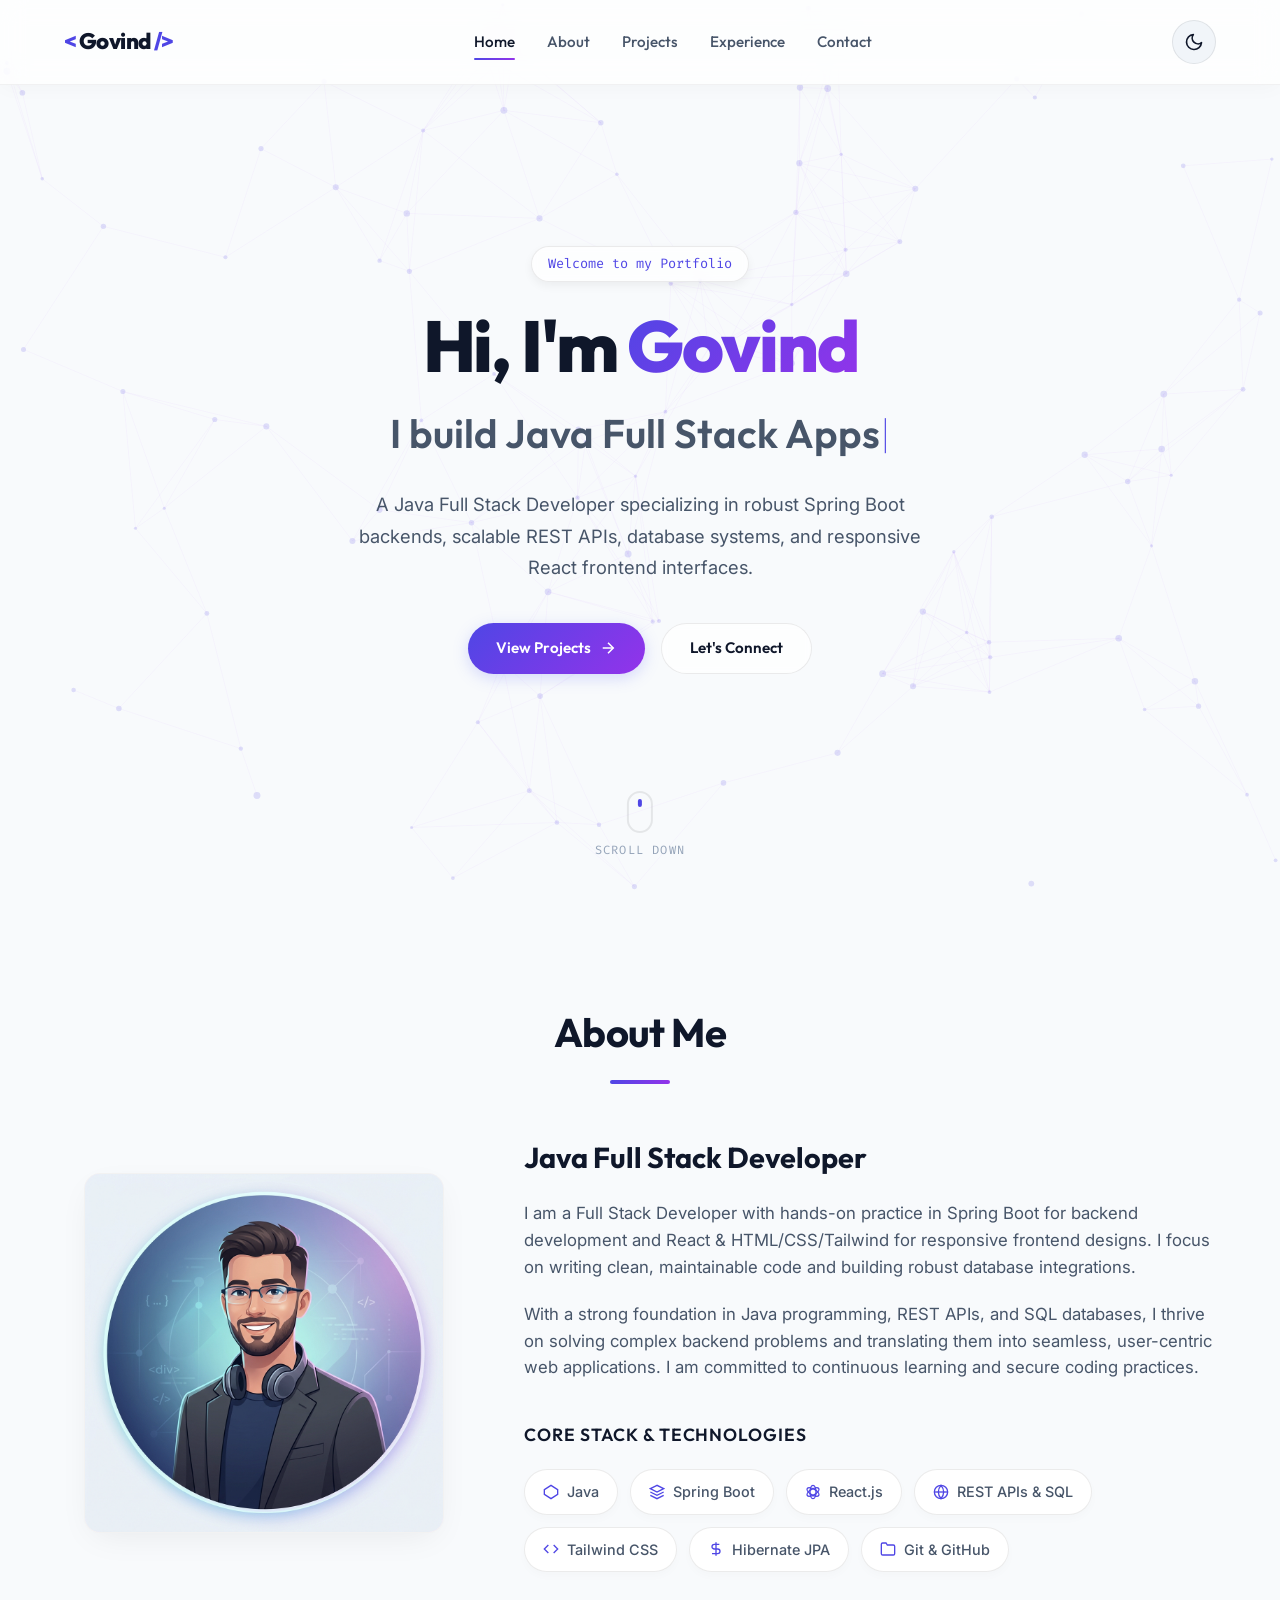
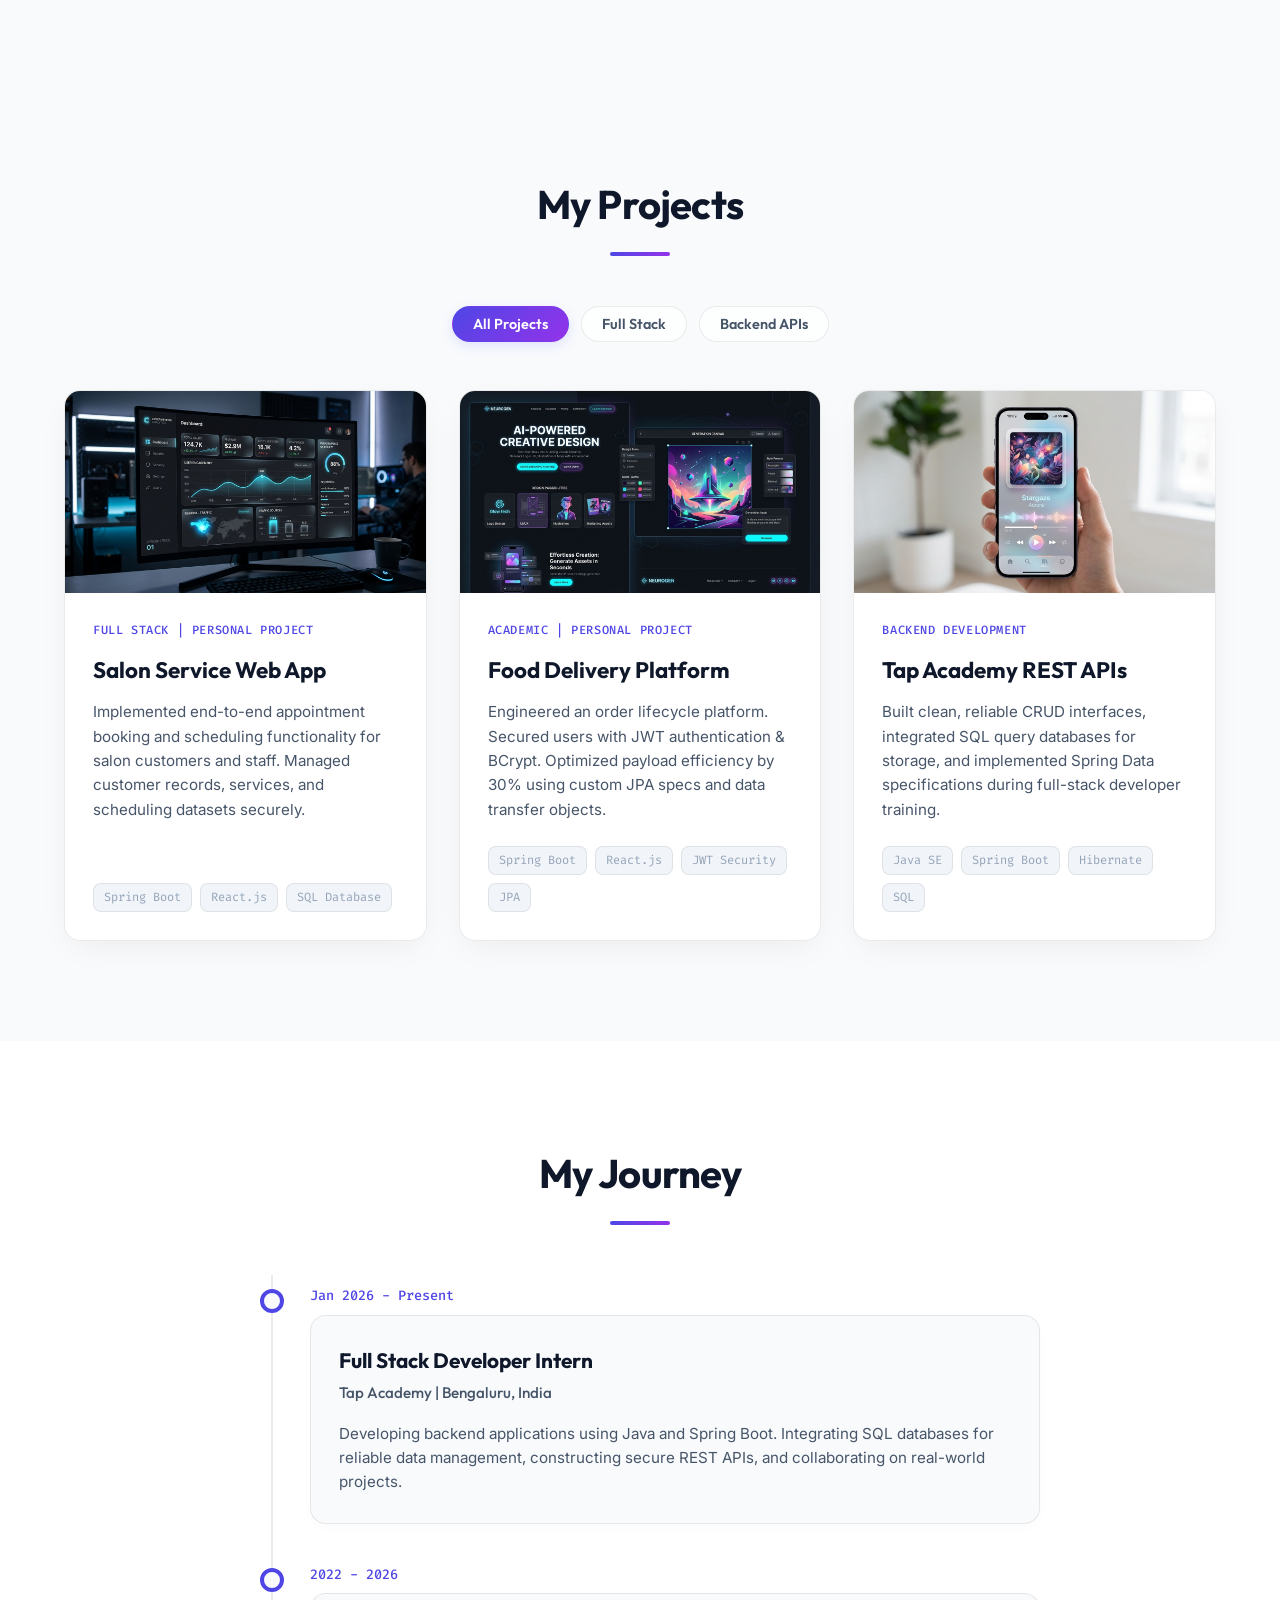
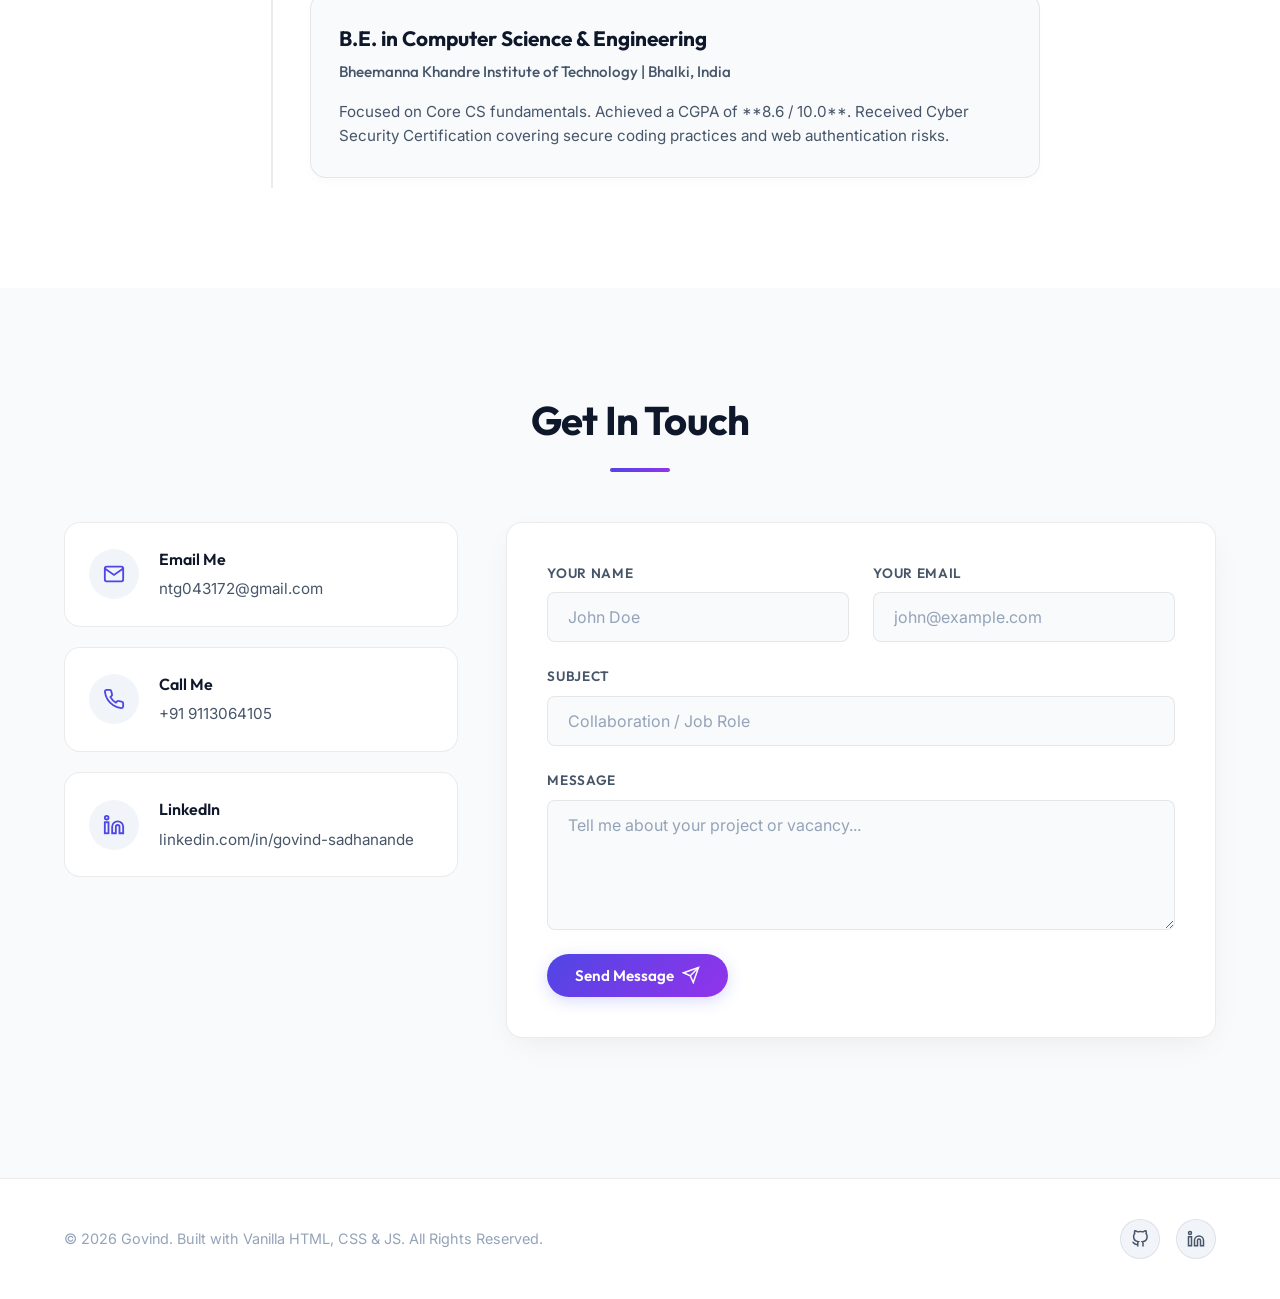
==== index.html @ 6bb3204c "Initial commit Created from https://vercel.com/new" ====
<!DOCTYPE html>
<html lang="en" data-theme="dark">
<head>
    <meta charset="UTF-8">
    <meta name="viewport" content="width=device-width, initial-scale=1.0">
    <meta name="description" content="Govind - Java Full Stack Developer Portfolio. Building robust backends and clean frontends with Spring Boot, React, and SQL.">
    <meta name="keywords" content="Portfolio, Govind, Full Stack Developer, Spring Boot, React, Java, SQL, REST APIs">
    <meta name="author" content="Govind">
    <title>Govind | Java Full Stack Developer</title>
    
    <!-- Google Fonts -->
    <link rel="preconnect" href="https://fonts.googleapis.com">
    <link rel="preconnect" href="https://fonts.gstatic.com" crossorigin>
    <link href="https://fonts.googleapis.com/css2?family=Fira+Code:wght@400;500&family=Inter:wght@300;400;500;600;700&family=Outfit:wght@400;500;600;700;800&display=swap" rel="stylesheet">
    
    <link rel="stylesheet" href="style.css">
</head>
<body>
    <!-- Interactive Background Canvas -->
    <canvas id="particle-canvas"></canvas>

    <!-- Header / Navbar -->
    <header class="navbar" id="navbar">
        <div class="nav-container">
            <a href="#" class="nav-logo" id="nav-logo">
                <span class="logo-bracket">&lt;</span>
                <span class="logo-text">Govind</span>
                <span class="logo-bracket">/&gt;</span>
            </a>
            
            <nav class="nav-menu" id="nav-menu">
                <a href="#hero" class="nav-link active" id="link-hero">Home</a>
                <a href="#about" class="nav-link" id="link-about">About</a>
                <a href="#projects" class="nav-link" id="link-projects">Projects</a>
                <a href="#timeline" class="nav-link" id="link-timeline">Experience</a>
                <a href="#contact" class="nav-link" id="link-contact">Contact</a>
            </nav>

            <div class="nav-actions">
                <button class="theme-toggle" id="theme-toggle" aria-label="Toggle light/dark theme">
                    <!-- Sun Icon (Dark Mode Active -> Show Sun) -->
                    <svg class="icon sun-icon" viewBox="0 0 24 24" fill="none" stroke="currentColor" stroke-width="2">
                        <circle cx="12" cy="12" r="5"></circle>
                        <line x1="12" y1="1" x2="12" y2="3"></line>
                        <line x1="12" y1="21" x2="12" y2="23"></line>
                        <line x1="4.22" y1="4.22" x2="5.64" y2="5.64"></line>
                        <line x1="18.36" y1="18.36" x2="19.78" y2="19.78"></line>
                        <line x1="1" y1="12" x2="3" y2="12"></line>
                        <line x1="21" y1="12" x2="23" y2="12"></line>
                        <line x1="4.22" y1="19.78" x2="5.64" y2="18.36"></line>
                        <line x1="18.36" y1="5.64" x2="19.78" y2="4.22"></line>
                    </svg>
                    <!-- Moon Icon (Light Mode Active -> Show Moon) -->
                    <svg class="icon moon-icon" viewBox="0 0 24 24" fill="none" stroke="currentColor" stroke-width="2">
                        <path d="M21 12.79A9 9 0 1 1 11.21 3 7 7 0 0 0 21 12.79z"></path>
                    </svg>
                </button>

                <button class="mobile-menu-btn" id="mobile-menu-btn" aria-label="Open mobile menu">
                    <span class="bar"></span>
                    <span class="bar"></span>
                    <span class="bar"></span>
                </button>
            </div>
        </div>
    </header>

    <main>
        <!-- Hero Section -->
        <section class="hero" id="hero">
            <div class="hero-content">
                <div class="hero-badge">Welcome to my Portfolio</div>
                <h1 class="hero-title">
                    Hi, I'm <span class="gradient-text">Govind</span>
                </h1>
                <h2 class="hero-subtitle">
                    I build <span class="typing-text" id="typing-text"></span><span class="typed-cursor">|</span>
                </h2>
                <p class="hero-description">
                    A Java Full Stack Developer specializing in robust Spring Boot backends, scalable REST APIs, database systems, and responsive React frontend interfaces.
                </p>
                <div class="hero-cta">
                    <a href="#projects" class="btn btn-primary" id="cta-work">
                        <span>View Projects</span>
                        <svg class="btn-icon" viewBox="0 0 24 24" fill="none" stroke="currentColor" stroke-width="2">
                            <line x1="5" y1="12" x2="19" y2="12"></line>
                            <polyline points="12 5 19 12 12 19"></polyline>
                        </svg>
                    </a>
                    <a href="#contact" class="btn btn-secondary" id="cta-contact">Let's Connect</a>
                </div>
            </div>
            <div class="scroll-indicator">
                <span class="mouse-icon">
                    <span class="wheel"></span>
                </span>
                <span class="scroll-text">Scroll Down</span>
            </div>
        </section>

        <!-- About Section -->
        <section class="about" id="about">
            <div class="container">
                <h2 class="section-title text-center">About Me</h2>
                <div class="section-divider"></div>
                
                <div class="about-grid">
                    <div class="about-image-wrapper">
                        <div class="about-image-card">
                            <img src="images/avatar.jpg" alt="Govind profile picture" class="about-img" id="about-img">
                            <div class="about-image-glow"></div>
                        </div>
                    </div>

                    <div class="about-info">
                        <h3>Java Full Stack Developer</h3>
                        <p class="about-text">
                            I am a Full Stack Developer with hands-on practice in Spring Boot for backend development and React & HTML/CSS/Tailwind for responsive frontend designs. I focus on writing clean, maintainable code and building robust database integrations.
                        </p>
                        <p class="about-text">
                            With a strong foundation in Java programming, REST APIs, and SQL databases, I thrive on solving complex backend problems and translating them into seamless, user-centric web applications. I am committed to continuous learning and secure coding practices.
                        </p>

                        <div class="skills-showcase">
                            <h4>Core Stack & Technologies</h4>
                            <div class="skills-container">
                                <span class="skill-chip">
                                    <svg class="chip-icon" viewBox="0 0 24 24" fill="none" stroke="currentColor" stroke-width="2">
                                        <polygon points="12 2 22 8.5 22 15.5 12 22 2 15.5 2 8.5 12 2"></polygon>
                                    </svg>
                                    Java
                                </span>
                                <span class="skill-chip">
                                    <svg class="chip-icon" viewBox="0 0 24 24" fill="none" stroke="currentColor" stroke-width="2">
                                        <path d="M12 2L2 7l10 5 10-5-10-5zM2 17l10 5 10-5M2 12l10 5 10-5"></path>
                                    </svg>
                                    Spring Boot
                                </span>
                                <span class="skill-chip">
                                    <svg class="chip-icon" viewBox="0 0 24 24" fill="none" stroke="currentColor" stroke-width="2">
                                        <ellipse cx="12" cy="12" rx="10" ry="4.5" transform="rotate(30,12,12)"></ellipse>
                                        <ellipse cx="12" cy="12" rx="10" ry="4.5" transform="rotate(90,12,12)"></ellipse>
                                        <ellipse cx="12" cy="12" rx="10" ry="4.5" transform="rotate(150,12,12)"></ellipse>
                                    </svg>
                                    React.js
                                </span>
                                <span class="skill-chip">
                                    <svg class="chip-icon" viewBox="0 0 24 24" fill="none" stroke="currentColor" stroke-width="2">
                                        <circle cx="12" cy="12" r="10"></circle>
                                        <line x1="2" y1="12" x2="22" y2="12"></line>
                                        <path d="M12 2a15.3 15.3 0 0 1 4 10 15.3 15.3 0 0 1-4 10 15.3 15.3 0 0 1-4-10 15.3 15.3 0 0 1 4-10z"></path>
                                    </svg>
                                    REST APIs & SQL
                                </span>
                                <span class="skill-chip">
                                    <svg class="chip-icon" viewBox="0 0 24 24" fill="none" stroke="currentColor" stroke-width="2">
                                        <polyline points="16 18 22 12 16 6"></polyline>
                                        <polyline points="8 6 2 12 8 18"></polyline>
                                    </svg>
                                    Tailwind CSS
                                </span>
                                <span class="skill-chip">
                                    <svg class="chip-icon" viewBox="0 0 24 24" fill="none" stroke="currentColor" stroke-width="2">
                                        <path d="M12 2v20M17 5H9.5a3.5 3.5 0 0 0 0 7h5a3.5 3.5 0 0 1 0 7H6"></path>
                                    </svg>
                                    Hibernate JPA
                                </span>
                                <span class="skill-chip">
                                    <svg class="chip-icon" viewBox="0 0 24 24" fill="none" stroke="currentColor" stroke-width="2">
                                        <path d="M22 19a2 2 0 0 1-2 2H4a2 2 0 0 1-2-2V5a2 2 0 0 1 2-2h5l2 3h9a2 2 0 0 1 2 2z"></path>
                                    </svg>
                                    Git & GitHub
                                </span>
                            </div>
                        </div>
                    </div>
                </div>
            </div>
        </section>

        <!-- Projects Section -->
        <section class="projects" id="projects">
            <div class="container">
                <h2 class="section-title text-center">My Projects</h2>
                <div class="section-divider"></div>
                
                <!-- Category Filter -->
                <div class="filter-tabs">
                    <button class="filter-btn active" data-filter="all" id="filter-all">All Projects</button>
                    <button class="filter-btn" data-filter="fullstack" id="filter-fullstack">Full Stack</button>
                    <button class="filter-btn" data-filter="backend" id="filter-backend">Backend APIs</button>
                </div>

                <!-- Projects Grid -->
                <div class="projects-grid" id="projects-grid">
                    <!-- Project 1 (Fullstack) -->
                    <div class="project-card" data-category="fullstack">
                        <div class="project-image-box">
                            <img src="images/project1.jpg" alt="Salon Service Web Application UI" class="project-img">
                            <div class="project-overlay">
                                <a href="https://github.com/Govindkalal84" target="_blank" rel="noopener noreferrer" class="project-overlay-link" aria-label="View Project Code">
                                    <svg class="overlay-icon" viewBox="0 0 24 24" fill="none" stroke="currentColor" stroke-width="2">
                                        <path d="M9 19c-5 1.5-5-2.5-7-3m14 6v-3.87a3.37 3.37 0 0 0-.94-2.61c3.14-.35 6.44-1.54 6.44-7A5.44 5.44 0 0 0 20 4.77 5.07 5.07 0 0 0 19.91 1S18.73.65 16 2.48a13.38 13.38 0 0 0-7 0C6.27.65 5.09 1 5.09 1A5.07 5.07 0 0 0 5 4.77a5.44 5.44 0 0 0-1.5 3.78c0 5.42 3.3 6.61 6.44 7A3.37 3.37 0 0 0 9 18.13V22"></path>
                                    </svg>
                                </a>
                                <a href="https://salon-service-project.vercel.app/" target="_blank" rel="noopener noreferrer" class="project-overlay-link" aria-label="Launch Salon Service Live Preview">
                                    <svg class="overlay-icon" viewBox="0 0 24 24" fill="none" stroke="currentColor" stroke-width="2">
                                        <path d="M18 13v6a2 2 0 0 1-2 2H5a2 2 0 0 1-2-2V8a2 2 0 0 1 2-2h6"></path>
                                        <polyline points="15 3 21 3 21 9"></polyline>
                                        <line x1="10" y1="14" x2="21" y2="3"></line>
                                    </svg>
                                </a>
                            </div>
                        </div>
                        <div class="project-info">
                            <span class="project-tag">Full Stack | Personal Project</span>
                            <h3 class="project-title">Salon Service Web App</h3>
                            <p class="project-desc">
                                Implemented end-to-end appointment booking and scheduling functionality for salon customers and staff. Managed customer records, services, and scheduling datasets securely.
                            </p>
                            <div class="project-tech">
                                <span>Spring Boot</span>
                                <span>React.js</span>
                                <span>SQL Database</span>
                            </div>
                        </div>
                    </div>

                    <!-- Project 2 (Fullstack) -->
                    <div class="project-card" data-category="fullstack">
                        <div class="project-image-box">
                            <img src="images/project2.jpg" alt="Food Delivery Platform Dashboard" class="project-img">
                            <div class="project-overlay">
                                <a href="https://github.com/Govindkalal84" target="_blank" rel="noopener noreferrer" class="project-overlay-link" aria-label="View Project Code">
                                    <svg class="overlay-icon" viewBox="0 0 24 24" fill="none" stroke="currentColor" stroke-width="2">
                                        <path d="M9 19c-5 1.5-5-2.5-7-3m14 6v-3.87a3.37 3.37 0 0 0-.94-2.61c3.14-.35 6.44-1.54 6.44-7A5.44 5.44 0 0 0 20 4.77 5.07 5.07 0 0 0 19.91 1S18.73.65 16 2.48a13.38 13.38 0 0 0-7 0C6.27.65 5.09 1 5.09 1A5.07 5.07 0 0 0 5 4.77a5.44 5.44 0 0 0-1.5 3.78c0 5.42 3.3 6.61 6.44 7A3.37 3.37 0 0 0 9 18.13V22"></path>
                                    </svg>
                                </a>
                            </div>
                        </div>
                        <div class="project-info">
                            <span class="project-tag">Academic | Personal Project</span>
                            <h3 class="project-title">Food Delivery Platform</h3>
                            <p class="project-desc">
                                Engineered an order lifecycle platform. Secured users with JWT authentication & BCrypt. Optimized payload efficiency by 30% using custom JPA specs and data transfer objects.
                            </p>
                            <div class="project-tech">
                                <span>Spring Boot</span>
                                <span>React.js</span>
                                <span>JWT Security</span>
                                <span>JPA</span>
                            </div>
                        </div>
                    </div>

                    <!-- Project 3 (Backend) -->
                    <div class="project-card" data-category="backend">
                        <div class="project-image-box">
                            <img src="images/project3.jpg" alt="Backend API Microservice Mockup" class="project-img">
                            <div class="project-overlay">
                                <a href="https://github.com/Govindkalal84" target="_blank" rel="noopener noreferrer" class="project-overlay-link" aria-label="View Project Code">
                                    <svg class="overlay-icon" viewBox="0 0 24 24" fill="none" stroke="currentColor" stroke-width="2">
                                        <path d="M9 19c-5 1.5-5-2.5-7-3m14 6v-3.87a3.37 3.37 0 0 0-.94-2.61c3.14-.35 6.44-1.54 6.44-7A5.44 5.44 0 0 0 20 4.77 5.07 5.07 0 0 0 19.91 1S18.73.65 16 2.48a13.38 13.38 0 0 0-7 0C6.27.65 5.09 1 5.09 1A5.07 5.07 0 0 0 5 4.77a5.44 5.44 0 0 0-1.5 3.78c0 5.42 3.3 6.61 6.44 7A3.37 3.37 0 0 0 9 18.13V22"></path>
                                    </svg>
                                </a>
                            </div>
                        </div>
                        <div class="project-info">
                            <span class="project-tag">Backend Development</span>
                            <h3 class="project-title">Tap Academy REST APIs</h3>
                            <p class="project-desc">
                                Built clean, reliable CRUD interfaces, integrated SQL query databases for storage, and implemented Spring Data specifications during full-stack developer training.
                            </p>
                            <div class="project-tech">
                                <span>Java SE</span>
                                <span>Spring Boot</span>
                                <span>Hibernate</span>
                                <span>SQL</span>
                            </div>
                        </div>
                    </div>
                </div>
            </div>
        </section>

        <!-- Experience Timeline Section -->
        <section class="timeline-section" id="timeline">
            <div class="container">
                <h2 class="section-title text-center">My Journey</h2>
                <div class="section-divider"></div>
                
                <div class="timeline">
                    <!-- Experience 1 -->
                    <div class="timeline-item">
                        <div class="timeline-dot"></div>
                        <div class="timeline-date">Jan 2026 - Present</div>
                        <div class="timeline-content">
                            <h3>Full Stack Developer Intern</h3>
                            <h4>Tap Academy | Bengaluru, India</h4>
                            <p>
                                Developing backend applications using Java and Spring Boot. Integrating SQL databases for reliable data management, constructing secure REST APIs, and collaborating on real-world projects.
                            </p>
                        </div>
                    </div>

                    <!-- Education 1 -->
                    <div class="timeline-item">
                        <div class="timeline-dot"></div>
                        <div class="timeline-date">2022 - 2026</div>
                        <div class="timeline-content">
                            <h3>B.E. in Computer Science & Engineering</h3>
                            <h4>Bheemanna Khandre Institute of Technology | Bhalki, India</h4>
                            <p>
                                Focused on Core CS fundamentals. Achieved a CGPA of **8.6 / 10.0**. Received Cyber Security Certification covering secure coding practices and web authentication risks.
                            </p>
                        </div>
                    </div>
                </div>
            </div>
        </section>

        <!-- Contact Section -->
        <section class="contact" id="contact">
            <div class="container">
                <h2 class="section-title text-center">Get In Touch</h2>
                <div class="section-divider"></div>
                
                <div class="contact-wrapper">
                    <!-- Contact Cards -->
                    <div class="contact-info-cards">
                        <div class="contact-card">
                            <div class="card-icon-box">
                                <svg class="card-icon" viewBox="0 0 24 24" fill="none" stroke="currentColor" stroke-width="2">
                                    <path d="M4 4h16c1.1 0 2 .9 2 2v12c0 1.1-.9 2-2 2H4c-1.1 0-2-.9-2-2V6c0-1.1.9-2 2-2z"></path>
                                    <polyline points="22,6 12,13 2,6"></polyline>
                                </svg>
                            </div>
                            <div class="card-details">
                                <h4>Email Me</h4>
                                <a href="mailto:ntg043172@gmail.com">ntg043172@gmail.com</a>
                            </div>
                        </div>

                        <div class="contact-card">
                            <div class="card-icon-box">
                                <svg class="card-icon" viewBox="0 0 24 24" fill="none" stroke="currentColor" stroke-width="2">
                                    <path d="M22 16.92v3a2 2 0 0 1-2.18 2 19.79 19.79 0 0 1-8.63-3.07 19.5 19.5 0 0 1-6-6 19.79 19.79 0 0 1-3.07-8.67A2 2 0 0 1 4.11 2h3a2 2 0 0 1 2 1.72 12.84 12.84 0 0 0 .7 2.81 2 2 0 0 1-.45 2.11L8.09 9.91a16 16 0 0 0 6 6l1.27-1.27a2 2 0 0 1 2.11-.45 12.84 12.84 0 0 0 2.81.7A2 2 0 0 1 22 16.92z"></path>
                                </svg>
                            </div>
                            <div class="card-details">
                                <h4>Call Me</h4>
                                <a href="tel:+919113064105">+91 9113064105</a>
                            </div>
                        </div>

                        <div class="contact-card">
                            <div class="card-icon-box">
                                <svg class="card-icon" viewBox="0 0 24 24" fill="none" stroke="currentColor" stroke-width="2">
                                    <path d="M16 8a6 6 0 0 1 6 6v7h-4v-7a2 2 0 0 0-2-2 2 2 0 0 0-2 2v7h-4v-7a6 6 0 0 1 6-6z"></path>
                                    <rect x="2" y="9" width="4" height="12"></rect>
                                    <circle cx="4" cy="4" r="2"></circle>
                                </svg>
                            </div>
                            <div class="card-details">
                                <h4>LinkedIn</h4>
                                <a href="https://linkedin.com/in/govind-sadhanande-0352082b0" target="_blank" rel="noopener noreferrer">linkedin.com/in/govind-sadhanande</a>
                            </div>
                        </div>
                    </div>

                    <!-- Contact Form -->
                    <div class="contact-form-box">
                        <form id="contact-form" class="contact-form">
                            <div class="form-row">
                                <div class="form-group">
                                    <label for="form-name">Your Name</label>
                                    <input type="text" id="form-name" placeholder="John Doe" required>
                                </div>
                                <div class="form-group">
                                    <label for="form-email">Your Email</label>
                                    <input type="email" id="form-email" placeholder="john@example.com" required>
                                </div>
                            </div>
                            <div class="form-group">
                                <label for="form-subject">Subject</label>
                                <input type="text" id="form-subject" placeholder="Collaboration / Job Role" required>
                            </div>
                            <div class="form-group">
                                <label for="form-message">Message</label>
                                <textarea id="form-message" rows="5" placeholder="Tell me about your project or vacancy..." required></textarea>
                            </div>
                            <button type="submit" class="btn btn-primary btn-submit" id="form-submit-btn">
                                <span>Send Message</span>
                                <svg class="btn-icon" viewBox="0 0 24 24" fill="none" stroke="currentColor" stroke-width="2">
                                    <line x1="22" y1="2" x2="11" y2="13"></line>
                                    <polygon points="22 2 15 22 11 13 2 9 22 2"></polygon>
                                </svg>
                            </button>
                        </form>
                    </div>
                </div>
            </div>
        </section>
    </main>

    <!-- Toast Notification -->
    <div class="toast" id="toast">
        <svg class="toast-icon" viewBox="0 0 24 24" fill="none" stroke="currentColor" stroke-width="2">
            <polyline points="20 6 9 17 4 12"></polyline>
        </svg>
        <span class="toast-text" id="toast-text">Message sent successfully!</span>
    </div>

    <!-- Footer -->
    <footer class="footer">
        <div class="container footer-container">
            <p class="copyright">&copy; 2026 Govind. Built with Vanilla HTML, CSS & JS. All Rights Reserved.</p>
            <div class="footer-links">
                <a href="https://github.com/Govindkalal84" target="_blank" rel="noopener noreferrer" aria-label="GitHub">
                    <svg class="social-icon" viewBox="0 0 24 24" fill="none" stroke="currentColor" stroke-width="2">
                        <path d="M9 19c-5 1.5-5-2.5-7-3m14 6v-3.87a3.37 3.37 0 0 0-.94-2.61c3.14-.35 6.44-1.54 6.44-7A5.44 5.44 0 0 0 20 4.77 5.07 5.07 0 0 0 19.91 1S18.73.65 16 2.48a13.38 13.38 0 0 0-7 0C6.27.65 5.09 1 5.09 1A5.07 5.07 0 0 0 5 4.77a5.44 5.44 0 0 0-1.5 3.78c0 5.42 3.3 6.61 6.44 7A3.37 3.37 0 0 0 9 18.13V22"></path>
                    </svg>
                </a>
                <a href="https://linkedin.com/in/govind-sadhanande-0352082b0" target="_blank" rel="noopener noreferrer" aria-label="LinkedIn">
                    <svg class="social-icon" viewBox="0 0 24 24" fill="none" stroke="currentColor" stroke-width="2">
                        <path d="M16 8a6 6 0 0 1 6 6v7h-4v-7a2 2 0 0 0-2-2 2 2 0 0 0-2 2v7h-4v-7a6 6 0 0 1 6-6z"></path>
                        <rect x="2" y="9" width="4" height="12"></rect>
                        <circle cx="4" cy="4" r="2"></circle>
                    </svg>
                </a>
            </div>
        </div>
    </footer>

    <!-- Scripts -->
    <script src="script.js"></script>
</body>
</html>
---- style.css ----
/* ==========================================
   DESIGN SYSTEM & VARIABLES
   ========================================== */
:root {
    /* Fonts */
    --font-heading: 'Outfit', sans-serif;
    --font-body: 'Inter', sans-serif;
    --font-mono: 'Fira Code', monospace;

    /* Common Transitions */
    --transition-fast: 0.2s cubic-bezier(0.4, 0, 0.2, 1);
    --transition-normal: 0.4s cubic-bezier(0.4, 0, 0.2, 1);
    --transition-slow: 0.6s cubic-bezier(0.4, 0, 0.2, 1);

    /* Layout Spacing */
    --container-max-width: 1200px;
    --section-padding: 100px 20px;
    
    /* Common Radius & Shadows */
    --radius-sm: 8px;
    --radius-md: 16px;
    --radius-lg: 24px;
    --radius-full: 9999px;
}

/* Dark Theme Variables (Default) */
html[data-theme="dark"] {
    --bg-primary: #0a0b10;
    --bg-secondary: #12131c;
    --bg-tertiary: #191b26;
    
    --text-primary: #f3f4f6;
    --text-secondary: #9ca3af;
    --text-muted: #6b7280;
    
    --accent-primary: #818cf8; /* Indigo */
    --accent-secondary: #c084fc; /* Purple */
    --accent-glow: rgba(129, 140, 248, 0.15);
    
    --border-color: rgba(255, 255, 255, 0.08);
    --border-focus: rgba(129, 140, 248, 0.4);
    
    --glass-bg: rgba(18, 19, 28, 0.7);
    --glass-border: rgba(255, 255, 255, 0.06);
    --glass-shadow: rgba(0, 0, 0, 0.3);
    
    --card-shadow: 0 10px 30px -10px rgba(0, 0, 0, 0.5);
    --navbar-shadow: 0 10px 30px -10px rgba(0, 0, 0, 0.3);
}

/* Light Theme Variables */
html[data-theme="light"] {
    --bg-primary: #f8fafc;
    --bg-secondary: #ffffff;
    --bg-tertiary: #f1f5f9;
    
    --text-primary: #0f172a;
    --text-secondary: #475569;
    --text-muted: #94a3b8;
    
    --accent-primary: #4f46e5; /* Deeper Indigo */
    --accent-secondary: #9333ea; /* Deeper Purple */
    --accent-glow: rgba(79, 70, 229, 0.1);
    
    --border-color: rgba(0, 0, 0, 0.08);
    --border-focus: rgba(79, 70, 229, 0.4);
    
    --glass-bg: rgba(255, 255, 255, 0.75);
    --glass-border: rgba(0, 0, 0, 0.05);
    --glass-shadow: rgba(0, 0, 0, 0.05);
    
    --card-shadow: 0 10px 35px -10px rgba(0, 0, 0, 0.08);
    --navbar-shadow: 0 4px 20px -2px rgba(0, 0, 0, 0.03);
}

/* ==========================================
   RESET & BASE STYLES
   ========================================== */
*, *::before, *::after {
    box-sizing: border-box;
    margin: 0;
    padding: 0;
}

html {
    scroll-behavior: smooth;
    font-size: 16px;
    height: 100%;
}

body {
    font-family: var(--font-body);
    background-color: var(--bg-primary);
    color: var(--text-primary);
    line-height: 1.6;
    overflow-x: hidden;
    transition: background-color var(--transition-normal), color var(--transition-normal);
    position: relative;
    min-height: 100vh;
}

/* Scrollbar customization */
::-webkit-scrollbar {
    width: 10px;
}
::-webkit-scrollbar-track {
    background: var(--bg-primary);
}
::-webkit-scrollbar-thumb {
    background: var(--bg-tertiary);
    border-radius: var(--radius-full);
    border: 2px solid var(--bg-primary);
}
::-webkit-scrollbar-thumb:hover {
    background: var(--text-muted);
}

a {
    color: inherit;
    text-decoration: none;
    transition: color var(--transition-fast);
}

button, input, textarea {
    font-family: inherit;
    font-size: inherit;
    color: inherit;
    background: none;
    border: none;
    outline: none;
}

ul {
    list-style: none;
}

/* Particle Canvas Container */
#particle-canvas {
    position: fixed;
    top: 0;
    left: 0;
    width: 100%;
    height: 100%;
    z-index: 0;
    pointer-events: none;
    opacity: 0.8;
}

/* Common Layout Components */
.container {
    max-width: var(--container-max-width);
    margin: 0 auto;
    padding: 0 24px;
    position: relative;
    z-index: 2;
}

main {
    position: relative;
    z-index: 1;
}

/* Section Common Styling */
section {
    padding: var(--section-padding);
    position: relative;
}

.section-title {
    font-family: var(--font-heading);
    font-size: 2.5rem;
    font-weight: 700;
    letter-spacing: -0.02em;
    color: var(--text-primary);
}

.section-divider {
    width: 60px;
    height: 4px;
    background: linear-gradient(90deg, var(--accent-primary), var(--accent-secondary));
    border-radius: var(--radius-full);
    margin: 16px auto 50px auto;
}

.text-center {
    text-align: center;
}

/* Gradient Text Effect */
.gradient-text {
    background: linear-gradient(135deg, var(--accent-primary), var(--accent-secondary));
    -webkit-background-clip: text;
    -webkit-text-fill-color: transparent;
    background-clip: text;
}

/* Glassmorphism Panel Helper */
.glass-panel {
    background: var(--glass-bg);
    backdrop-filter: blur(12px);
    -webkit-backdrop-filter: blur(12px);
    border: 1px solid var(--glass-border);
    box-shadow: var(--card-shadow), inset 0 1px 0 rgba(255, 255, 255, 0.05);
}

/* SVG Icons Common */
.icon {
    width: 20px;
    height: 20px;
    stroke-linecap: round;
    stroke-linejoin: round;
}

/* ==========================================
   BUTTON STYLES
   ========================================== */
.btn {
    display: inline-flex;
    align-items: center;
    justify-content: center;
    padding: 12px 28px;
    font-family: var(--font-heading);
    font-weight: 600;
    font-size: 0.95rem;
    border-radius: var(--radius-full);
    cursor: pointer;
    transition: all var(--transition-normal);
    position: relative;
    overflow: hidden;
    gap: 8px;
}

.btn-primary {
    background: linear-gradient(135deg, var(--accent-primary), var(--accent-secondary));
    color: #ffffff;
    box-shadow: 0 4px 15px rgba(129, 140, 248, 0.3);
}

.btn-primary::before {
    content: '';
    position: absolute;
    top: 0;
    left: 0;
    width: 100%;
    height: 100%;
    background: rgba(255, 255, 255, 0.15);
    transform: translateX(-100%);
    transition: transform 0.5s ease;
}

.btn-primary:hover::before {
    transform: translateX(0);
}

.btn-primary:hover {
    transform: translateY(-2px);
    box-shadow: 0 6px 20px rgba(129, 140, 248, 0.4);
}

.btn-secondary {
    border: 1.5px solid var(--border-color);
    background: var(--glass-bg);
    color: var(--text-primary);
    backdrop-filter: blur(5px);
}

.btn-secondary:hover {
    background: var(--bg-tertiary);
    border-color: var(--accent-primary);
    transform: translateY(-2px);
}

.btn-icon {
    width: 18px;
    height: 18px;
    transition: transform var(--transition-fast);
}

.btn:hover .btn-icon {
    transform: translateX(4px);
}

/* ==========================================
   NAVIGATION BAR
   ========================================== */
.navbar {
    position: fixed;
    top: 0;
    left: 0;
    width: 100%;
    z-index: 100;
    padding: 20px 0;
    background: var(--glass-bg);
    backdrop-filter: blur(12px);
    -webkit-backdrop-filter: blur(12px);
    border-bottom: 1px solid var(--glass-border);
    box-shadow: var(--navbar-shadow);
    transition: padding var(--transition-normal), background-color var(--transition-normal);
}

/* Shrink navbar on scroll classes added by JS */
.navbar.scrolled {
    padding: 12px 0;
}

.nav-container {
    max-width: var(--container-max-width);
    margin: 0 auto;
    padding: 0 24px;
    display: flex;
    align-items: center;
    justify-content: space-between;
}

.nav-logo {
    display: flex;
    align-items: center;
    font-family: var(--font-heading);
    font-weight: 800;
    font-size: 1.4rem;
    letter-spacing: -0.02em;
    color: var(--text-primary);
}

.logo-bracket {
    color: var(--accent-primary);
    transition: color var(--transition-fast);
}

.nav-logo:hover .logo-bracket {
    color: var(--accent-secondary);
}

.logo-text {
    margin: 0 2px;
}

.nav-menu {
    display: flex;
    align-items: center;
    gap: 32px;
}

.nav-link {
    font-family: var(--font-heading);
    font-weight: 500;
    font-size: 0.95rem;
    color: var(--text-secondary);
    position: relative;
    padding: 6px 0;
}

.nav-link::after {
    content: '';
    position: absolute;
    bottom: 0;
    left: 0;
    width: 0;
    height: 2px;
    background: linear-gradient(90deg, var(--accent-primary), var(--accent-secondary));
    border-radius: var(--radius-full);
    transition: width var(--transition-normal);
}

.nav-link:hover, .nav-link.active {
    color: var(--text-primary);
}

.nav-link.active::after, .nav-link:hover::after {
    width: 100%;
}

.nav-actions {
    display: flex;
    align-items: center;
    gap: 16px;
}

/* Theme Toggle Button */
.theme-toggle {
    display: flex;
    align-items: center;
    justify-content: center;
    width: 44px;
    height: 44px;
    border-radius: 50%;
    background: var(--bg-tertiary);
    border: 1px solid var(--border-color);
    cursor: pointer;
    transition: all var(--transition-normal);
}

.theme-toggle:hover {
    transform: scale(1.05);
    background: var(--border-color);
    border-color: var(--accent-primary);
    color: var(--accent-primary);
}

/* Control visibility of sun/moon depending on theme */
html[data-theme="dark"] .sun-icon {
    display: block;
}
html[data-theme="dark"] .moon-icon {
    display: none;
}
html[data-theme="light"] .sun-icon {
    display: none;
}
html[data-theme="light"] .moon-icon {
    display: block;
}

/* Mobile menu toggle */
.mobile-menu-btn {
    display: none;
    flex-direction: column;
    justify-content: space-between;
    width: 30px;
    height: 20px;
    cursor: pointer;
}

.mobile-menu-btn .bar {
    width: 100%;
    height: 2px;
    background-color: var(--text-primary);
    border-radius: 2px;
    transition: transform var(--transition-normal), opacity var(--transition-normal);
}

/* Active hamburger icon state */
.mobile-menu-btn.active .bar:nth-child(1) {
    transform: translateY(9px) rotate(45deg);
}
.mobile-menu-btn.active .bar:nth-child(2) {
    opacity: 0;
}
.mobile-menu-btn.active .bar:nth-child(3) {
    transform: translateY(-9px) rotate(-45deg);
}

/* ==========================================
   HERO SECTION
   ========================================== */
.hero {
    min-height: 100vh;
    display: flex;
    flex-direction: column;
    justify-content: center;
    align-items: center;
    text-align: center;
    padding-top: 120px;
    position: relative;
    overflow: hidden;
}

.hero-content {
    max-width: 800px;
    margin: 0 auto;
    padding: 0 20px;
    display: flex;
    flex-direction: column;
    align-items: center;
    z-index: 10;
}

.hero-badge {
    font-family: var(--font-mono);
    font-size: 0.85rem;
    color: var(--accent-primary);
    border: 1px solid var(--border-color);
    background: var(--glass-bg);
    padding: 6px 16px;
    border-radius: var(--radius-full);
    margin-bottom: 24px;
    backdrop-filter: blur(5px);
    box-shadow: 0 4px 10px rgba(0,0,0,0.05);
}

.hero-title {
    font-family: var(--font-heading);
    font-size: clamp(2.5rem, 6vw, 4.5rem);
    font-weight: 800;
    line-height: 1.1;
    letter-spacing: -0.03em;
    margin-bottom: 16px;
}

.hero-subtitle {
    font-family: var(--font-heading);
    font-size: clamp(1.5rem, 3.5vw, 2.5rem);
    font-weight: 600;
    color: var(--text-secondary);
    margin-bottom: 24px;
    min-height: 50px;
}

.typed-cursor {
    color: var(--accent-primary);
    font-weight: 100;
    animation: blink 0.7s infinite;
}

.hero-description {
    font-size: clamp(1rem, 2vw, 1.15rem);
    color: var(--text-secondary);
    margin-bottom: 40px;
    max-width: 600px;
    line-height: 1.7;
}

.hero-cta {
    display: flex;
    gap: 16px;
    flex-wrap: wrap;
    justify-content: center;
}

/* Mouse Scroll Indicator */
.scroll-indicator {
    position: absolute;
    bottom: 40px;
    left: 50%;
    transform: translateX(-50%);
    display: flex;
    flex-direction: column;
    align-items: center;
    gap: 8px;
    z-index: 10;
    color: var(--text-muted);
}

.mouse-icon {
    width: 26px;
    height: 42px;
    border: 2px solid var(--border-color);
    border-radius: 13px;
    position: relative;
}

.wheel {
    width: 4px;
    height: 8px;
    background-color: var(--accent-primary);
    border-radius: 2px;
    position: absolute;
    top: 6px;
    left: 50%;
    transform: translateX(-50%);
    animation: scroll-wheel 1.6s infinite;
}

.scroll-text {
    font-size: 0.75rem;
    font-family: var(--font-mono);
    text-transform: uppercase;
    letter-spacing: 0.1em;
}

/* Scroll wheel animation */
@keyframes scroll-wheel {
    0% {
        opacity: 1;
        transform: translate(-50%, 0);
    }
    100% {
        opacity: 0;
        transform: translate(-50%, 15px);
    }
}

@keyframes blink {
    0%, 100% { opacity: 1; }
    50% { opacity: 0; }
}

/* ==========================================
   ABOUT ME SECTION
   ========================================== */
.about-grid {
    display: grid;
    grid-template-columns: 1.1fr 1.9fr;
    gap: 60px;
    align-items: center;
    margin-top: 20px;
}

/* Profile Photo */
.about-image-wrapper {
    position: relative;
    width: 100%;
    max-width: 360px;
    justify-self: center;
}

.about-image-card {
    position: relative;
    border-radius: var(--radius-md);
    overflow: hidden;
    aspect-ratio: 1;
    z-index: 2;
    border: 1px solid var(--glass-border);
    box-shadow: var(--card-shadow);
    background-color: var(--bg-secondary);
}

.about-img {
    width: 100%;
    height: 100%;
    object-fit: cover;
    filter: grayscale(20%);
    transition: filter var(--transition-normal), transform var(--transition-normal);
}

.about-image-card:hover .about-img {
    filter: grayscale(0%);
    transform: scale(1.03);
}

.about-image-glow {
    position: absolute;
    top: -10px;
    left: -10px;
    right: -10px;
    bottom: -10px;
    background: linear-gradient(135deg, var(--accent-primary), var(--accent-secondary));
    z-index: -1;
    border-radius: calc(var(--radius-md) + 8px);
    opacity: 0.2;
    filter: blur(20px);
    transition: opacity var(--transition-normal);
}

.about-image-wrapper:hover .about-image-glow {
    opacity: 0.35;
}

/* About Information Content */
.about-info h3 {
    font-family: var(--font-heading);
    font-size: 1.8rem;
    font-weight: 700;
    margin-bottom: 20px;
}

.about-text {
    font-size: 1.05rem;
    color: var(--text-secondary);
    margin-bottom: 20px;
}

/* Skills Cards/Chips */
.skills-showcase {
    margin-top: 40px;
}

.skills-showcase h4 {
    font-family: var(--font-heading);
    font-size: 1.1rem;
    font-weight: 600;
    text-transform: uppercase;
    letter-spacing: 0.05em;
    margin-bottom: 20px;
    color: var(--text-primary);
}

.skills-container {
    display: flex;
    flex-wrap: wrap;
    gap: 12px;
}

.skill-chip {
    display: inline-flex;
    align-items: center;
    gap: 8px;
    padding: 10px 18px;
    border-radius: var(--radius-full);
    background: var(--bg-secondary);
    border: 1px solid var(--border-color);
    font-size: 0.9rem;
    font-weight: 500;
    color: var(--text-secondary);
    box-shadow: 0 4px 10px rgba(0,0,0,0.02);
    transition: all var(--transition-fast);
}

.chip-icon {
    width: 16px;
    height: 16px;
    color: var(--accent-primary);
    transition: color var(--transition-fast);
}

.skill-chip:hover {
    color: var(--text-primary);
    border-color: var(--accent-primary);
    background: var(--bg-tertiary);
    transform: translateY(-2px);
    box-shadow: 0 4px 15px var(--accent-glow);
}

.skill-chip:hover .chip-icon {
    color: var(--accent-secondary);
}

/* ==========================================
   PROJECTS SECTION
   ========================================== */
.filter-tabs {
    display: flex;
    justify-content: center;
    gap: 12px;
    margin-bottom: 48px;
    flex-wrap: wrap;
}

.filter-btn {
    font-family: var(--font-heading);
    font-weight: 600;
    font-size: 0.9rem;
    padding: 8px 20px;
    border-radius: var(--radius-full);
    border: 1.5px solid var(--border-color);
    cursor: pointer;
    background: var(--glass-bg);
    color: var(--text-secondary);
    transition: all var(--transition-fast);
}

.filter-btn:hover, .filter-btn.active {
    background: linear-gradient(135deg, var(--accent-primary), var(--accent-secondary));
    color: #ffffff;
    border-color: transparent;
    box-shadow: 0 4px 12px rgba(129, 140, 248, 0.2);
}

.projects-grid {
    display: grid;
    grid-template-columns: repeat(auto-fill, minmax(340px, 1fr));
    gap: 32px;
}

.project-card {
    background: var(--bg-secondary);
    border-radius: var(--radius-md);
    border: 1px solid var(--border-color);
    overflow: hidden;
    box-shadow: var(--card-shadow);
    transition: transform var(--transition-normal), border-color var(--transition-normal), box-shadow var(--transition-normal);
    display: flex;
    flex-direction: column;
}

.project-card:hover {
    transform: translateY(-8px);
    border-color: var(--accent-primary);
    box-shadow: 0 20px 40px -10px rgba(0, 0, 0, 0.15);
}

/* Card Images and Overlay */
.project-image-box {
    position: relative;
    overflow: hidden;
    aspect-ratio: 16/9;
}

.project-img {
    width: 100%;
    height: 100%;
    object-fit: cover;
    transition: transform var(--transition-slow);
}

.project-card:hover .project-img {
    transform: scale(1.05);
}

.project-overlay {
    position: absolute;
    top: 0;
    left: 0;
    width: 100%;
    height: 100%;
    background: rgba(10, 11, 16, 0.8);
    backdrop-filter: blur(4px);
    display: flex;
    align-items: center;
    justify-content: center;
    gap: 16px;
    opacity: 0;
    transition: opacity var(--transition-normal);
}

.project-image-box:hover .project-overlay {
    opacity: 1;
}

.project-overlay-link {
    display: inline-flex;
    align-items: center;
    justify-content: center;
    width: 50px;
    height: 50px;
    border-radius: 50%;
    background: var(--glass-bg);
    border: 1.5px solid var(--border-color);
    color: var(--text-primary);
    transition: all var(--transition-normal);
    transform: translateY(15px);
}

.project-image-box:hover .project-overlay-link {
    transform: translateY(0);
}

.project-image-box:hover .project-overlay-link:nth-child(2) {
    transition-delay: 0.05s;
}

.project-overlay-link:hover {
    background: linear-gradient(135deg, var(--accent-primary), var(--accent-secondary));
    color: #ffffff;
    border-color: transparent;
    box-shadow: 0 4px 15px rgba(129, 140, 248, 0.3);
}

.overlay-icon {
    width: 20px;
    height: 20px;
}

/* Card Metadata */
.project-info {
    padding: 28px;
    display: flex;
    flex-direction: column;
    flex-grow: 1;
}

.project-tag {
    font-family: var(--font-mono);
    font-size: 0.75rem;
    font-weight: 500;
    color: var(--accent-primary);
    text-transform: uppercase;
    letter-spacing: 0.05em;
    margin-bottom: 12px;
}

.project-title {
    font-family: var(--font-heading);
    font-size: 1.4rem;
    font-weight: 700;
    margin-bottom: 12px;
}

.project-desc {
    font-size: 0.95rem;
    color: var(--text-secondary);
    line-height: 1.6;
    margin-bottom: 24px;
    flex-grow: 1;
}

.project-tech {
    display: flex;
    flex-wrap: wrap;
    gap: 8px;
}

.project-tech span {
    font-family: var(--font-mono);
    font-size: 0.75rem;
    color: var(--text-muted);
    background: var(--bg-tertiary);
    padding: 4px 10px;
    border-radius: var(--radius-sm);
    border: 1px solid var(--border-color);
}

/* Project cards filtering transitions */
.project-card.hide {
    display: none;
}

/* ==========================================
   EXPERIENCE TIMELINE
   ========================================== */
.timeline-section {
    background-color: var(--bg-secondary);
}

.timeline {
    position: relative;
    max-width: 800px;
    margin: 50px auto 0 auto;
    padding: 10px 0;
}

/* Timeline Vertical Line */
.timeline::before {
    content: '';
    position: absolute;
    top: 0;
    bottom: 0;
    left: 31px;
    width: 2px;
    background: var(--border-color);
}

.timeline-item {
    position: relative;
    margin-bottom: 40px;
    padding-left: 70px;
}

.timeline-item:last-child {
    margin-bottom: 0;
}

/* Inner elements */
.timeline-dot {
    position: absolute;
    left: 20px;
    top: 4px;
    width: 24px;
    height: 24px;
    border-radius: 50%;
    background: var(--bg-primary);
    border: 4px solid var(--accent-primary);
    z-index: 2;
    transition: background-color var(--transition-fast), border-color var(--transition-fast);
}

.timeline-item:hover .timeline-dot {
    border-color: var(--accent-secondary);
    background-color: var(--accent-primary);
}

.timeline-date {
    font-family: var(--font-mono);
    font-size: 0.85rem;
    font-weight: 500;
    color: var(--accent-primary);
    margin-bottom: 8px;
}

.timeline-content {
    background: var(--bg-primary);
    border-radius: var(--radius-md);
    border: 1px solid var(--border-color);
    padding: 28px;
    box-shadow: 0 4px 10px rgba(0,0,0,0.02);
    transition: transform var(--transition-normal), border-color var(--transition-normal);
}

.timeline-item:hover .timeline-content {
    border-color: var(--accent-primary);
    transform: translateX(4px);
}

.timeline-content h3 {
    font-family: var(--font-heading);
    font-size: 1.3rem;
    font-weight: 700;
    margin-bottom: 4px;
}

.timeline-content h4 {
    font-family: var(--font-heading);
    font-size: 0.95rem;
    color: var(--text-secondary);
    font-weight: 500;
    margin-bottom: 16px;
}

.timeline-content p {
    color: var(--text-secondary);
    font-size: 0.95rem;
}

/* ==========================================
   CONTACT SECTION
   ========================================== */
.contact-wrapper {
    display: grid;
    grid-template-columns: 1fr 1.8fr;
    gap: 48px;
    margin-top: 20px;
}

/* Info Cards side */
.contact-info-cards {
    display: flex;
    flex-direction: column;
    gap: 20px;
}

.contact-card {
    display: flex;
    align-items: center;
    gap: 20px;
    padding: 24px;
    border-radius: var(--radius-md);
    background: var(--bg-secondary);
    border: 1px solid var(--border-color);
    transition: border-color var(--transition-fast), transform var(--transition-fast);
}

.contact-card:hover {
    border-color: var(--accent-primary);
    transform: translateY(-2px);
}

.card-icon-box {
    display: inline-flex;
    align-items: center;
    justify-content: center;
    width: 50px;
    height: 50px;
    border-radius: 50%;
    background: var(--bg-tertiary);
    color: var(--accent-primary);
    transition: all var(--transition-fast);
}

.contact-card:hover .card-icon-box {
    background: linear-gradient(135deg, var(--accent-primary), var(--accent-secondary));
    color: #ffffff;
}

.card-icon {
    width: 22px;
    height: 22px;
}

.card-details h4 {
    font-family: var(--font-heading);
    font-size: 1rem;
    font-weight: 600;
    margin-bottom: 4px;
}

.card-details p, .card-details a {
    font-size: 0.95rem;
    color: var(--text-secondary);
}

.card-details a:hover {
    color: var(--accent-primary);
}

/* Form side */
.contact-form-box {
    padding: 40px;
    border-radius: var(--radius-md);
    background: var(--bg-secondary);
    border: 1px solid var(--border-color);
    box-shadow: var(--card-shadow);
}

.contact-form {
    display: flex;
    flex-direction: column;
    gap: 24px;
}

.form-row {
    display: grid;
    grid-template-columns: 1fr 1fr;
    gap: 24px;
}

.form-group {
    display: flex;
    flex-direction: column;
    gap: 8px;
}

.form-group label {
    font-family: var(--font-heading);
    font-weight: 600;
    font-size: 0.85rem;
    text-transform: uppercase;
    letter-spacing: 0.05em;
    color: var(--text-secondary);
}

.form-group input, .form-group textarea {
    width: 100%;
    padding: 14px 20px;
    border-radius: var(--radius-sm);
    border: 1.5px solid var(--border-color);
    background: var(--bg-primary);
    color: var(--text-primary);
    transition: all var(--transition-fast);
}

.form-group input::placeholder, .form-group textarea::placeholder {
    color: var(--text-muted);
}

.form-group input:focus, .form-group textarea:focus {
    border-color: var(--accent-primary);
    background: var(--bg-secondary);
    box-shadow: 0 0 0 3px var(--border-focus);
}

.btn-submit {
    align-self: flex-start;
}

.btn-submit .btn-icon {
    transform: rotate(0deg);
    transition: transform var(--transition-fast);
}

.btn-submit:hover .btn-icon {
    transform: translate(2px, -2px) scale(1.05);
}

/* ==========================================
   TOAST SYSTEM
   ========================================== */
.toast {
    position: fixed;
    bottom: 30px;
    right: 30px;
    display: inline-flex;
    align-items: center;
    gap: 12px;
    padding: 16px 24px;
    border-radius: var(--radius-md);
    background: var(--bg-secondary);
    border: 1.5px solid var(--accent-primary);
    color: var(--text-primary);
    box-shadow: 0 10px 30px rgba(0, 0, 0, 0.2);
    z-index: 1000;
    transform: translateY(120%);
    opacity: 0;
    visibility: hidden;
    transition: transform var(--transition-normal), opacity var(--transition-normal), visibility var(--transition-normal);
}

.toast.show {
    transform: translateY(0);
    opacity: 1;
    visibility: visible;
}

.toast-icon {
    width: 20px;
    height: 20px;
    color: var(--accent-primary);
}

.toast-text {
    font-weight: 500;
    font-size: 0.95rem;
}

/* ==========================================
   FOOTER
   ========================================== */
.footer {
    border-top: 1px solid var(--border-color);
    padding: 40px 0;
    background: var(--bg-secondary);
    margin-top: 40px;
}

.footer-container {
    display: flex;
    align-items: center;
    justify-content: space-between;
    flex-wrap: wrap;
    gap: 20px;
}

.copyright {
    font-size: 0.9rem;
    color: var(--text-muted);
}

.footer-links {
    display: flex;
    gap: 16px;
}

.footer-links a {
    display: inline-flex;
    align-items: center;
    justify-content: center;
    width: 40px;
    height: 40px;
    border-radius: 50%;
    background: var(--bg-tertiary);
    border: 1px solid var(--border-color);
    color: var(--text-secondary);
    transition: all var(--transition-fast);
}

.footer-links a:hover {
    color: var(--accent-primary);
    border-color: var(--accent-primary);
    transform: translateY(-2px);
    box-shadow: 0 4px 10px var(--accent-glow);
}

.social-icon {
    width: 18px;
    height: 18px;
}

/* ==========================================
   MEDIA QUERIES (RESPONSIVENESS)
   ========================================== */

/* Up to Tablet (Medium screen) */
@media (max-width: 992px) {
    :root {
        --section-padding: 80px 20px;
    }
    
    .about-grid {
        grid-template-columns: 1fr;
        gap: 40px;
    }
    
    .contact-wrapper {
        grid-template-columns: 1fr;
        gap: 32px;
    }
}

/* Up to Mobile (Small screens) */
@media (max-width: 768px) {
    /* Navbar menu transforms to absolute overlay */
    .mobile-menu-btn {
        display: flex;
    }
    
    .nav-menu {
        position: fixed;
        top: 85px; /* Navbar height */
        left: -100%;
        width: 100%;
        height: calc(100vh - 85px);
        background: var(--bg-secondary);
        flex-direction: column;
        align-items: center;
        justify-content: center;
        gap: 40px;
        padding-bottom: 100px;
        transition: left var(--transition-normal);
        z-index: 99;
    }
    
    .nav-menu.active {
        left: 0;
    }
    
    .nav-link {
        font-size: 1.3rem;
    }
    
    /* Timeline shifts dot and line to edge */
    .timeline::before {
        left: 11px;
    }
    
    .timeline-item {
        padding-left: 35px;
    }
    
    .timeline-dot {
        left: 0px;
    }
    
    .form-row {
        grid-template-columns: 1fr;
        gap: 24px;
    }
    
    .contact-form-box {
        padding: 24px;
    }
    
    .footer-container {
        flex-direction: column-reverse;
        text-align: center;
    }
}

/* Extra Small screens */
@media (max-width: 480px) {
    .hero-cta {
        flex-direction: column;
        width: 100%;
    }
    
    .btn {
        width: 100%;
    }
}

/* Scroll Animation classes added by JS */
.fade-in-up {
    opacity: 0;
    transform: translateY(30px);
    transition: opacity 0.8s cubic-bezier(0.25, 0.46, 0.45, 0.94),
                transform 0.8s cubic-bezier(0.25, 0.46, 0.45, 0.94);
}

.fade-in-up.appear {
    opacity: 1;
    transform: translateY(0);
}
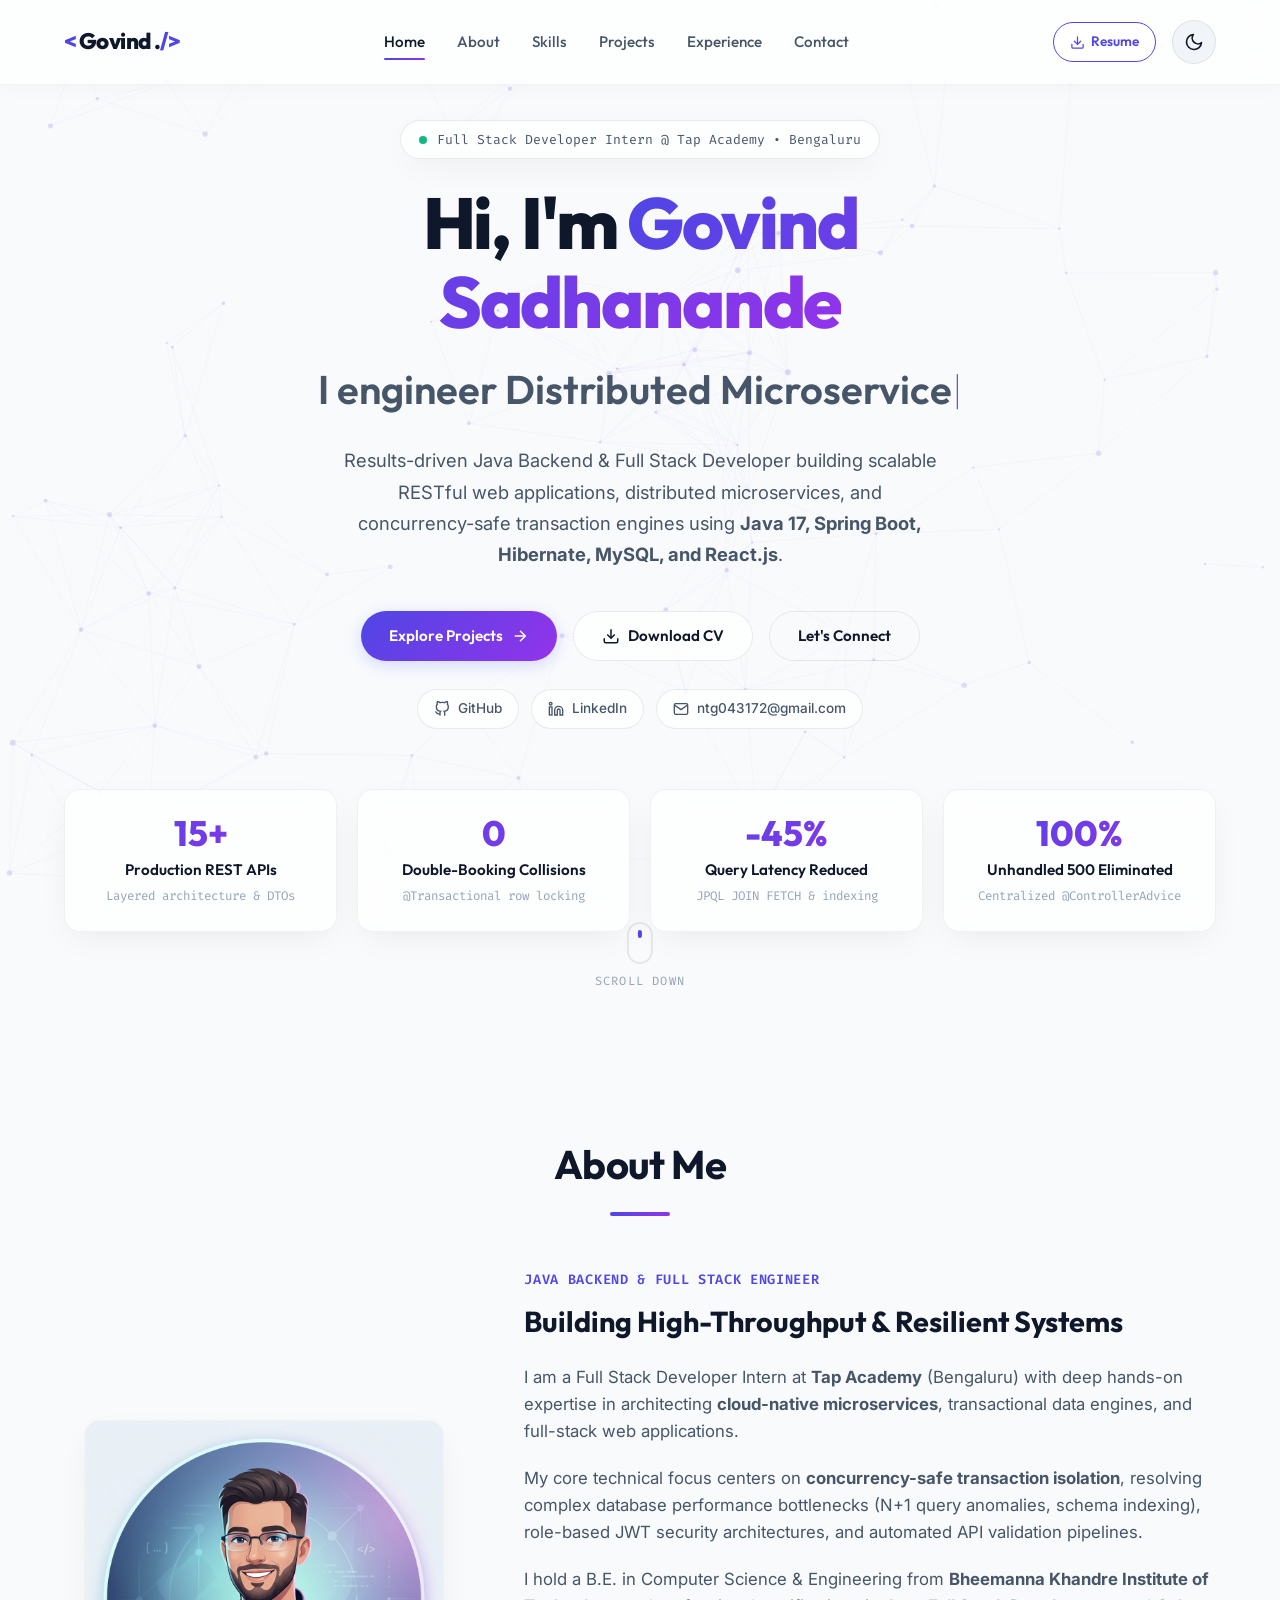
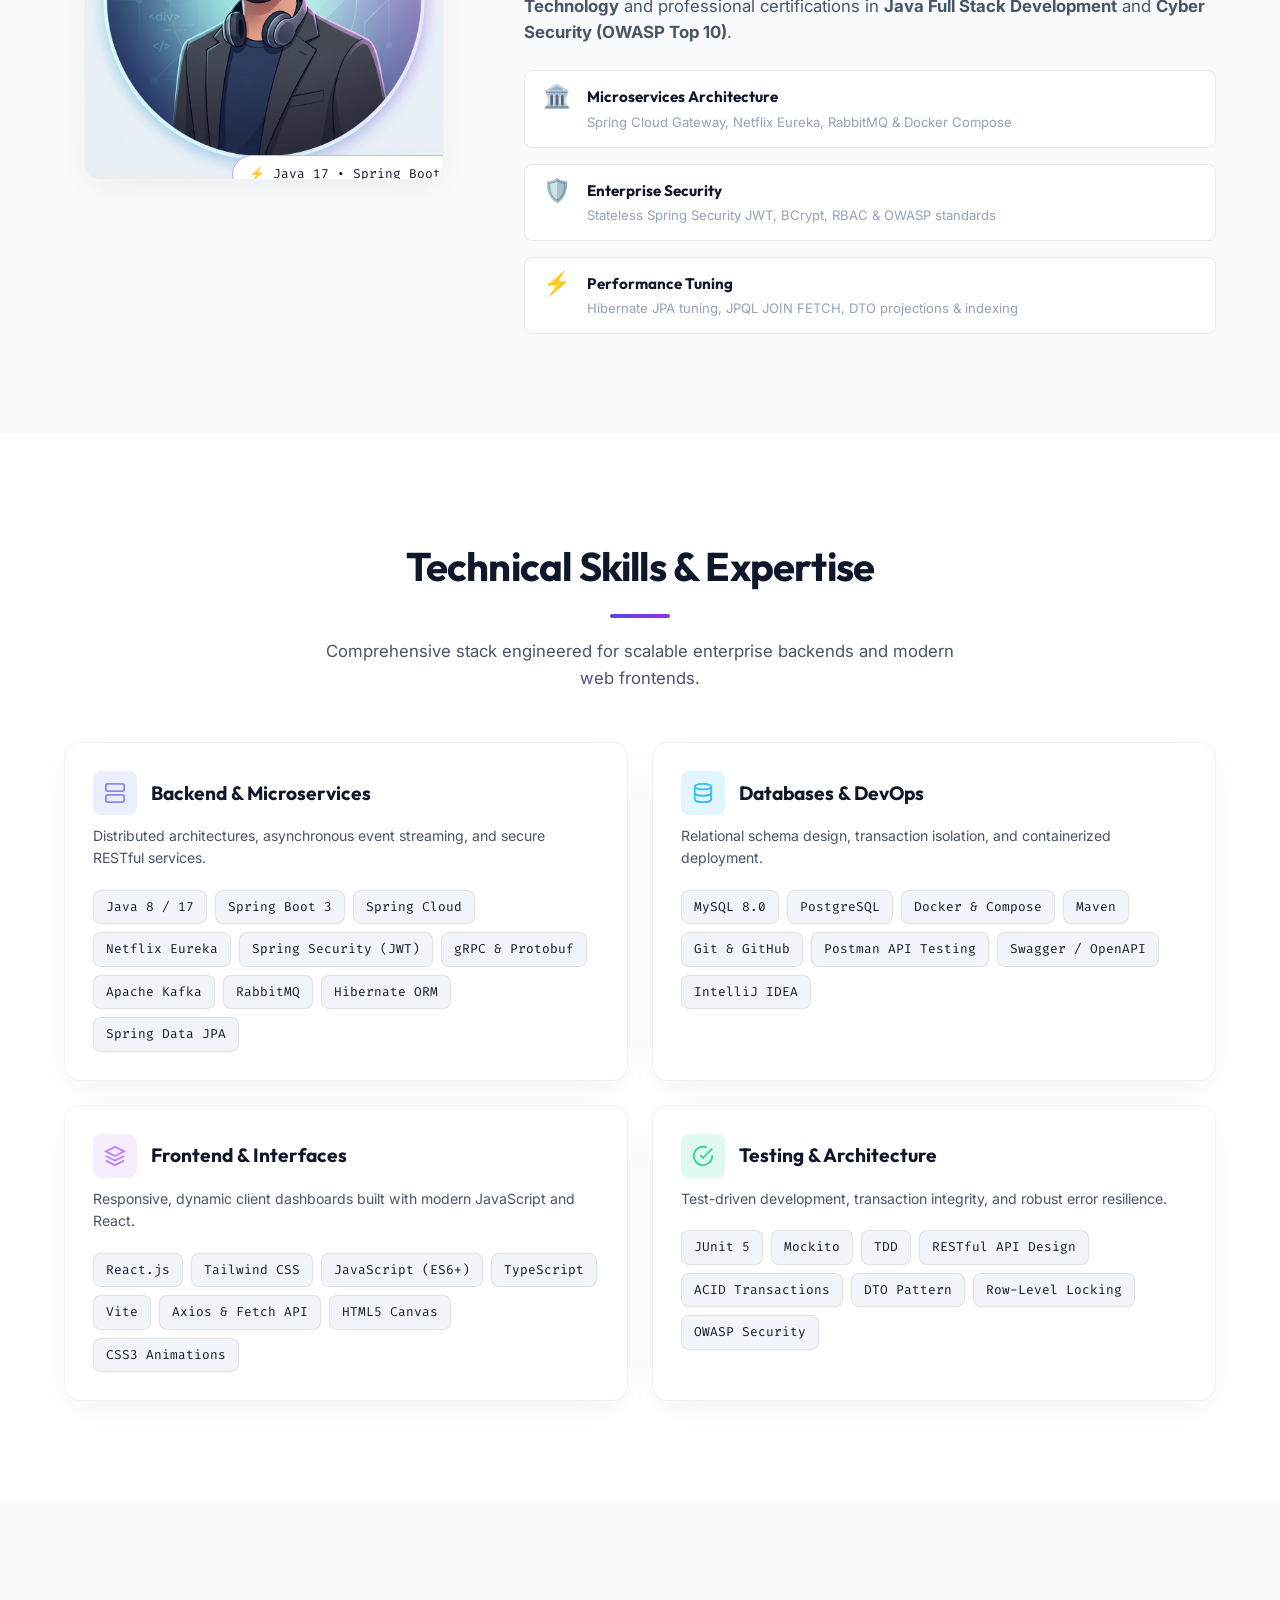
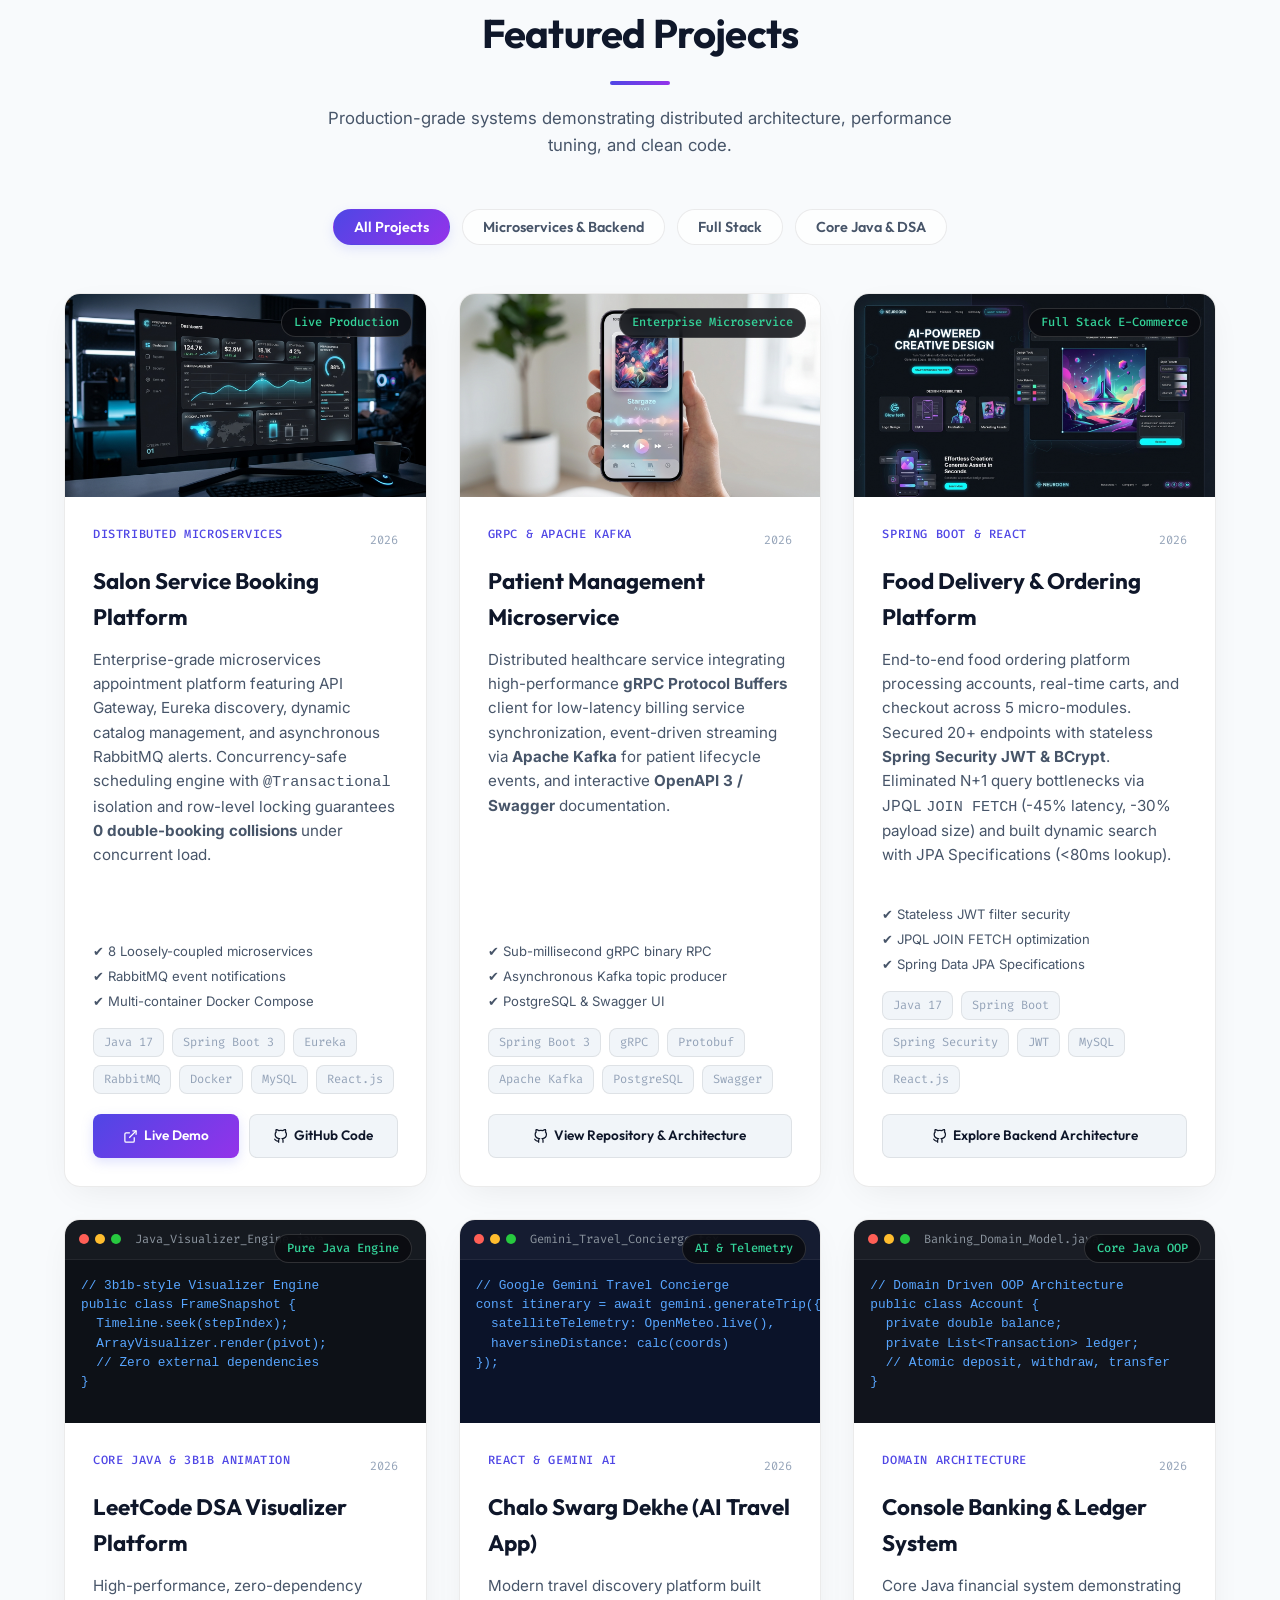
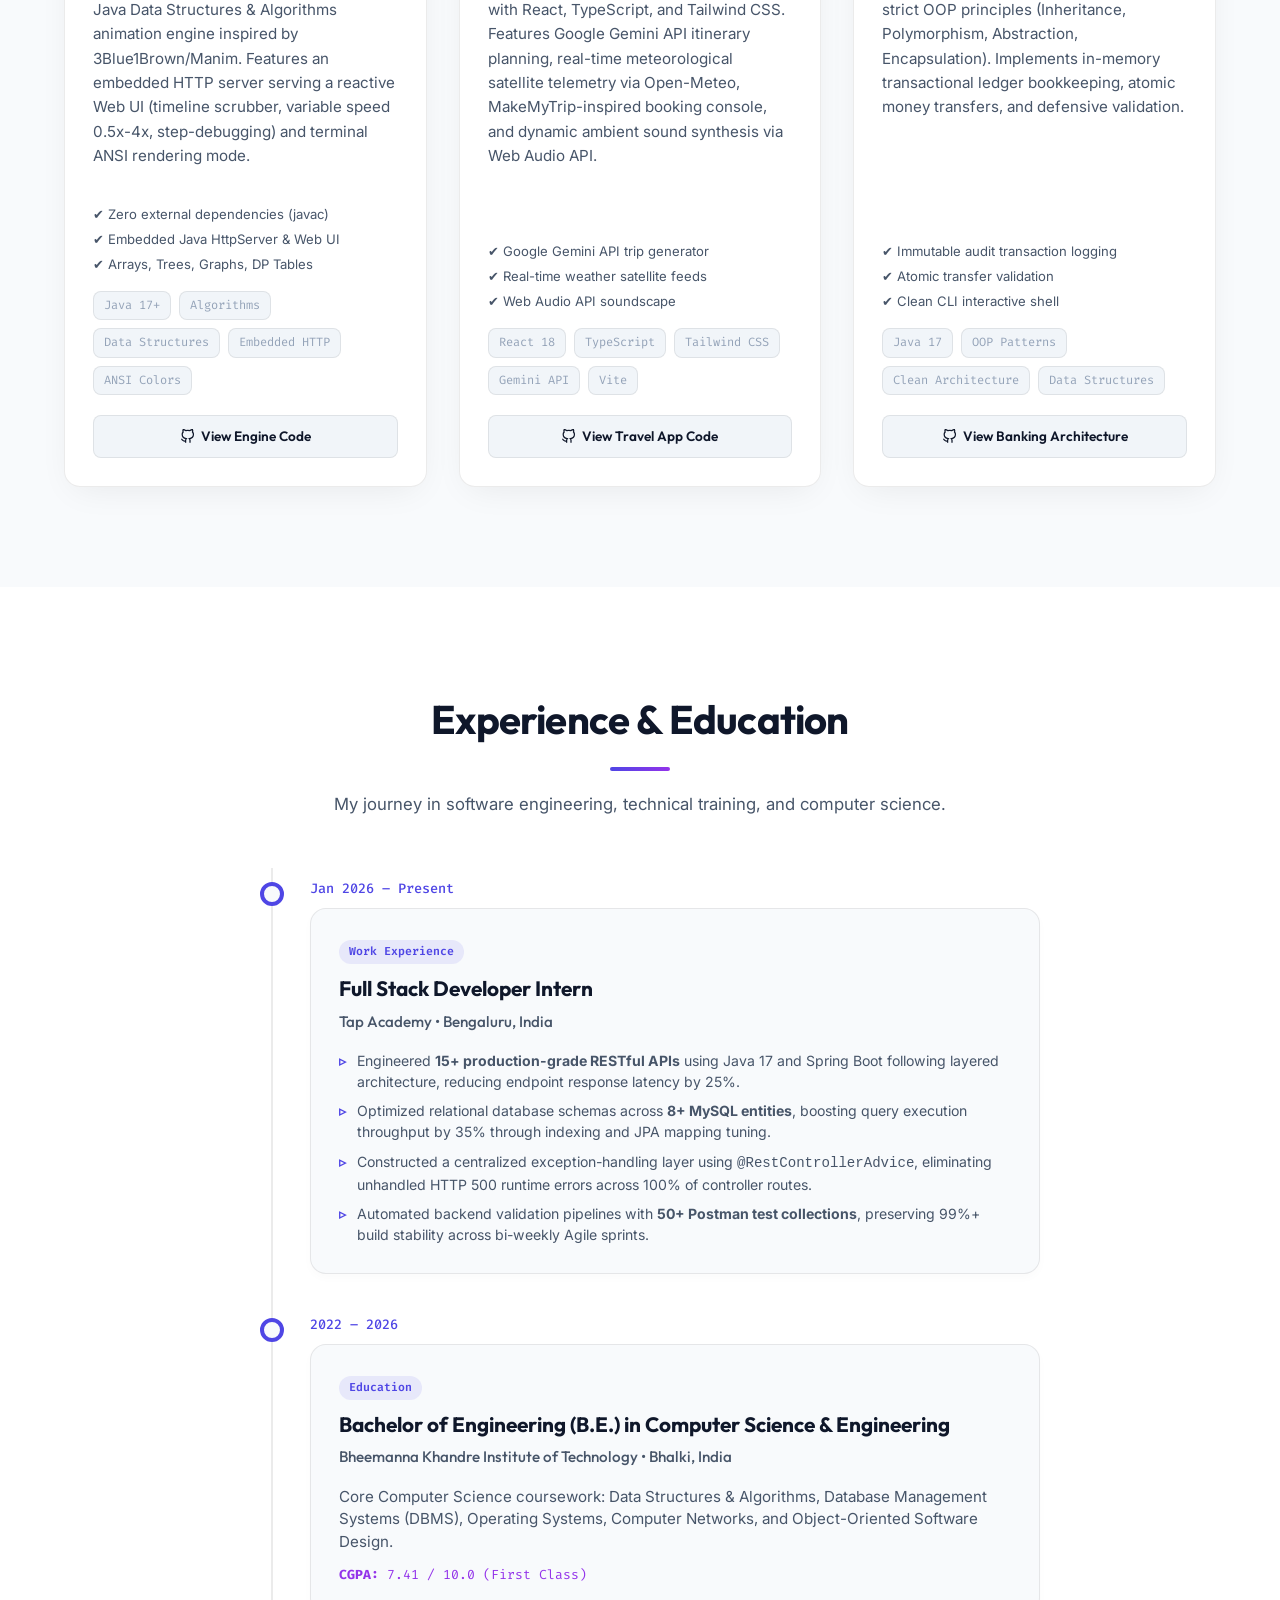
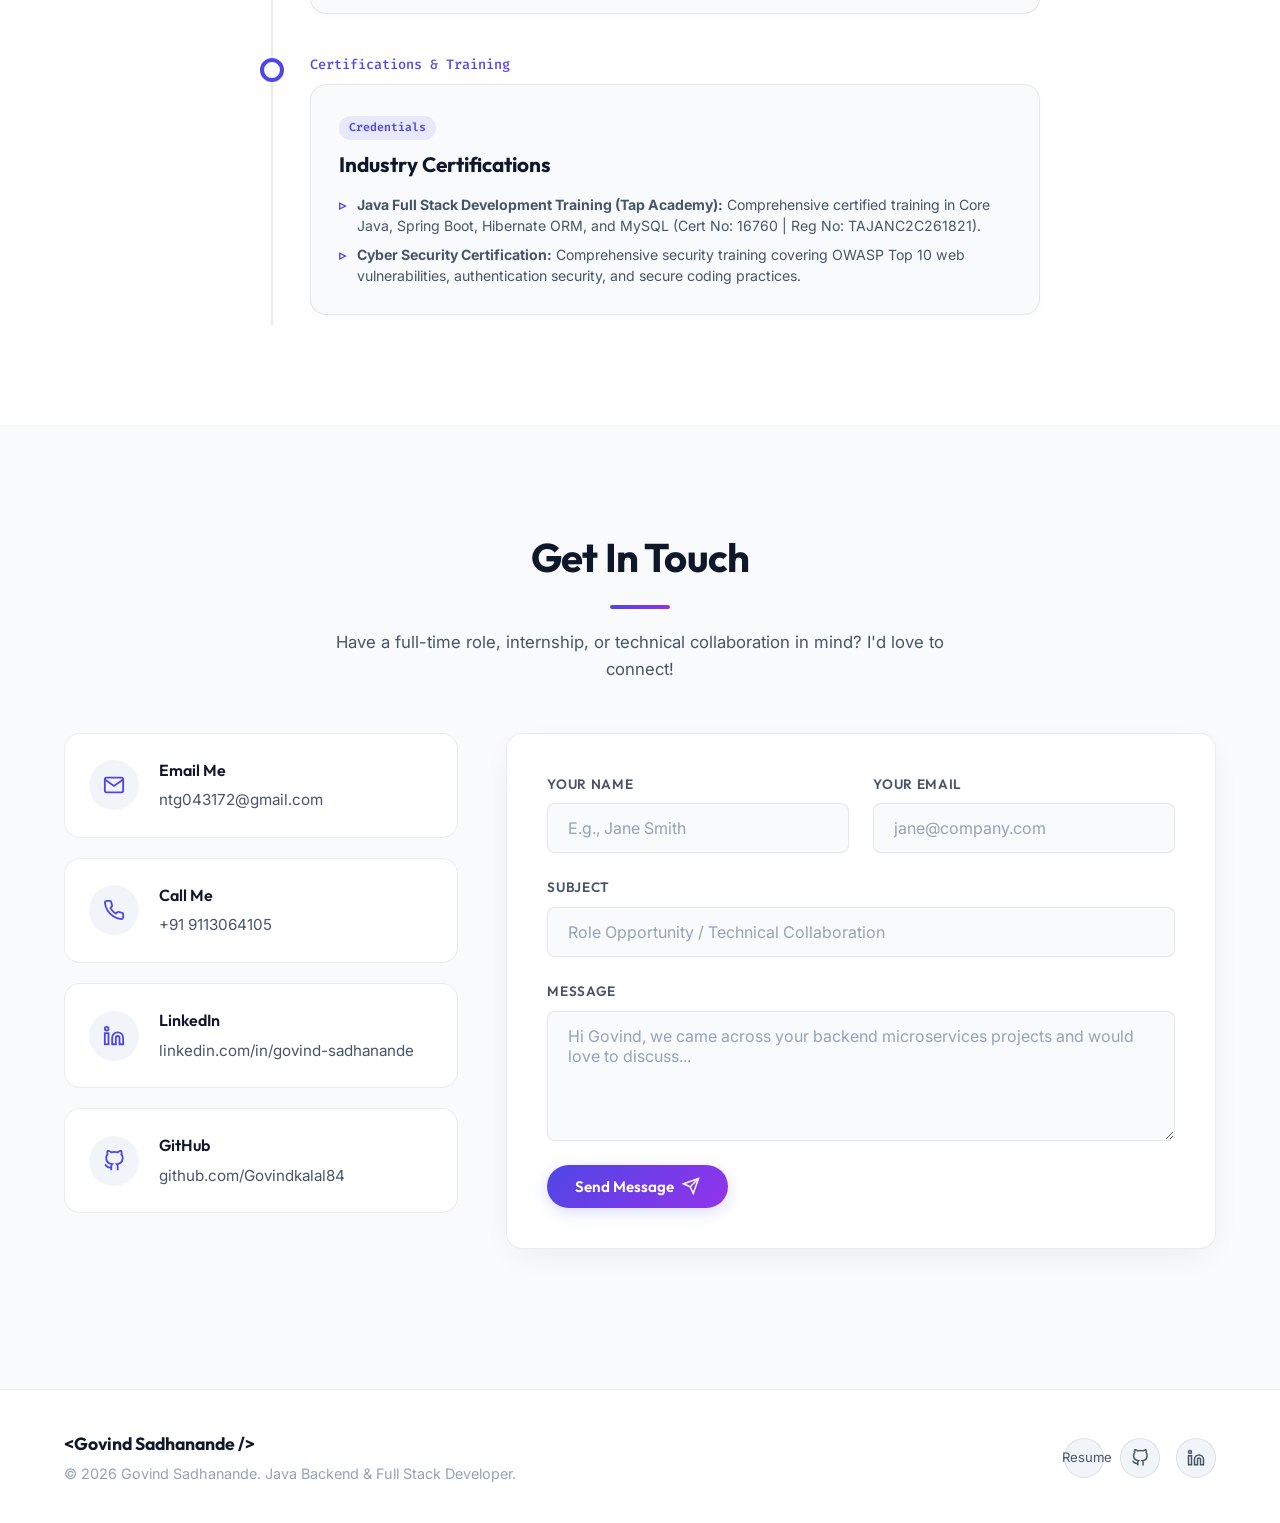
==== commit 3e74cf25: "feat: complete professional portfolio overhaul with microservices showcase, metrics grid, and downlo" ====
--- a/index.html
+++ b/index.html
@@ -3,15 +3,18 @@
 <head>
     <meta charset="UTF-8">
     <meta name="viewport" content="width=device-width, initial-scale=1.0">
-    <meta name="description" content="Govind - Java Full Stack Developer Portfolio. Building robust backends and clean frontends with Spring Boot, React, and SQL.">
-    <meta name="keywords" content="Portfolio, Govind, Full Stack Developer, Spring Boot, React, Java, SQL, REST APIs">
-    <meta name="author" content="Govind">
-    <title>Govind | Java Full Stack Developer</title>
+    <meta name="description" content="Govind Sadhanande - Java Backend & Full Stack Developer Portfolio. Specializing in scalable Spring Boot microservices, gRPC, Kafka, Docker, and React.js.">
+    <meta name="keywords" content="Govind Sadhanande, Java Backend Developer, Full Stack Developer, Spring Boot, Microservices, React, Docker, Kafka, gRPC, MySQL, Bengaluru">
+    <meta name="author" content="Govind Sadhanande">
+    <title>Govind Sadhanande | Java Backend & Full Stack Developer</title>
     
+    <!-- Favicon -->
+    <link rel="icon" type="image/svg+xml" href="data:image/svg+xml,<svg xmlns='http://www.w3.org/2000/svg' viewBox='0 0 100 100'><text y='.9em' font-size='90'>☕</text></svg>">
+
     <!-- Google Fonts -->
     <link rel="preconnect" href="https://fonts.googleapis.com">
     <link rel="preconnect" href="https://fonts.gstatic.com" crossorigin>
-    <link href="https://fonts.googleapis.com/css2?family=Fira+Code:wght@400;500&family=Inter:wght@300;400;500;600;700&family=Outfit:wght@400;500;600;700;800&display=swap" rel="stylesheet">
+    <link href="https://fonts.googleapis.com/css2?family=Fira+Code:wght@400;500;600&family=Inter:wght@300;400;500;600;700&family=Outfit:wght@400;500;600;700;800&display=swap" rel="stylesheet">
     
     <link rel="stylesheet" href="style.css">
 </head>
@@ -22,26 +25,37 @@
     <!-- Header / Navbar -->
     <header class="navbar" id="navbar">
         <div class="nav-container">
-            <a href="#" class="nav-logo" id="nav-logo">
+            <a href="#hero" class="nav-logo" id="nav-logo">
                 <span class="logo-bracket">&lt;</span>
                 <span class="logo-text">Govind</span>
+                <span class="logo-dot">.</span>
                 <span class="logo-bracket">/&gt;</span>
             </a>
             
             <nav class="nav-menu" id="nav-menu">
                 <a href="#hero" class="nav-link active" id="link-hero">Home</a>
                 <a href="#about" class="nav-link" id="link-about">About</a>
+                <a href="#skills" class="nav-link" id="link-skills">Skills</a>
                 <a href="#projects" class="nav-link" id="link-projects">Projects</a>
                 <a href="#timeline" class="nav-link" id="link-timeline">Experience</a>
                 <a href="#contact" class="nav-link" id="link-contact">Contact</a>
             </nav>
 
             <div class="nav-actions">
+                <a href="Govind_Sadhanande_Resume.pdf" download="Govind_Sadhanande_Resume.pdf" class="btn-nav-resume" id="nav-resume-btn" title="Download Official Resume PDF">
+                    <svg class="icon" viewBox="0 0 24 24" fill="none" stroke="currentColor" stroke-width="2">
+                        <path d="M21 15v4a2 2 0 0 1-2 2H5a2 2 0 0 1-2-2v-4"></path>
+                        <polyline points="7 10 12 15 17 10"></polyline>
+                        <line x1="12" y1="15" x2="12" y2="3"></line>
+                    </svg>
+                    <span>Resume</span>
+                </a>
+
                 <button class="theme-toggle" id="theme-toggle" aria-label="Toggle light/dark theme">
                     <!-- Sun Icon (Dark Mode Active -> Show Sun) -->
                     <svg class="icon sun-icon" viewBox="0 0 24 24" fill="none" stroke="currentColor" stroke-width="2">
                         <circle cx="12" cy="12" r="5"></circle>
-                        <line x1="12" y1="1" x2="12" y2="3"></line>
+                        <line x1="12" y1="12" x2="12" y2="3"></line>
                         <line x1="12" y1="21" x2="12" y2="23"></line>
                         <line x1="4.22" y1="4.22" x2="5.64" y2="5.64"></line>
                         <line x1="18.36" y1="18.36" x2="19.78" y2="19.78"></line>
@@ -69,27 +83,90 @@
         <!-- Hero Section -->
         <section class="hero" id="hero">
             <div class="hero-content">
-                <div class="hero-badge">Welcome to my Portfolio</div>
+                <div class="hero-status">
+                    <span class="status-pulse"></span>
+                    <span>Full Stack Developer Intern @ Tap Academy • Bengaluru</span>
+                </div>
                 <h1 class="hero-title">
-                    Hi, I'm <span class="gradient-text">Govind</span>
+                    Hi, I'm <span class="gradient-text">Govind Sadhanande</span>
                 </h1>
                 <h2 class="hero-subtitle">
-                    I build <span class="typing-text" id="typing-text"></span><span class="typed-cursor">|</span>
+                    I engineer <span class="typing-text" id="typing-text"></span><span class="typed-cursor">|</span>
                 </h2>
                 <p class="hero-description">
-                    A Java Full Stack Developer specializing in robust Spring Boot backends, scalable REST APIs, database systems, and responsive React frontend interfaces.
+                    Results-driven Java Backend & Full Stack Developer building scalable RESTful web applications, distributed microservices, and concurrency-safe transaction engines using <strong>Java 17, Spring Boot, Hibernate, MySQL, and React.js</strong>.
                 </p>
                 <div class="hero-cta">
                     <a href="#projects" class="btn btn-primary" id="cta-work">
-                        <span>View Projects</span>
+                        <span>Explore Projects</span>
                         <svg class="btn-icon" viewBox="0 0 24 24" fill="none" stroke="currentColor" stroke-width="2">
                             <line x1="5" y1="12" x2="19" y2="12"></line>
                             <polyline points="12 5 19 12 12 19"></polyline>
                         </svg>
                     </a>
-                    <a href="#contact" class="btn btn-secondary" id="cta-contact">Let's Connect</a>
-                </div>
-            </div>
+                    <a href="Govind_Sadhanande_Resume.pdf" download="Govind_Sadhanande_Resume.pdf" class="btn btn-secondary" id="cta-resume">
+                        <svg class="btn-icon" viewBox="0 0 24 24" fill="none" stroke="currentColor" stroke-width="2">
+                            <path d="M21 15v4a2 2 0 0 1-2 2H5a2 2 0 0 1-2-2v-4"></path>
+                            <polyline points="7 10 12 15 17 10"></polyline>
+                            <line x1="12" y1="15" x2="12" y2="3"></line>
+                        </svg>
+                        <span>Download CV</span>
+                    </a>
+                    <a href="#contact" class="btn btn-outline" id="cta-contact">Let's Connect</a>
+                </div>
+
+                <!-- Hero Social Pills -->
+                <div class="hero-socials">
+                    <a href="https://github.com/Govindkalal84" target="_blank" rel="noopener noreferrer" class="social-pill" aria-label="GitHub Profile">
+                        <svg viewBox="0 0 24 24" fill="none" stroke="currentColor" stroke-width="2">
+                            <path d="M9 19c-5 1.5-5-2.5-7-3m14 6v-3.87a3.37 3.37 0 0 0-.94-2.61c3.14-.35 6.44-1.54 6.44-7A5.44 5.44 0 0 0 20 4.77 5.07 5.07 0 0 0 19.91 1S18.73.65 16 2.48a13.38 13.38 0 0 0-7 0C6.27.65 5.09 1 5.09 1A5.07 5.07 0 0 0 5 4.77a5.44 5.44 0 0 0-1.5 3.78c0 5.42 3.3 6.61 6.44 7A3.37 3.37 0 0 0 9 18.13V22"></path>
+                        </svg>
+                        <span>GitHub</span>
+                    </a>
+                    <a href="https://linkedin.com/in/govind-sadhanande" target="_blank" rel="noopener noreferrer" class="social-pill" aria-label="LinkedIn Profile">
+                        <svg viewBox="0 0 24 24" fill="none" stroke="currentColor" stroke-width="2">
+                            <path d="M16 8a6 6 0 0 1 6 6v7h-4v-7a2 2 0 0 0-2-2 2 2 0 0 0-2 2v7h-4v-7a6 6 0 0 1 6-6z"></path>
+                            <rect x="2" y="9" width="4" height="12"></rect>
+                            <circle cx="4" cy="4" r="2"></circle>
+                        </svg>
+                        <span>LinkedIn</span>
+                    </a>
+                    <a href="mailto:ntg043172@gmail.com" class="social-pill" aria-label="Email Me">
+                        <svg viewBox="0 0 24 24" fill="none" stroke="currentColor" stroke-width="2">
+                            <path d="M4 4h16c1.1 0 2 .9 2 2v12c0 1.1-.9 2-2 2H4c-1.1 0-2-.9-2-2V6c0-1.1.9-2 2-2z"></path>
+                            <polyline points="22,6 12,13 2,6"></polyline>
+                        </svg>
+                        <span>ntg043172@gmail.com</span>
+                    </a>
+                </div>
+            </div>
+
+            <!-- Key Engineering Metrics Counter -->
+            <div class="metrics-container container">
+                <div class="metrics-grid">
+                    <div class="metric-card">
+                        <div class="metric-number">15+</div>
+                        <div class="metric-label">Production REST APIs</div>
+                        <div class="metric-sub">Layered architecture & DTOs</div>
+                    </div>
+                    <div class="metric-card">
+                        <div class="metric-number">0</div>
+                        <div class="metric-label">Double-Booking Collisions</div>
+                        <div class="metric-sub">@Transactional row locking</div>
+                    </div>
+                    <div class="metric-card">
+                        <div class="metric-number">-45%</div>
+                        <div class="metric-label">Query Latency Reduced</div>
+                        <div class="metric-sub">JPQL JOIN FETCH & indexing</div>
+                    </div>
+                    <div class="metric-card">
+                        <div class="metric-number">100%</div>
+                        <div class="metric-label">Unhandled 500 Eliminated</div>
+                        <div class="metric-sub">Centralized @ControllerAdvice</div>
+                    </div>
+                </div>
+            </div>
+
             <div class="scroll-indicator">
                 <span class="mouse-icon">
                     <span class="wheel"></span>
@@ -107,71 +184,163 @@
                 <div class="about-grid">
                     <div class="about-image-wrapper">
                         <div class="about-image-card">
-                            <img src="images/avatar.jpg" alt="Govind profile picture" class="about-img" id="about-img">
+                            <img src="images/avatar.jpg" alt="Govind Sadhanande profile photo" class="about-img" id="about-img">
                             <div class="about-image-glow"></div>
+                            <div class="about-badge-floating">
+                                <span class="badge-icon">⚡</span>
+                                <span>Java 17 • Spring Boot</span>
+                            </div>
                         </div>
                     </div>
 
                     <div class="about-info">
-                        <h3>Java Full Stack Developer</h3>
+                        <span class="about-tagline">Java Backend & Full Stack Engineer</span>
+                        <h3>Building High-Throughput & Resilient Systems</h3>
                         <p class="about-text">
-                            I am a Full Stack Developer with hands-on practice in Spring Boot for backend development and React & HTML/CSS/Tailwind for responsive frontend designs. I focus on writing clean, maintainable code and building robust database integrations.
+                            I am a Full Stack Developer Intern at <strong>Tap Academy</strong> (Bengaluru) with deep hands-on expertise in architecting <strong>cloud-native microservices</strong>, transactional data engines, and full-stack web applications.
                         </p>
                         <p class="about-text">
-                            With a strong foundation in Java programming, REST APIs, and SQL databases, I thrive on solving complex backend problems and translating them into seamless, user-centric web applications. I am committed to continuous learning and secure coding practices.
+                            My core technical focus centers on <strong>concurrency-safe transaction isolation</strong>, resolving complex database performance bottlenecks (N+1 query anomalies, schema indexing), role-based JWT security architectures, and automated API validation pipelines.
                         </p>
-
-                        <div class="skills-showcase">
-                            <h4>Core Stack & Technologies</h4>
-                            <div class="skills-container">
-                                <span class="skill-chip">
-                                    <svg class="chip-icon" viewBox="0 0 24 24" fill="none" stroke="currentColor" stroke-width="2">
-                                        <polygon points="12 2 22 8.5 22 15.5 12 22 2 15.5 2 8.5 12 2"></polygon>
-                                    </svg>
-                                    Java
-                                </span>
-                                <span class="skill-chip">
-                                    <svg class="chip-icon" viewBox="0 0 24 24" fill="none" stroke="currentColor" stroke-width="2">
-                                        <path d="M12 2L2 7l10 5 10-5-10-5zM2 17l10 5 10-5M2 12l10 5 10-5"></path>
-                                    </svg>
-                                    Spring Boot
-                                </span>
-                                <span class="skill-chip">
-                                    <svg class="chip-icon" viewBox="0 0 24 24" fill="none" stroke="currentColor" stroke-width="2">
-                                        <ellipse cx="12" cy="12" rx="10" ry="4.5" transform="rotate(30,12,12)"></ellipse>
-                                        <ellipse cx="12" cy="12" rx="10" ry="4.5" transform="rotate(90,12,12)"></ellipse>
-                                        <ellipse cx="12" cy="12" rx="10" ry="4.5" transform="rotate(150,12,12)"></ellipse>
-                                    </svg>
-                                    React.js
-                                </span>
-                                <span class="skill-chip">
-                                    <svg class="chip-icon" viewBox="0 0 24 24" fill="none" stroke="currentColor" stroke-width="2">
-                                        <circle cx="12" cy="12" r="10"></circle>
-                                        <line x1="2" y1="12" x2="22" y2="12"></line>
-                                        <path d="M12 2a15.3 15.3 0 0 1 4 10 15.3 15.3 0 0 1-4 10 15.3 15.3 0 0 1-4-10 15.3 15.3 0 0 1 4-10z"></path>
-                                    </svg>
-                                    REST APIs & SQL
-                                </span>
-                                <span class="skill-chip">
-                                    <svg class="chip-icon" viewBox="0 0 24 24" fill="none" stroke="currentColor" stroke-width="2">
-                                        <polyline points="16 18 22 12 16 6"></polyline>
-                                        <polyline points="8 6 2 12 8 18"></polyline>
-                                    </svg>
-                                    Tailwind CSS
-                                </span>
-                                <span class="skill-chip">
-                                    <svg class="chip-icon" viewBox="0 0 24 24" fill="none" stroke="currentColor" stroke-width="2">
-                                        <path d="M12 2v20M17 5H9.5a3.5 3.5 0 0 0 0 7h5a3.5 3.5 0 0 1 0 7H6"></path>
-                                    </svg>
-                                    Hibernate JPA
-                                </span>
-                                <span class="skill-chip">
-                                    <svg class="chip-icon" viewBox="0 0 24 24" fill="none" stroke="currentColor" stroke-width="2">
-                                        <path d="M22 19a2 2 0 0 1-2 2H4a2 2 0 0 1-2-2V5a2 2 0 0 1 2-2h5l2 3h9a2 2 0 0 1 2 2z"></path>
-                                    </svg>
-                                    Git & GitHub
-                                </span>
-                            </div>
+                        <p class="about-text">
+                            I hold a B.E. in Computer Science & Engineering from <strong>Bheemanna Khandre Institute of Technology</strong> and professional certifications in <strong>Java Full Stack Development</strong> and <strong>Cyber Security (OWASP Top 10)</strong>.
+                        </p>
+
+                        <div class="about-highlights-grid">
+                            <div class="highlight-item">
+                                <div class="highlight-icon">🏛️</div>
+                                <div>
+                                    <h4>Microservices Architecture</h4>
+                                    <p>Spring Cloud Gateway, Netflix Eureka, RabbitMQ & Docker Compose</p>
+                                </div>
+                            </div>
+                            <div class="highlight-item">
+                                <div class="highlight-icon">🛡️</div>
+                                <div>
+                                    <h4>Enterprise Security</h4>
+                                    <p>Stateless Spring Security JWT, BCrypt, RBAC & OWASP standards</p>
+                                </div>
+                            </div>
+                            <div class="highlight-item">
+                                <div class="highlight-icon">⚡</div>
+                                <div>
+                                    <h4>Performance Tuning</h4>
+                                    <p>Hibernate JPA tuning, JPQL JOIN FETCH, DTO projections & indexing</p>
+                                </div>
+                            </div>
+                        </div>
+                    </div>
+                </div>
+            </div>
+        </section>
+
+        <!-- Skills Section -->
+        <section class="skills-section" id="skills">
+            <div class="container">
+                <h2 class="section-title text-center">Technical Skills & Expertise</h2>
+                <div class="section-divider"></div>
+                <p class="section-subtitle text-center">Comprehensive stack engineered for scalable enterprise backends and modern web frontends.</p>
+
+                <div class="skills-matrix-grid">
+                    <!-- Card 1: Backend & Microservices -->
+                    <div class="skills-card">
+                        <div class="skills-card-header">
+                            <div class="skills-icon-wrap icon-backend">
+                                <svg viewBox="0 0 24 24" fill="none" stroke="currentColor" stroke-width="2">
+                                    <rect x="2" y="2" width="20" height="8" rx="2" ry="2"></rect>
+                                    <rect x="2" y="14" width="20" height="8" rx="2" ry="2"></rect>
+                                    <line x1="6" y1="6" x2="6.01" y2="6"></line>
+                                    <line x1="6" y1="18" x2="6.01" y2="18"></line>
+                                </svg>
+                            </div>
+                            <h3>Backend & Microservices</h3>
+                        </div>
+                        <p class="skills-card-desc">Distributed architectures, asynchronous event streaming, and secure RESTful services.</p>
+                        <div class="skills-tags-wrap">
+                            <span class="skill-pill">Java 8 / 17</span>
+                            <span class="skill-pill">Spring Boot 3</span>
+                            <span class="skill-pill">Spring Cloud</span>
+                            <span class="skill-pill">Netflix Eureka</span>
+                            <span class="skill-pill">Spring Security (JWT)</span>
+                            <span class="skill-pill">gRPC & Protobuf</span>
+                            <span class="skill-pill">Apache Kafka</span>
+                            <span class="skill-pill">RabbitMQ</span>
+                            <span class="skill-pill">Hibernate ORM</span>
+                            <span class="skill-pill">Spring Data JPA</span>
+                        </div>
+                    </div>
+
+                    <!-- Card 2: Databases & DevOps -->
+                    <div class="skills-card">
+                        <div class="skills-card-header">
+                            <div class="skills-icon-wrap icon-db">
+                                <svg viewBox="0 0 24 24" fill="none" stroke="currentColor" stroke-width="2">
+                                    <ellipse cx="12" cy="5" rx="9" ry="3"></ellipse>
+                                    <path d="M21 12c0 1.66-4 3-9 3s-9-1.34-9-3"></path>
+                                    <path d="M3 5v14c0 1.66 4 3 9 3s9-1.34 9-3V5"></path>
+                                </svg>
+                            </div>
+                            <h3>Databases & DevOps</h3>
+                        </div>
+                        <p class="skills-card-desc">Relational schema design, transaction isolation, and containerized deployment.</p>
+                        <div class="skills-tags-wrap">
+                            <span class="skill-pill">MySQL 8.0</span>
+                            <span class="skill-pill">PostgreSQL</span>
+                            <span class="skill-pill">Docker & Compose</span>
+                            <span class="skill-pill">Maven</span>
+                            <span class="skill-pill">Git & GitHub</span>
+                            <span class="skill-pill">Postman API Testing</span>
+                            <span class="skill-pill">Swagger / OpenAPI</span>
+                            <span class="skill-pill">IntelliJ IDEA</span>
+                        </div>
+                    </div>
+
+                    <!-- Card 3: Frontend & Web UI -->
+                    <div class="skills-card">
+                        <div class="skills-card-header">
+                            <div class="skills-icon-wrap icon-frontend">
+                                <svg viewBox="0 0 24 24" fill="none" stroke="currentColor" stroke-width="2">
+                                    <polygon points="12 2 2 7 12 12 22 7 12 2"></polygon>
+                                    <polyline points="2 17 12 22 22 17"></polyline>
+                                    <polyline points="2 12 12 17 22 12"></polyline>
+                                </svg>
+                            </div>
+                            <h3>Frontend & Interfaces</h3>
+                        </div>
+                        <p class="skills-card-desc">Responsive, dynamic client dashboards built with modern JavaScript and React.</p>
+                        <div class="skills-tags-wrap">
+                            <span class="skill-pill">React.js</span>
+                            <span class="skill-pill">Tailwind CSS</span>
+                            <span class="skill-pill">JavaScript (ES6+)</span>
+                            <span class="skill-pill">TypeScript</span>
+                            <span class="skill-pill">Vite</span>
+                            <span class="skill-pill">Axios & Fetch API</span>
+                            <span class="skill-pill">HTML5 Canvas</span>
+                            <span class="skill-pill">CSS3 Animations</span>
+                        </div>
+                    </div>
+
+                    <!-- Card 4: Architecture & Quality -->
+                    <div class="skills-card">
+                        <div class="skills-card-header">
+                            <div class="skills-icon-wrap icon-testing">
+                                <svg viewBox="0 0 24 24" fill="none" stroke="currentColor" stroke-width="2">
+                                    <path d="M22 11.08V12a10 10 0 1 1-5.93-9.14"></path>
+                                    <polyline points="22 4 12 14.01 9 11.01"></polyline>
+                                </svg>
+                            </div>
+                            <h3>Testing & Architecture</h3>
+                        </div>
+                        <p class="skills-card-desc">Test-driven development, transaction integrity, and robust error resilience.</p>
+                        <div class="skills-tags-wrap">
+                            <span class="skill-pill">JUnit 5</span>
+                            <span class="skill-pill">Mockito</span>
+                            <span class="skill-pill">TDD</span>
+                            <span class="skill-pill">RESTful API Design</span>
+                            <span class="skill-pill">ACID Transactions</span>
+                            <span class="skill-pill">DTO Pattern</span>
+                            <span class="skill-pill">Row-Level Locking</span>
+                            <span class="skill-pill">OWASP Security</span>
                         </div>
                     </div>
                 </div>
@@ -181,101 +350,299 @@
         <!-- Projects Section -->
         <section class="projects" id="projects">
             <div class="container">
-                <h2 class="section-title text-center">My Projects</h2>
+                <h2 class="section-title text-center">Featured Projects</h2>
                 <div class="section-divider"></div>
+                <p class="section-subtitle text-center">Production-grade systems demonstrating distributed architecture, performance tuning, and clean code.</p>
                 
                 <!-- Category Filter -->
                 <div class="filter-tabs">
                     <button class="filter-btn active" data-filter="all" id="filter-all">All Projects</button>
+                    <button class="filter-btn" data-filter="microservices" id="filter-microservices">Microservices & Backend</button>
                     <button class="filter-btn" data-filter="fullstack" id="filter-fullstack">Full Stack</button>
-                    <button class="filter-btn" data-filter="backend" id="filter-backend">Backend APIs</button>
+                    <button class="filter-btn" data-filter="corejava" id="filter-corejava">Core Java & DSA</button>
                 </div>
 
                 <!-- Projects Grid -->
                 <div class="projects-grid" id="projects-grid">
-                    <!-- Project 1 (Fullstack) -->
-                    <div class="project-card" data-category="fullstack">
+                    <!-- Project 1: Salon Service Platform (Microservices / Full Stack) -->
+                    <div class="project-card" data-category="microservices fullstack">
                         <div class="project-image-box">
-                            <img src="images/project1.jpg" alt="Salon Service Web Application UI" class="project-img">
-                            <div class="project-overlay">
-                                <a href="https://github.com/Govindkalal84" target="_blank" rel="noopener noreferrer" class="project-overlay-link" aria-label="View Project Code">
-                                    <svg class="overlay-icon" viewBox="0 0 24 24" fill="none" stroke="currentColor" stroke-width="2">
-                                        <path d="M9 19c-5 1.5-5-2.5-7-3m14 6v-3.87a3.37 3.37 0 0 0-.94-2.61c3.14-.35 6.44-1.54 6.44-7A5.44 5.44 0 0 0 20 4.77 5.07 5.07 0 0 0 19.91 1S18.73.65 16 2.48a13.38 13.38 0 0 0-7 0C6.27.65 5.09 1 5.09 1A5.07 5.07 0 0 0 5 4.77a5.44 5.44 0 0 0-1.5 3.78c0 5.42 3.3 6.61 6.44 7A3.37 3.37 0 0 0 9 18.13V22"></path>
-                                    </svg>
-                                </a>
-                                <a href="https://salon-service-project.vercel.app/" target="_blank" rel="noopener noreferrer" class="project-overlay-link" aria-label="Launch Salon Service Live Preview">
-                                    <svg class="overlay-icon" viewBox="0 0 24 24" fill="none" stroke="currentColor" stroke-width="2">
+                            <img src="images/project1.jpg" alt="Salon Service Booking Platform" class="project-img">
+                            <div class="project-status-badge">Live Production</div>
+                        </div>
+                        <div class="project-info">
+                            <div class="project-header-meta">
+                                <span class="project-tag">Distributed Microservices</span>
+                                <span class="project-date">2026</span>
+                            </div>
+                            <h3 class="project-title">Salon Service Booking Platform</h3>
+                            <p class="project-desc">
+                                Enterprise-grade microservices appointment platform featuring API Gateway, Eureka discovery, dynamic catalog management, and asynchronous RabbitMQ alerts. Concurrency-safe scheduling engine with <code>@Transactional</code> isolation and row-level locking guarantees <strong>0 double-booking collisions</strong> under concurrent load.
+                            </p>
+                            <div class="project-features-list">
+                                <span>✔ 8 Loosely-coupled microservices</span>
+                                <span>✔ RabbitMQ event notifications</span>
+                                <span>✔ Multi-container Docker Compose</span>
+                            </div>
+                            <div class="project-tech">
+                                <span>Java 17</span>
+                                <span>Spring Boot 3</span>
+                                <span>Eureka</span>
+                                <span>RabbitMQ</span>
+                                <span>Docker</span>
+                                <span>MySQL</span>
+                                <span>React.js</span>
+                            </div>
+                            <div class="project-actions">
+                                <a href="https://salon-service-project.vercel.app/" target="_blank" rel="noopener noreferrer" class="btn-project btn-project-live">
+                                    <svg viewBox="0 0 24 24" fill="none" stroke="currentColor" stroke-width="2">
                                         <path d="M18 13v6a2 2 0 0 1-2 2H5a2 2 0 0 1-2-2V8a2 2 0 0 1 2-2h6"></path>
                                         <polyline points="15 3 21 3 21 9"></polyline>
                                         <line x1="10" y1="14" x2="21" y2="3"></line>
                                     </svg>
+                                    <span>Live Demo</span>
                                 </a>
-                            </div>
+                                <a href="https://github.com/Govindkalal84/Salon-Service-Project" target="_blank" rel="noopener noreferrer" class="btn-project btn-project-code">
+                                    <svg viewBox="0 0 24 24" fill="none" stroke="currentColor" stroke-width="2">
+                                        <path d="M9 19c-5 1.5-5-2.5-7-3m14 6v-3.87a3.37 3.37 0 0 0-.94-2.61c3.14-.35 6.44-1.54 6.44-7A5.44 5.44 0 0 0 20 4.77 5.07 5.07 0 0 0 19.91 1S18.73.65 16 2.48a13.38 13.38 0 0 0-7 0C6.27.65 5.09 1 5.09 1A5.07 5.07 0 0 0 5 4.77a5.44 5.44 0 0 0-1.5 3.78c0 5.42 3.3 6.61 6.44 7A3.37 3.37 0 0 0 9 18.13V22"></path>
+                                    </svg>
+                                    <span>GitHub Code</span>
+                                </a>
+                            </div>
+                        </div>
+                    </div>
+
+                    <!-- Project 2: Patient Management Microservice (Microservices) -->
+                    <div class="project-card" data-category="microservices">
+                        <div class="project-image-box">
+                            <img src="images/project3.jpg" alt="Patient Management Microservice Architecture" class="project-img">
+                            <div class="project-status-badge">Enterprise Microservice</div>
                         </div>
                         <div class="project-info">
-                            <span class="project-tag">Full Stack | Personal Project</span>
-                            <h3 class="project-title">Salon Service Web App</h3>
+                            <div class="project-header-meta">
+                                <span class="project-tag">gRPC & Apache Kafka</span>
+                                <span class="project-date">2026</span>
+                            </div>
+                            <h3 class="project-title">Patient Management Microservice</h3>
                             <p class="project-desc">
-                                Implemented end-to-end appointment booking and scheduling functionality for salon customers and staff. Managed customer records, services, and scheduling datasets securely.
+                                Distributed healthcare service integrating high-performance <strong>gRPC Protocol Buffers</strong> client for low-latency billing service synchronization, event-driven streaming via <strong>Apache Kafka</strong> for patient lifecycle events, and interactive <strong>OpenAPI 3 / Swagger</strong> documentation.
                             </p>
+                            <div class="project-features-list">
+                                <span>✔ Sub-millisecond gRPC binary RPC</span>
+                                <span>✔ Asynchronous Kafka topic producer</span>
+                                <span>✔ PostgreSQL & Swagger UI</span>
+                            </div>
                             <div class="project-tech">
-                                <span>Spring Boot</span>
-                                <span>React.js</span>
-                                <span>SQL Database</span>
-                            </div>
-                        </div>
-                    </div>
-
-                    <!-- Project 2 (Fullstack) -->
+                                <span>Spring Boot 3</span>
+                                <span>gRPC</span>
+                                <span>Protobuf</span>
+                                <span>Apache Kafka</span>
+                                <span>PostgreSQL</span>
+                                <span>Swagger</span>
+                            </div>
+                            <div class="project-actions">
+                                <a href="https://github.com/Govindkalal84/Patient-mangament-Project" target="_blank" rel="noopener noreferrer" class="btn-project btn-project-code btn-full-width">
+                                    <svg viewBox="0 0 24 24" fill="none" stroke="currentColor" stroke-width="2">
+                                        <path d="M9 19c-5 1.5-5-2.5-7-3m14 6v-3.87a3.37 3.37 0 0 0-.94-2.61c3.14-.35 6.44-1.54 6.44-7A5.44 5.44 0 0 0 20 4.77 5.07 5.07 0 0 0 19.91 1S18.73.65 16 2.48a13.38 13.38 0 0 0-7 0C6.27.65 5.09 1 5.09 1A5.07 5.07 0 0 0 5 4.77a5.44 5.44 0 0 0-1.5 3.78c0 5.42 3.3 6.61 6.44 7A3.37 3.37 0 0 0 9 18.13V22"></path>
+                                    </svg>
+                                    <span>View Repository & Architecture</span>
+                                </a>
+                            </div>
+                        </div>
+                    </div>
+
+                    <!-- Project 3: Food Delivery Platform (Fullstack / Backend) -->
                     <div class="project-card" data-category="fullstack">
                         <div class="project-image-box">
-                            <img src="images/project2.jpg" alt="Food Delivery Platform Dashboard" class="project-img">
-                            <div class="project-overlay">
-                                <a href="https://github.com/Govindkalal84" target="_blank" rel="noopener noreferrer" class="project-overlay-link" aria-label="View Project Code">
-                                    <svg class="overlay-icon" viewBox="0 0 24 24" fill="none" stroke="currentColor" stroke-width="2">
+                            <img src="images/project2.jpg" alt="Food Delivery Platform" class="project-img">
+                            <div class="project-status-badge">Full Stack E-Commerce</div>
+                        </div>
+                        <div class="project-info">
+                            <div class="project-header-meta">
+                                <span class="project-tag">Spring Boot & React</span>
+                                <span class="project-date">2026</span>
+                            </div>
+                            <h3 class="project-title">Food Delivery & Ordering Platform</h3>
+                            <p class="project-desc">
+                                End-to-end food ordering platform processing accounts, real-time carts, and checkout across 5 micro-modules. Secured 20+ endpoints with stateless <strong>Spring Security JWT & BCrypt</strong>. Eliminated N+1 query bottlenecks via JPQL <code>JOIN FETCH</code> (-45% latency, -30% payload size) and built dynamic search with JPA Specifications (<80ms lookup).
+                            </p>
+                            <div class="project-features-list">
+                                <span>✔ Stateless JWT filter security</span>
+                                <span>✔ JPQL JOIN FETCH optimization</span>
+                                <span>✔ Spring Data JPA Specifications</span>
+                            </div>
+                            <div class="project-tech">
+                                <span>Java 17</span>
+                                <span>Spring Boot</span>
+                                <span>Spring Security</span>
+                                <span>JWT</span>
+                                <span>MySQL</span>
+                                <span>React.js</span>
+                            </div>
+                            <div class="project-actions">
+                                <a href="https://github.com/Govindkalal84" target="_blank" rel="noopener noreferrer" class="btn-project btn-project-code btn-full-width">
+                                    <svg viewBox="0 0 24 24" fill="none" stroke="currentColor" stroke-width="2">
                                         <path d="M9 19c-5 1.5-5-2.5-7-3m14 6v-3.87a3.37 3.37 0 0 0-.94-2.61c3.14-.35 6.44-1.54 6.44-7A5.44 5.44 0 0 0 20 4.77 5.07 5.07 0 0 0 19.91 1S18.73.65 16 2.48a13.38 13.38 0 0 0-7 0C6.27.65 5.09 1 5.09 1A5.07 5.07 0 0 0 5 4.77a5.44 5.44 0 0 0-1.5 3.78c0 5.42 3.3 6.61 6.44 7A3.37 3.37 0 0 0 9 18.13V22"></path>
                                     </svg>
+                                    <span>Explore Backend Architecture</span>
                                 </a>
                             </div>
                         </div>
+                    </div>
+
+                    <!-- Project 4: LeetCode DSA Visualizer (Core Java) -->
+                    <div class="project-card" data-category="corejava">
+                        <div class="project-image-box">
+                            <div class="code-visual-preview">
+                                <div class="code-terminal-header">
+                                    <span class="dot red"></span>
+                                    <span class="dot yellow"></span>
+                                    <span class="dot green"></span>
+                                    <span class="terminal-title">Java_Visualizer_Engine.java</span>
+                                </div>
+                                <div class="code-terminal-body">
+                                    <pre><code>// 3b1b-style Visualizer Engine
+public class FrameSnapshot {
+  Timeline.seek(stepIndex);
+  ArrayVisualizer.render(pivot);
+  // Zero external dependencies
+}</code></pre>
+                                </div>
+                            </div>
+                            <div class="project-status-badge">Pure Java Engine</div>
+                        </div>
                         <div class="project-info">
-                            <span class="project-tag">Academic | Personal Project</span>
-                            <h3 class="project-title">Food Delivery Platform</h3>
+                            <div class="project-header-meta">
+                                <span class="project-tag">Core Java & 3b1b Animation</span>
+                                <span class="project-date">2026</span>
+                            </div>
+                            <h3 class="project-title">LeetCode DSA Visualizer Platform</h3>
                             <p class="project-desc">
-                                Engineered an order lifecycle platform. Secured users with JWT authentication & BCrypt. Optimized payload efficiency by 30% using custom JPA specs and data transfer objects.
+                                High-performance, zero-dependency Java Data Structures & Algorithms animation engine inspired by 3Blue1Brown/Manim. Features an embedded HTTP server serving a reactive Web UI (timeline scrubber, variable speed 0.5x-4x, step-debugging) and terminal ANSI rendering mode.
                             </p>
+                            <div class="project-features-list">
+                                <span>✔ Zero external dependencies (javac)</span>
+                                <span>✔ Embedded Java HttpServer & Web UI</span>
+                                <span>✔ Arrays, Trees, Graphs, DP Tables</span>
+                            </div>
                             <div class="project-tech">
-                                <span>Spring Boot</span>
-                                <span>React.js</span>
-                                <span>JWT Security</span>
-                                <span>JPA</span>
-                            </div>
-                        </div>
-                    </div>
-
-                    <!-- Project 3 (Backend) -->
-                    <div class="project-card" data-category="backend">
-                        <div class="project-image-box">
-                            <img src="images/project3.jpg" alt="Backend API Microservice Mockup" class="project-img">
-                            <div class="project-overlay">
-                                <a href="https://github.com/Govindkalal84" target="_blank" rel="noopener noreferrer" class="project-overlay-link" aria-label="View Project Code">
-                                    <svg class="overlay-icon" viewBox="0 0 24 24" fill="none" stroke="currentColor" stroke-width="2">
+                                <span>Java 17+</span>
+                                <span>Algorithms</span>
+                                <span>Data Structures</span>
+                                <span>Embedded HTTP</span>
+                                <span>ANSI Colors</span>
+                            </div>
+                            <div class="project-actions">
+                                <a href="https://github.com/Govindkalal84/leetcode-dsa-visualizer-java" target="_blank" rel="noopener noreferrer" class="btn-project btn-project-code btn-full-width">
+                                    <svg viewBox="0 0 24 24" fill="none" stroke="currentColor" stroke-width="2">
                                         <path d="M9 19c-5 1.5-5-2.5-7-3m14 6v-3.87a3.37 3.37 0 0 0-.94-2.61c3.14-.35 6.44-1.54 6.44-7A5.44 5.44 0 0 0 20 4.77 5.07 5.07 0 0 0 19.91 1S18.73.65 16 2.48a13.38 13.38 0 0 0-7 0C6.27.65 5.09 1 5.09 1A5.07 5.07 0 0 0 5 4.77a5.44 5.44 0 0 0-1.5 3.78c0 5.42 3.3 6.61 6.44 7A3.37 3.37 0 0 0 9 18.13V22"></path>
                                     </svg>
+                                    <span>View Engine Code</span>
                                 </a>
                             </div>
                         </div>
+                    </div>
+
+                    <!-- Project 5: Chalo Swarg Dekhe (Full Stack / AI) -->
+                    <div class="project-card" data-category="fullstack">
+                        <div class="project-image-box">
+                            <div class="code-visual-preview preview-travel">
+                                <div class="code-terminal-header">
+                                    <span class="dot red"></span>
+                                    <span class="dot yellow"></span>
+                                    <span class="dot green"></span>
+                                    <span class="terminal-title">Gemini_Travel_Concierge.tsx</span>
+                                </div>
+                                <div class="code-terminal-body">
+                                    <pre><code>// Google Gemini Travel Concierge
+const itinerary = await gemini.generateTrip({
+  satelliteTelemetry: OpenMeteo.live(),
+  haversineDistance: calc(coords)
+});</code></pre>
+                                </div>
+                            </div>
+                            <div class="project-status-badge">AI & Telemetry</div>
+                        </div>
                         <div class="project-info">
-                            <span class="project-tag">Backend Development</span>
-                            <h3 class="project-title">Tap Academy REST APIs</h3>
+                            <div class="project-header-meta">
+                                <span class="project-tag">React & Gemini AI</span>
+                                <span class="project-date">2026</span>
+                            </div>
+                            <h3 class="project-title">Chalo Swarg Dekhe (AI Travel App)</h3>
                             <p class="project-desc">
-                                Built clean, reliable CRUD interfaces, integrated SQL query databases for storage, and implemented Spring Data specifications during full-stack developer training.
+                                Modern travel discovery platform built with React, TypeScript, and Tailwind CSS. Features Google Gemini API itinerary planning, real-time meteorological satellite telemetry via Open-Meteo, MakeMyTrip-inspired booking console, and dynamic ambient sound synthesis via Web Audio API.
                             </p>
+                            <div class="project-features-list">
+                                <span>✔ Google Gemini API trip generator</span>
+                                <span>✔ Real-time weather satellite feeds</span>
+                                <span>✔ Web Audio API soundscape</span>
+                            </div>
                             <div class="project-tech">
-                                <span>Java SE</span>
-                                <span>Spring Boot</span>
-                                <span>Hibernate</span>
-                                <span>SQL</span>
+                                <span>React 18</span>
+                                <span>TypeScript</span>
+                                <span>Tailwind CSS</span>
+                                <span>Gemini API</span>
+                                <span>Vite</span>
+                            </div>
+                            <div class="project-actions">
+                                <a href="https://github.com/Govindkalal84/chalo-swarg-dekhe" target="_blank" rel="noopener noreferrer" class="btn-project btn-project-code btn-full-width">
+                                    <svg viewBox="0 0 24 24" fill="none" stroke="currentColor" stroke-width="2">
+                                        <path d="M9 19c-5 1.5-5-2.5-7-3m14 6v-3.87a3.37 3.37 0 0 0-.94-2.61c3.14-.35 6.44-1.54 6.44-7A5.44 5.44 0 0 0 20 4.77 5.07 5.07 0 0 0 19.91 1S18.73.65 16 2.48a13.38 13.38 0 0 0-7 0C6.27.65 5.09 1 5.09 1A5.07 5.07 0 0 0 5 4.77a5.44 5.44 0 0 0-1.5 3.78c0 5.42 3.3 6.61 6.44 7A3.37 3.37 0 0 0 9 18.13V22"></path>
+                                    </svg>
+                                    <span>View Travel App Code</span>
+                                </a>
+                            </div>
+                        </div>
+                    </div>
+
+                    <!-- Project 6: Console Banking System (Core Java) -->
+                    <div class="project-card" data-category="corejava">
+                        <div class="project-image-box">
+                            <div class="code-visual-preview preview-bank">
+                                <div class="code-terminal-header">
+                                    <span class="dot red"></span>
+                                    <span class="dot yellow"></span>
+                                    <span class="dot green"></span>
+                                    <span class="terminal-title">Banking_Domain_Model.java</span>
+                                </div>
+                                <div class="code-terminal-body">
+                                    <pre><code>// Domain Driven OOP Architecture
+public class Account {
+  private double balance;
+  private List&lt;Transaction&gt; ledger;
+  // Atomic deposit, withdraw, transfer
+}</code></pre>
+                                </div>
+                            </div>
+                            <div class="project-status-badge">Core Java OOP</div>
+                        </div>
+                        <div class="project-info">
+                            <div class="project-header-meta">
+                                <span class="project-tag">Domain Architecture</span>
+                                <span class="project-date">2026</span>
+                            </div>
+                            <h3 class="project-title">Console Banking & Ledger System</h3>
+                            <p class="project-desc">
+                                Core Java financial system demonstrating strict OOP principles (Inheritance, Polymorphism, Abstraction, Encapsulation). Implements in-memory transactional ledger bookkeeping, atomic money transfers, and defensive validation.
+                            </p>
+                            <div class="project-features-list">
+                                <span>✔ Immutable audit transaction logging</span>
+                                <span>✔ Atomic transfer validation</span>
+                                <span>✔ Clean CLI interactive shell</span>
+                            </div>
+                            <div class="project-tech">
+                                <span>Java 17</span>
+                                <span>OOP Patterns</span>
+                                <span>Clean Architecture</span>
+                                <span>Data Structures</span>
+                            </div>
+                            <div class="project-actions">
+                                <a href="https://github.com/Govindkalal84/Bank-application-Console-based-" target="_blank" rel="noopener noreferrer" class="btn-project btn-project-code btn-full-width">
+                                    <svg viewBox="0 0 24 24" fill="none" stroke="currentColor" stroke-width="2">
+                                        <path d="M9 19c-5 1.5-5-2.5-7-3m14 6v-3.87a3.37 3.37 0 0 0-.94-2.61c3.14-.35 6.44-1.54 6.44-7A5.44 5.44 0 0 0 20 4.77 5.07 5.07 0 0 0 19.91 1S18.73.65 16 2.48a13.38 13.38 0 0 0-7 0C6.27.65 5.09 1 5.09 1A5.07 5.07 0 0 0 5 4.77a5.44 5.44 0 0 0-1.5 3.78c0 5.42 3.3 6.61 6.44 7A3.37 3.37 0 0 0 9 18.13V22"></path>
+                                    </svg>
+                                    <span>View Banking Architecture</span>
+                                </a>
                             </div>
                         </div>
                     </div>
@@ -286,33 +653,56 @@
         <!-- Experience Timeline Section -->
         <section class="timeline-section" id="timeline">
             <div class="container">
-                <h2 class="section-title text-center">My Journey</h2>
+                <h2 class="section-title text-center">Experience & Education</h2>
                 <div class="section-divider"></div>
+                <p class="section-subtitle text-center">My journey in software engineering, technical training, and computer science.</p>
                 
                 <div class="timeline">
-                    <!-- Experience 1 -->
+                    <!-- Experience 1: Tap Academy -->
                     <div class="timeline-item">
                         <div class="timeline-dot"></div>
-                        <div class="timeline-date">Jan 2026 - Present</div>
+                        <div class="timeline-date">Jan 2026 – Present</div>
                         <div class="timeline-content">
+                            <span class="timeline-badge">Work Experience</span>
                             <h3>Full Stack Developer Intern</h3>
-                            <h4>Tap Academy | Bengaluru, India</h4>
-                            <p>
-                                Developing backend applications using Java and Spring Boot. Integrating SQL databases for reliable data management, constructing secure REST APIs, and collaborating on real-world projects.
-                            </p>
-                        </div>
-                    </div>
-
-                    <!-- Education 1 -->
+                            <h4>Tap Academy • Bengaluru, India</h4>
+                            <ul class="timeline-points">
+                                <li>Engineered <strong>15+ production-grade RESTful APIs</strong> using Java 17 and Spring Boot following layered architecture, reducing endpoint response latency by 25%.</li>
+                                <li>Optimized relational database schemas across <strong>8+ MySQL entities</strong>, boosting query execution throughput by 35% through indexing and JPA mapping tuning.</li>
+                                <li>Constructed a centralized exception-handling layer using <code>@RestControllerAdvice</code>, eliminating unhandled HTTP 500 runtime errors across 100% of controller routes.</li>
+                                <li>Automated backend validation pipelines with <strong>50+ Postman test collections</strong>, preserving 99%+ build stability across bi-weekly Agile sprints.</li>
+                            </ul>
+                        </div>
+                    </div>
+
+                    <!-- Education: BKIT -->
                     <div class="timeline-item">
                         <div class="timeline-dot"></div>
-                        <div class="timeline-date">2022 - 2026</div>
+                        <div class="timeline-date">2022 – 2026</div>
                         <div class="timeline-content">
-                            <h3>B.E. in Computer Science & Engineering</h3>
-                            <h4>Bheemanna Khandre Institute of Technology | Bhalki, India</h4>
-                            <p>
-                                Focused on Core CS fundamentals. Achieved a CGPA of **8.6 / 10.0**. Received Cyber Security Certification covering secure coding practices and web authentication risks.
+                            <span class="timeline-badge">Education</span>
+                            <h3>Bachelor of Engineering (B.E.) in Computer Science & Engineering</h3>
+                            <h4>Bheemanna Khandre Institute of Technology • Bhalki, India</h4>
+                            <p class="timeline-desc">
+                                Core Computer Science coursework: Data Structures & Algorithms, Database Management Systems (DBMS), Operating Systems, Computer Networks, and Object-Oriented Software Design.
                             </p>
+                            <div class="education-meta">
+                                <span><strong>CGPA:</strong> 7.41 / 10.0 (First Class)</span>
+                            </div>
+                        </div>
+                    </div>
+
+                    <!-- Certifications -->
+                    <div class="timeline-item">
+                        <div class="timeline-dot"></div>
+                        <div class="timeline-date">Certifications & Training</div>
+                        <div class="timeline-content">
+                            <span class="timeline-badge">Credentials</span>
+                            <h3>Industry Certifications</h3>
+                            <ul class="timeline-points">
+                                <li><strong>Java Full Stack Development Training (Tap Academy):</strong> Comprehensive certified training in Core Java, Spring Boot, Hibernate ORM, and MySQL (Cert No: 16760 | Reg No: TAJANC2C261821).</li>
+                                <li><strong>Cyber Security Certification:</strong> Comprehensive security training covering OWASP Top 10 web vulnerabilities, authentication security, and secure coding practices.</li>
+                            </ul>
                         </div>
                     </div>
                 </div>
@@ -324,6 +714,7 @@
             <div class="container">
                 <h2 class="section-title text-center">Get In Touch</h2>
                 <div class="section-divider"></div>
+                <p class="section-subtitle text-center">Have a full-time role, internship, or technical collaboration in mind? I'd love to connect!</p>
                 
                 <div class="contact-wrapper">
                     <!-- Contact Cards -->
@@ -363,7 +754,19 @@
                             </div>
                             <div class="card-details">
                                 <h4>LinkedIn</h4>
-                                <a href="https://linkedin.com/in/govind-sadhanande-0352082b0" target="_blank" rel="noopener noreferrer">linkedin.com/in/govind-sadhanande</a>
+                                <a href="https://linkedin.com/in/govind-sadhanande" target="_blank" rel="noopener noreferrer">linkedin.com/in/govind-sadhanande</a>
+                            </div>
+                        </div>
+
+                        <div class="contact-card">
+                            <div class="card-icon-box">
+                                <svg class="card-icon" viewBox="0 0 24 24" fill="none" stroke="currentColor" stroke-width="2">
+                                    <path d="M9 19c-5 1.5-5-2.5-7-3m14 6v-3.87a3.37 3.37 0 0 0-.94-2.61c3.14-.35 6.44-1.54 6.44-7A5.44 5.44 0 0 0 20 4.77 5.07 5.07 0 0 0 19.91 1S18.73.65 16 2.48a13.38 13.38 0 0 0-7 0C6.27.65 5.09 1 5.09 1A5.07 5.07 0 0 0 5 4.77a5.44 5.44 0 0 0-1.5 3.78c0 5.42 3.3 6.61 6.44 7A3.37 3.37 0 0 0 9 18.13V22"></path>
+                                </svg>
+                            </div>
+                            <div class="card-details">
+                                <h4>GitHub</h4>
+                                <a href="https://github.com/Govindkalal84" target="_blank" rel="noopener noreferrer">github.com/Govindkalal84</a>
                             </div>
                         </div>
                     </div>
@@ -374,20 +777,20 @@
                             <div class="form-row">
                                 <div class="form-group">
                                     <label for="form-name">Your Name</label>
-                                    <input type="text" id="form-name" placeholder="John Doe" required>
+                                    <input type="text" id="form-name" placeholder="E.g., Jane Smith" required>
                                 </div>
                                 <div class="form-group">
                                     <label for="form-email">Your Email</label>
-                                    <input type="email" id="form-email" placeholder="john@example.com" required>
+                                    <input type="email" id="form-email" placeholder="jane@company.com" required>
                                 </div>
                             </div>
                             <div class="form-group">
                                 <label for="form-subject">Subject</label>
-                                <input type="text" id="form-subject" placeholder="Collaboration / Job Role" required>
+                                <input type="text" id="form-subject" placeholder="Role Opportunity / Technical Collaboration" required>
                             </div>
                             <div class="form-group">
                                 <label for="form-message">Message</label>
-                                <textarea id="form-message" rows="5" placeholder="Tell me about your project or vacancy..." required></textarea>
+                                <textarea id="form-message" rows="5" placeholder="Hi Govind, we came across your backend microservices projects and would love to discuss..." required></textarea>
                             </div>
                             <button type="submit" class="btn btn-primary btn-submit" id="form-submit-btn">
                                 <span>Send Message</span>
@@ -414,14 +817,25 @@
     <!-- Footer -->
     <footer class="footer">
         <div class="container footer-container">
-            <p class="copyright">&copy; 2026 Govind. Built with Vanilla HTML, CSS & JS. All Rights Reserved.</p>
+            <div class="footer-info">
+                <span class="footer-brand">&lt;Govind Sadhanande /&gt;</span>
+                <p class="copyright">&copy; 2026 Govind Sadhanande. Java Backend & Full Stack Developer.</p>
+            </div>
             <div class="footer-links">
+                <a href="Govind_Sadhanande_Resume.pdf" download="Govind_Sadhanande_Resume.pdf" class="footer-link-pill">
+                    <svg viewBox="0 0 24 24" fill="none" stroke="currentColor" stroke-width="2">
+                        <path d="M21 15v4a2 2 0 0 1-2 2H5a2 2 0 0 1-2-2v-4"></path>
+                        <polyline points="7 10 12 15 17 10"></polyline>
+                        <line x1="12" y1="15" x2="12" y2="3"></line>
+                    </svg>
+                    <span>Resume</span>
+                </a>
                 <a href="https://github.com/Govindkalal84" target="_blank" rel="noopener noreferrer" aria-label="GitHub">
                     <svg class="social-icon" viewBox="0 0 24 24" fill="none" stroke="currentColor" stroke-width="2">
                         <path d="M9 19c-5 1.5-5-2.5-7-3m14 6v-3.87a3.37 3.37 0 0 0-.94-2.61c3.14-.35 6.44-1.54 6.44-7A5.44 5.44 0 0 0 20 4.77 5.07 5.07 0 0 0 19.91 1S18.73.65 16 2.48a13.38 13.38 0 0 0-7 0C6.27.65 5.09 1 5.09 1A5.07 5.07 0 0 0 5 4.77a5.44 5.44 0 0 0-1.5 3.78c0 5.42 3.3 6.61 6.44 7A3.37 3.37 0 0 0 9 18.13V22"></path>
                     </svg>
                 </a>
-                <a href="https://linkedin.com/in/govind-sadhanande-0352082b0" target="_blank" rel="noopener noreferrer" aria-label="LinkedIn">
+                <a href="https://linkedin.com/in/govind-sadhanande" target="_blank" rel="noopener noreferrer" aria-label="LinkedIn">
                     <svg class="social-icon" viewBox="0 0 24 24" fill="none" stroke="currentColor" stroke-width="2">
                         <path d="M16 8a6 6 0 0 1 6 6v7h-4v-7a2 2 0 0 0-2-2 2 2 0 0 0-2 2v7h-4v-7a6 6 0 0 1 6-6z"></path>
                         <rect x="2" y="9" width="4" height="12"></rect>
--- a/style.css
+++ b/style.css
@@ -1318,3 +1318,603 @@
     opacity: 1;
     transform: translateY(0);
 }
+
+
+/* ==========================================
+   ENHANCED STYLES & REFINEMENTS
+   ========================================== */
+
+/* Navbar Resume Button */
+.btn-nav-resume {
+    display: inline-flex;
+    align-items: center;
+    gap: 6px;
+    padding: 8px 16px;
+    border-radius: var(--radius-full);
+    font-family: var(--font-heading);
+    font-size: 0.85rem;
+    font-weight: 600;
+    color: var(--accent-primary);
+    background: var(--glass-bg);
+    border: 1px solid var(--accent-primary);
+    text-decoration: none;
+    transition: all var(--transition-fast);
+}
+
+.btn-nav-resume:hover {
+    background: linear-gradient(135deg, var(--accent-primary), var(--accent-secondary));
+    color: #ffffff;
+    box-shadow: 0 4px 15px var(--accent-glow);
+    transform: translateY(-1px);
+}
+
+.btn-nav-resume .icon {
+    width: 15px;
+    height: 15px;
+}
+
+/* Hero Status Badge */
+.hero-status {
+    display: inline-flex;
+    align-items: center;
+    gap: 10px;
+    padding: 8px 18px;
+    border-radius: var(--radius-full);
+    background: var(--glass-bg);
+    border: 1px solid var(--border-color);
+    font-family: var(--font-mono);
+    font-size: 0.82rem;
+    color: var(--text-secondary);
+    margin-bottom: 24px;
+    box-shadow: var(--card-shadow);
+}
+
+.status-pulse {
+    width: 8px;
+    height: 8px;
+    border-radius: 50%;
+    background-color: #10b981;
+    box-shadow: 0 0 0 0 rgba(16, 185, 129, 0.7);
+    animation: pulse-green 2s infinite;
+}
+
+@keyframes pulse-green {
+    0% {
+        transform: scale(0.95);
+        box-shadow: 0 0 0 0 rgba(16, 185, 129, 0.7);
+    }
+    70% {
+        transform: scale(1);
+        box-shadow: 0 0 0 8px rgba(16, 185, 129, 0);
+    }
+    100% {
+        transform: scale(0.95);
+        box-shadow: 0 0 0 0 rgba(16, 185, 129, 0);
+    }
+}
+
+/* Button Outline Variant */
+.btn-outline {
+    background: transparent;
+    color: var(--text-primary);
+    border: 1px solid var(--border-color);
+}
+
+.btn-outline:hover {
+    border-color: var(--accent-primary);
+    color: var(--accent-primary);
+    background: var(--accent-glow);
+    transform: translateY(-2px);
+}
+
+/* Hero Social Pills */
+.hero-socials {
+    display: flex;
+    flex-wrap: wrap;
+    justify-content: center;
+    gap: 12px;
+    margin-top: 28px;
+}
+
+.social-pill {
+    display: inline-flex;
+    align-items: center;
+    gap: 8px;
+    padding: 8px 16px;
+    border-radius: var(--radius-full);
+    background: var(--glass-bg);
+    border: 1px solid var(--border-color);
+    color: var(--text-secondary);
+    font-size: 0.85rem;
+    font-weight: 500;
+    text-decoration: none;
+    transition: all var(--transition-fast);
+}
+
+.social-pill svg {
+    width: 16px;
+    height: 16px;
+}
+
+.social-pill:hover {
+    color: var(--text-primary);
+    border-color: var(--accent-primary);
+    background: var(--bg-tertiary);
+    transform: translateY(-2px);
+    box-shadow: 0 4px 12px var(--accent-glow);
+}
+
+/* Metrics Counter Grid */
+.metrics-container {
+    margin-top: 60px;
+    width: 100%;
+}
+
+.metrics-grid {
+    display: grid;
+    grid-template-columns: repeat(4, 1fr);
+    gap: 20px;
+}
+
+.metric-card {
+    background: var(--glass-bg);
+    backdrop-filter: blur(12px);
+    border: 1px solid var(--glass-border);
+    border-radius: var(--radius-md);
+    padding: 24px 20px;
+    text-align: center;
+    transition: all var(--transition-fast);
+    box-shadow: var(--card-shadow);
+}
+
+.metric-card:hover {
+    transform: translateY(-4px);
+    border-color: var(--border-focus);
+    box-shadow: 0 12px 30px -10px var(--accent-glow);
+}
+
+.metric-number {
+    font-family: var(--font-heading);
+    font-size: 2.2rem;
+    font-weight: 800;
+    background: linear-gradient(135deg, var(--accent-primary), var(--accent-secondary));
+    -webkit-background-clip: text;
+    -webkit-text-fill-color: transparent;
+    line-height: 1.1;
+    margin-bottom: 6px;
+}
+
+.metric-label {
+    font-family: var(--font-heading);
+    font-size: 0.95rem;
+    font-weight: 600;
+    color: var(--text-primary);
+    margin-bottom: 4px;
+}
+
+.metric-sub {
+    font-size: 0.78rem;
+    color: var(--text-muted);
+    font-family: var(--font-mono);
+}
+
+/* About Section Enhancements */
+.about-badge-floating {
+    position: absolute;
+    bottom: -15px;
+    right: -15px;
+    background: var(--bg-secondary);
+    border: 1px solid var(--border-focus);
+    border-radius: var(--radius-full);
+    padding: 8px 16px;
+    display: inline-flex;
+    align-items: center;
+    gap: 8px;
+    font-family: var(--font-mono);
+    font-size: 0.8rem;
+    color: var(--text-primary);
+    box-shadow: var(--card-shadow);
+    z-index: 3;
+}
+
+.about-tagline {
+    display: inline-block;
+    font-family: var(--font-mono);
+    font-size: 0.85rem;
+    font-weight: 600;
+    color: var(--accent-primary);
+    text-transform: uppercase;
+    letter-spacing: 0.05em;
+    margin-bottom: 8px;
+}
+
+.about-highlights-grid {
+    display: grid;
+    grid-template-columns: 1fr;
+    gap: 16px;
+    margin-top: 24px;
+}
+
+.highlight-item {
+    display: flex;
+    align-items: flex-start;
+    gap: 16px;
+    padding: 14px 18px;
+    background: var(--glass-bg);
+    border: 1px solid var(--border-color);
+    border-radius: var(--radius-sm);
+    transition: all var(--transition-fast);
+}
+
+.highlight-item:hover {
+    border-color: var(--border-focus);
+    transform: translateX(4px);
+}
+
+.highlight-icon {
+    font-size: 1.4rem;
+    line-height: 1;
+}
+
+.highlight-item h4 {
+    font-family: var(--font-heading);
+    font-size: 0.95rem;
+    color: var(--text-primary);
+    margin-bottom: 2px;
+}
+
+.highlight-item p {
+    font-size: 0.82rem;
+    color: var(--text-muted);
+}
+
+/* Skills Section Grid */
+.skills-section {
+    background: var(--bg-secondary);
+}
+
+.section-subtitle {
+    color: var(--text-secondary);
+    font-size: 1.05rem;
+    max-width: 650px;
+    margin: -30px auto 50px auto;
+}
+
+.skills-matrix-grid {
+    display: grid;
+    grid-template-columns: repeat(2, 1fr);
+    gap: 24px;
+}
+
+.skills-card {
+    background: var(--glass-bg);
+    backdrop-filter: blur(12px);
+    border: 1px solid var(--glass-border);
+    border-radius: var(--radius-md);
+    padding: 28px;
+    transition: all var(--transition-fast);
+    box-shadow: var(--card-shadow);
+}
+
+.skills-card:hover {
+    transform: translateY(-4px);
+    border-color: var(--border-focus);
+    box-shadow: 0 12px 35px -10px var(--accent-glow);
+}
+
+.skills-card-header {
+    display: flex;
+    align-items: center;
+    gap: 14px;
+    margin-bottom: 10px;
+}
+
+.skills-icon-wrap {
+    width: 44px;
+    height: 44px;
+    border-radius: var(--radius-sm);
+    display: flex;
+    align-items: center;
+    justify-content: center;
+}
+
+.skills-icon-wrap svg {
+    width: 22px;
+    height: 22px;
+}
+
+.icon-backend { background: rgba(129, 140, 248, 0.15); color: #818cf8; }
+.icon-db { background: rgba(56, 189, 248, 0.15); color: #38bdf8; }
+.icon-frontend { background: rgba(192, 132, 252, 0.15); color: #c084fc; }
+.icon-testing { background: rgba(52, 211, 153, 0.15); color: #34d399; }
+
+.skills-card-header h3 {
+    font-family: var(--font-heading);
+    font-size: 1.2rem;
+    color: var(--text-primary);
+}
+
+.skills-card-desc {
+    font-size: 0.88rem;
+    color: var(--text-secondary);
+    margin-bottom: 20px;
+}
+
+.skills-tags-wrap {
+    display: flex;
+    flex-wrap: wrap;
+    gap: 8px;
+}
+
+.skill-pill {
+    display: inline-block;
+    padding: 6px 12px;
+    background: var(--bg-tertiary);
+    border: 1px solid var(--border-color);
+    border-radius: var(--radius-sm);
+    font-family: var(--font-mono);
+    font-size: 0.8rem;
+    color: var(--text-primary);
+    transition: all var(--transition-fast);
+}
+
+.skill-pill:hover {
+    border-color: var(--accent-primary);
+    color: var(--accent-primary);
+    background: var(--accent-glow);
+    transform: translateY(-1px);
+}
+
+/* Projects Enhancements */
+.project-header-meta {
+    display: flex;
+    justify-content: space-between;
+    align-items: center;
+    margin-bottom: 8px;
+}
+
+.project-date {
+    font-family: var(--font-mono);
+    font-size: 0.75rem;
+    color: var(--text-muted);
+}
+
+.project-status-badge {
+    position: absolute;
+    top: 14px;
+    right: 14px;
+    background: rgba(10, 11, 16, 0.85);
+    backdrop-filter: blur(8px);
+    border: 1px solid rgba(255, 255, 255, 0.15);
+    border-radius: var(--radius-full);
+    padding: 4px 12px;
+    font-family: var(--font-mono);
+    font-size: 0.75rem;
+    font-weight: 500;
+    color: #34d399;
+    z-index: 2;
+}
+
+.project-features-list {
+    display: flex;
+    flex-direction: column;
+    gap: 4px;
+    margin: 12px 0 16px 0;
+    font-size: 0.82rem;
+    color: var(--text-secondary);
+}
+
+.project-actions {
+    display: flex;
+    gap: 10px;
+    margin-top: 20px;
+}
+
+.btn-project {
+    flex: 1;
+    display: inline-flex;
+    align-items: center;
+    justify-content: center;
+    gap: 6px;
+    padding: 10px 14px;
+    border-radius: var(--radius-sm);
+    font-family: var(--font-heading);
+    font-size: 0.85rem;
+    font-weight: 600;
+    text-decoration: none;
+    transition: all var(--transition-fast);
+}
+
+.btn-project svg {
+    width: 15px;
+    height: 15px;
+}
+
+.btn-project-live {
+    background: linear-gradient(135deg, var(--accent-primary), var(--accent-secondary));
+    color: #ffffff;
+    box-shadow: 0 4px 12px rgba(129, 140, 248, 0.25);
+}
+
+.btn-project-live:hover {
+    transform: translateY(-2px);
+    box-shadow: 0 6px 18px rgba(129, 140, 248, 0.4);
+}
+
+.btn-project-code {
+    background: var(--bg-tertiary);
+    color: var(--text-primary);
+    border: 1px solid var(--border-color);
+}
+
+.btn-project-code:hover {
+    border-color: var(--accent-primary);
+    color: var(--accent-primary);
+    transform: translateY(-2px);
+}
+
+.btn-full-width {
+    width: 100%;
+}
+
+/* Code Visual Terminal Preview (for projects without images) */
+.code-visual-preview {
+    height: 100%;
+    min-height: 220px;
+    background: #0d1117;
+    display: flex;
+    flex-direction: column;
+    border-bottom: 1px solid rgba(255, 255, 255, 0.08);
+}
+
+.preview-travel { background: #0b1329; }
+.preview-bank { background: #11141c; }
+
+.code-terminal-header {
+    display: flex;
+    align-items: center;
+    padding: 10px 14px;
+    background: rgba(255, 255, 255, 0.04);
+    border-bottom: 1px solid rgba(255, 255, 255, 0.06);
+    gap: 6px;
+}
+
+.dot {
+    width: 10px;
+    height: 10px;
+    border-radius: 50%;
+}
+
+.dot.red { background: #ff5f56; }
+.dot.yellow { background: #ffbd2e; }
+.dot.green { background: #27c93f; }
+
+.terminal-title {
+    margin-left: 8px;
+    font-family: var(--font-mono);
+    font-size: 0.75rem;
+    color: #8b949e;
+}
+
+.code-terminal-body {
+    padding: 16px;
+    font-family: var(--font-mono);
+    font-size: 0.8rem;
+    color: #58a6ff;
+    line-height: 1.5;
+    overflow: hidden;
+}
+
+.code-terminal-body pre {
+    margin: 0;
+}
+
+/* Timeline Enhancements */
+.timeline-badge {
+    display: inline-block;
+    padding: 3px 10px;
+    border-radius: var(--radius-full);
+    background: var(--accent-glow);
+    color: var(--accent-primary);
+    font-family: var(--font-mono);
+    font-size: 0.72rem;
+    font-weight: 600;
+    margin-bottom: 8px;
+}
+
+.timeline-points {
+    list-style: none;
+    padding: 0;
+    margin: 12px 0 0 0;
+    display: flex;
+    flex-direction: column;
+    gap: 8px;
+}
+
+.timeline-points li {
+    font-size: 0.88rem;
+    color: var(--text-secondary);
+    line-height: 1.5;
+    position: relative;
+    padding-left: 18px;
+}
+
+.timeline-points li::before {
+    content: "▹";
+    position: absolute;
+    left: 0;
+    color: var(--accent-primary);
+    font-weight: bold;
+}
+
+.timeline-desc {
+    font-size: 0.88rem;
+    color: var(--text-secondary);
+    margin-top: 8px;
+    line-height: 1.5;
+}
+
+.education-meta {
+    margin-top: 10px;
+    font-family: var(--font-mono);
+    font-size: 0.82rem;
+    color: var(--accent-secondary);
+}
+
+/* Footer Enhancements */
+.footer-info {
+    display: flex;
+    flex-direction: column;
+    gap: 4px;
+}
+
+.footer-brand {
+    font-family: var(--font-heading);
+    font-weight: 700;
+    font-size: 1.1rem;
+    color: var(--text-primary);
+}
+
+.footer-link-pill {
+    display: inline-flex;
+    align-items: center;
+    gap: 6px;
+    padding: 6px 14px;
+    border-radius: var(--radius-full);
+    border: 1px solid var(--border-color);
+    background: var(--glass-bg);
+    color: var(--text-secondary);
+    font-size: 0.82rem;
+    text-decoration: none;
+    transition: all var(--transition-fast);
+}
+
+.footer-link-pill svg {
+    width: 14px;
+    height: 14px;
+}
+
+.footer-link-pill:hover {
+    color: var(--accent-primary);
+    border-color: var(--accent-primary);
+    transform: translateY(-2px);
+}
+
+/* Responsive Overrides for Enhanced Sections */
+@media (max-width: 992px) {
+    .metrics-grid {
+        grid-template-columns: repeat(2, 1fr);
+    }
+    .skills-matrix-grid {
+        grid-template-columns: 1fr;
+    }
+}
+
+@media (max-width: 576px) {
+    .metrics-grid {
+        grid-template-columns: 1fr;
+    }
+    .project-actions {
+        flex-direction: column;
+    }
+}
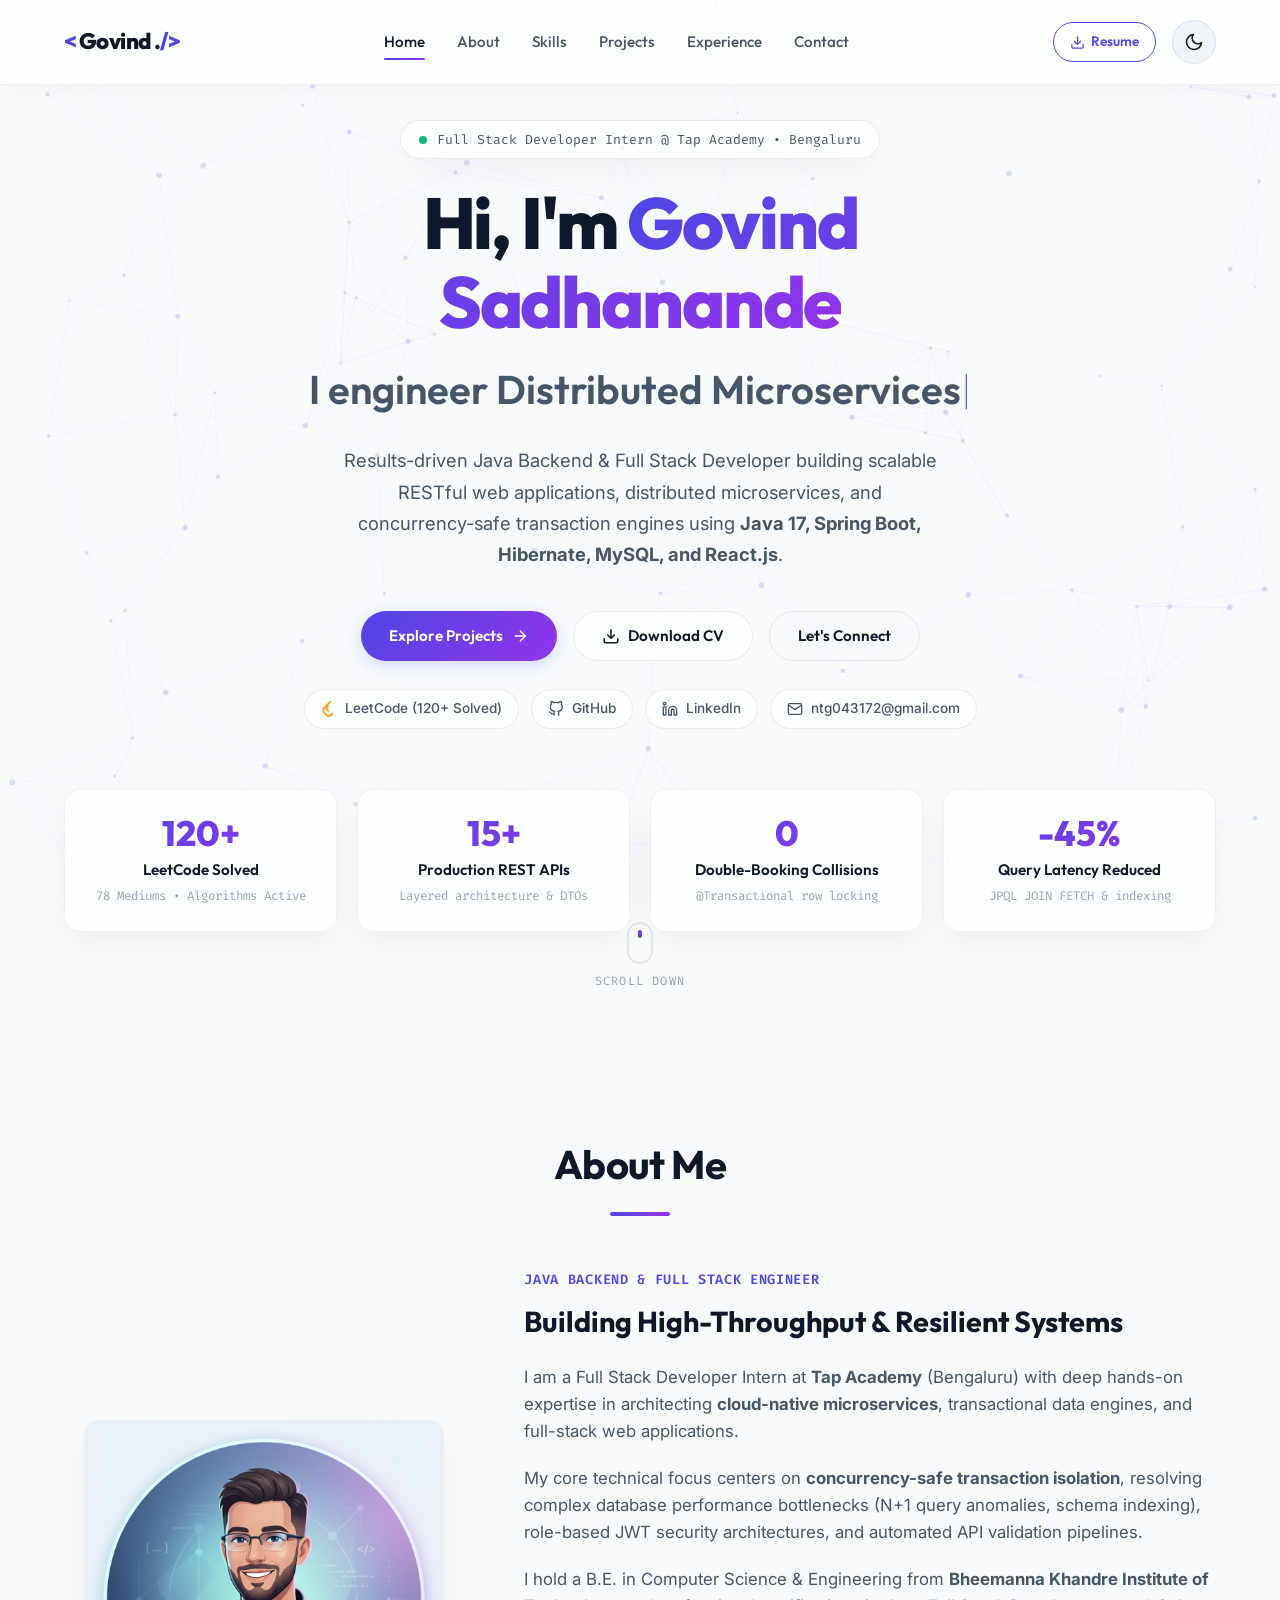
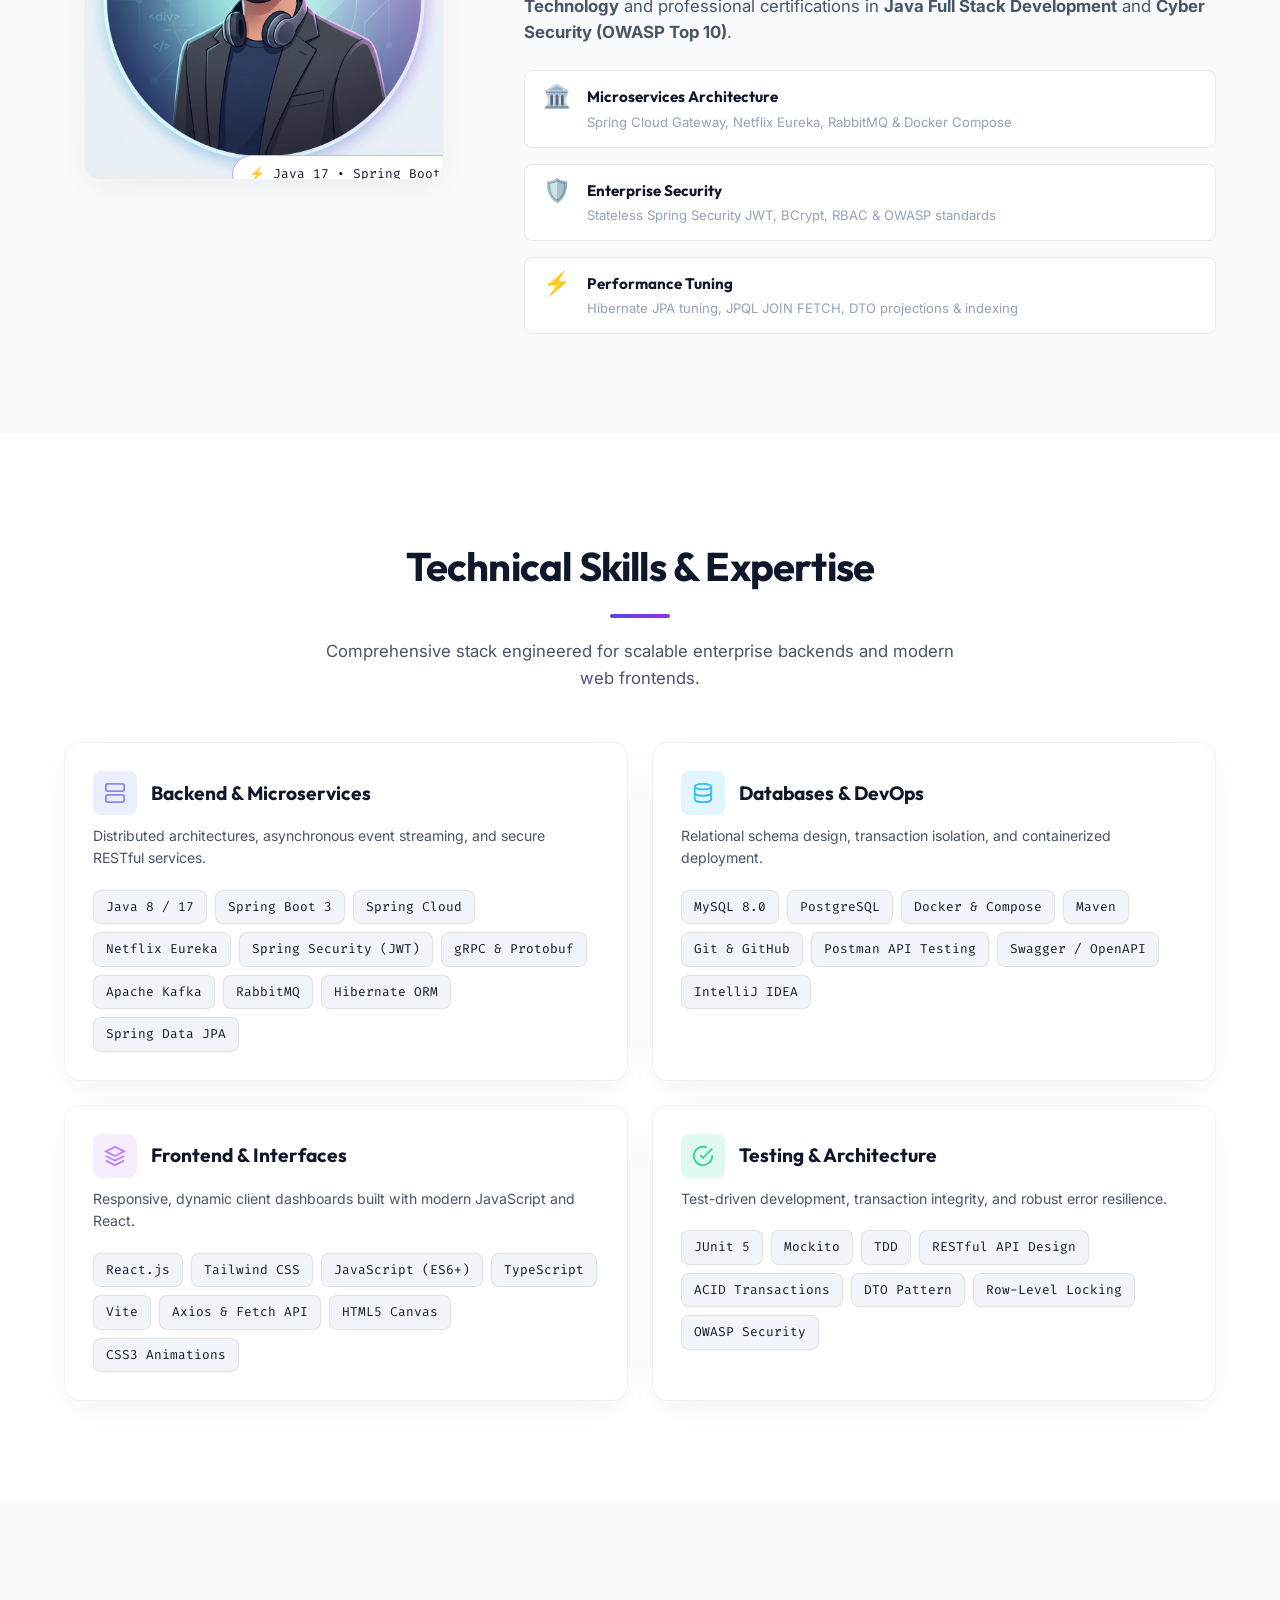
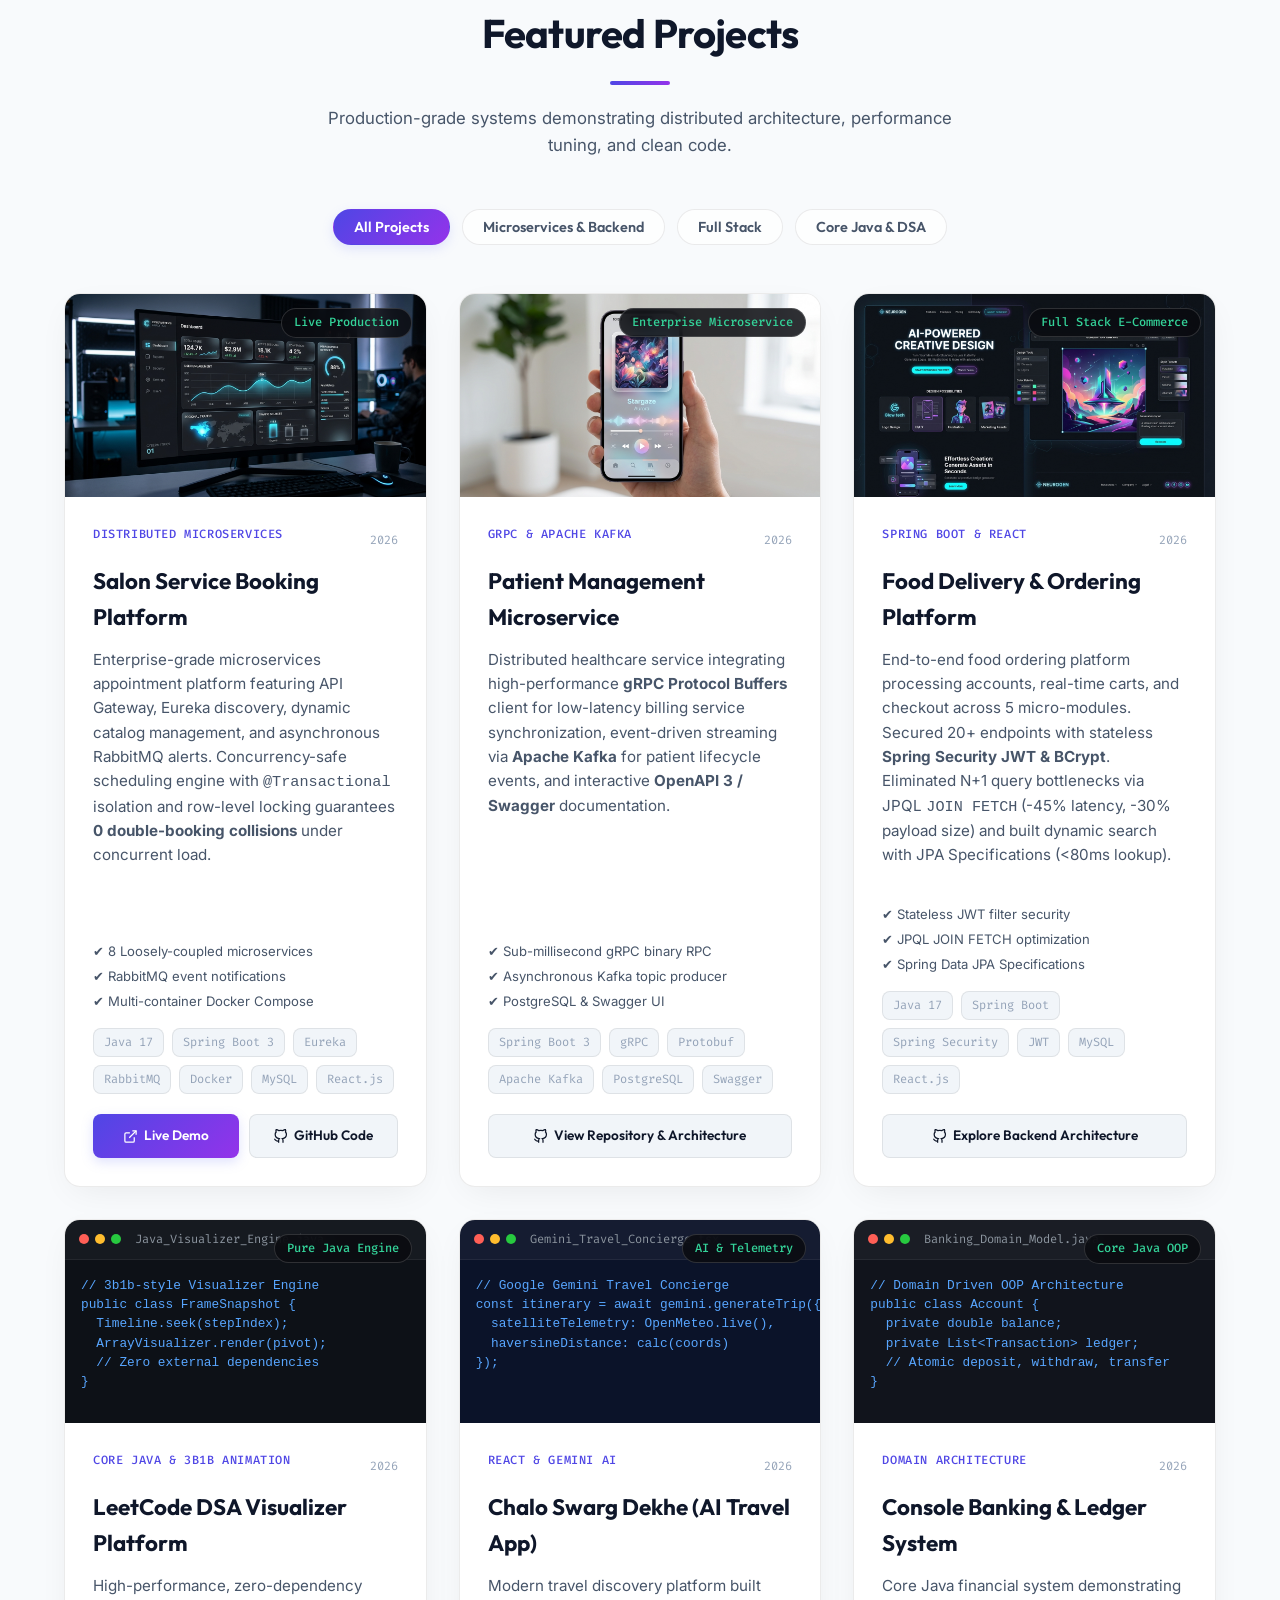
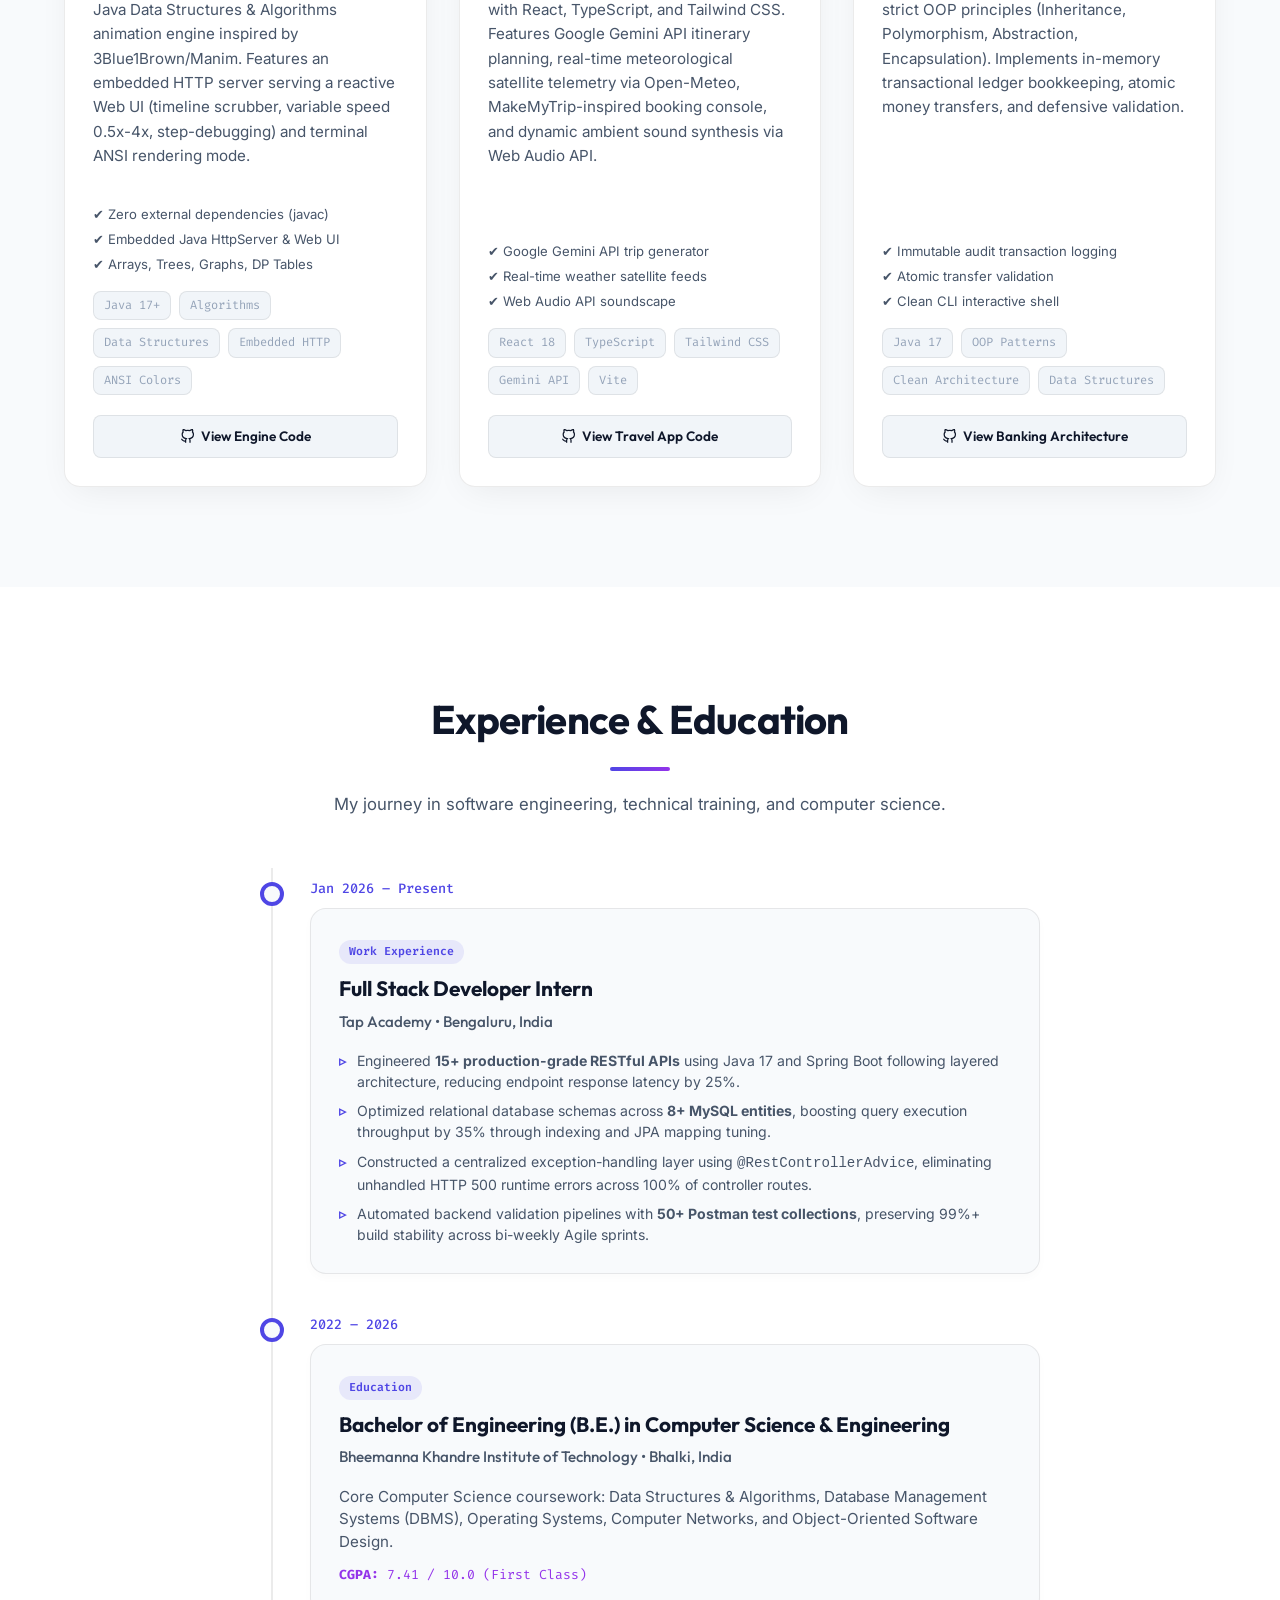
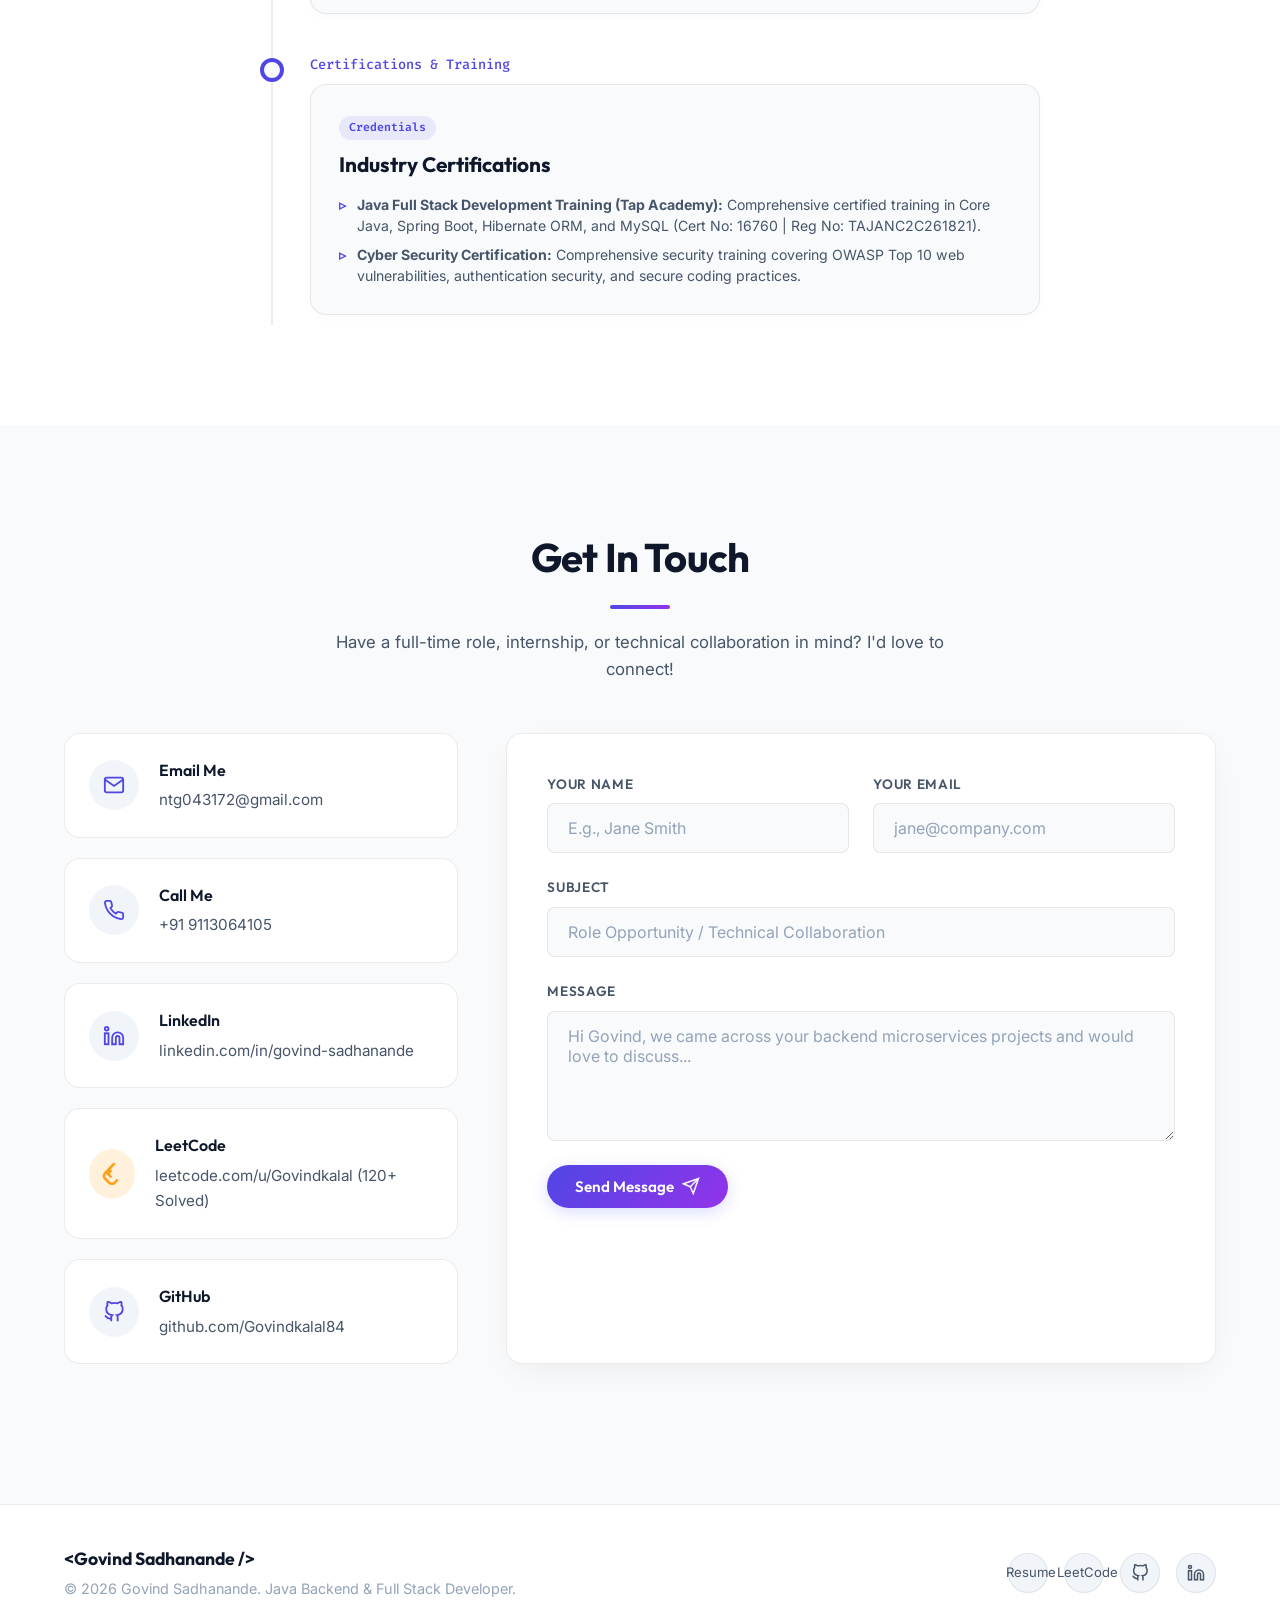
==== commit af1a146f: "feat: integrate verified LeetCode profile (120+ solved) across hero, metrics, contact, and footer" ====
--- a/index.html
+++ b/index.html
@@ -117,6 +117,12 @@
 
                 <!-- Hero Social Pills -->
                 <div class="hero-socials">
+                    <a href="https://leetcode.com/u/Govindkalal/" target="_blank" rel="noopener noreferrer" class="social-pill pill-leetcode" aria-label="LeetCode Profile">
+                        <svg viewBox="0 0 24 24" fill="currentColor">
+                            <path d="M13.483 0a1.374 1.374 0 0 0-.961.438L7.116 6.226l-3.854 4.126a5.266 5.266 0 0 0-1.209 2.104 5.35 5.35 0 0 0-.125.513 5.527 5.527 0 0 0 .062 2.362 5.83 5.83 0 0 0 .349 1.017 5.938 5.938 0 0 0 1.271 1.818l4.277 4.193.039.038c2.248 2.165 5.852 2.133 8.063-.074l2.396-2.392c.54-.54.54-1.414.003-1.955a1.378 1.378 0 0 0-1.951-.003l-2.396 2.392a3.021 3.021 0 0 1-4.205.038l-.02-.019-4.276-4.193c-.652-.64-.972-1.469-.948-2.263a2.68 2.68 0 0 1 .666-1.607 2.6 2.6 0 0 1 .684-.632l3.855-4.126 5.406-5.788c.54-.54.54-1.414 0-1.954A1.374 1.374 0 0 0 13.483 0zm-2.88 7.26a1.38 1.38 0 0 0-.979.404l-3.09 3.09a1.38 1.38 0 0 0 0 1.954l3.09 3.09a1.38 1.38 0 1 0 1.953-1.954l-2.112-2.113 2.112-2.113a1.38 1.38 0 0 0-.974-2.358z"/>
+                        </svg>
+                        <span>LeetCode (120+ Solved)</span>
+                    </a>
                     <a href="https://github.com/Govindkalal84" target="_blank" rel="noopener noreferrer" class="social-pill" aria-label="GitHub Profile">
                         <svg viewBox="0 0 24 24" fill="none" stroke="currentColor" stroke-width="2">
                             <path d="M9 19c-5 1.5-5-2.5-7-3m14 6v-3.87a3.37 3.37 0 0 0-.94-2.61c3.14-.35 6.44-1.54 6.44-7A5.44 5.44 0 0 0 20 4.77 5.07 5.07 0 0 0 19.91 1S18.73.65 16 2.48a13.38 13.38 0 0 0-7 0C6.27.65 5.09 1 5.09 1A5.07 5.07 0 0 0 5 4.77a5.44 5.44 0 0 0-1.5 3.78c0 5.42 3.3 6.61 6.44 7A3.37 3.37 0 0 0 9 18.13V22"></path>
@@ -145,6 +151,11 @@
             <div class="metrics-container container">
                 <div class="metrics-grid">
                     <div class="metric-card">
+                        <div class="metric-number">120+</div>
+                        <div class="metric-label">LeetCode Solved</div>
+                        <div class="metric-sub">78 Mediums • Algorithms Active</div>
+                    </div>
+                    <div class="metric-card">
                         <div class="metric-number">15+</div>
                         <div class="metric-label">Production REST APIs</div>
                         <div class="metric-sub">Layered architecture & DTOs</div>
@@ -158,11 +169,6 @@
                         <div class="metric-number">-45%</div>
                         <div class="metric-label">Query Latency Reduced</div>
                         <div class="metric-sub">JPQL JOIN FETCH & indexing</div>
-                    </div>
-                    <div class="metric-card">
-                        <div class="metric-number">100%</div>
-                        <div class="metric-label">Unhandled 500 Eliminated</div>
-                        <div class="metric-sub">Centralized @ControllerAdvice</div>
                     </div>
                 </div>
             </div>
@@ -759,6 +765,18 @@
                         </div>
 
                         <div class="contact-card">
+                            <div class="card-icon-box icon-leetcode-box">
+                                <svg class="card-icon" viewBox="0 0 24 24" fill="currentColor">
+                                    <path d="M13.483 0a1.374 1.374 0 0 0-.961.438L7.116 6.226l-3.854 4.126a5.266 5.266 0 0 0-1.209 2.104 5.35 5.35 0 0 0-.125.513 5.527 5.527 0 0 0 .062 2.362 5.83 5.83 0 0 0 .349 1.017 5.938 5.938 0 0 0 1.271 1.818l4.277 4.193.039.038c2.248 2.165 5.852 2.133 8.063-.074l2.396-2.392c.54-.54.54-1.414.003-1.955a1.378 1.378 0 0 0-1.951-.003l-2.396 2.392a3.021 3.021 0 0 1-4.205.038l-.02-.019-4.276-4.193c-.652-.64-.972-1.469-.948-2.263a2.68 2.68 0 0 1 .666-1.607 2.6 2.6 0 0 1 .684-.632l3.855-4.126 5.406-5.788c.54-.54.54-1.414 0-1.954A1.374 1.374 0 0 0 13.483 0zm-2.88 7.26a1.38 1.38 0 0 0-.979.404l-3.09 3.09a1.38 1.38 0 0 0 0 1.954l3.09 3.09a1.38 1.38 0 1 0 1.953-1.954l-2.112-2.113 2.112-2.113a1.38 1.38 0 0 0-.974-2.358z"/>
+                                </svg>
+                            </div>
+                            <div class="card-details">
+                                <h4>LeetCode</h4>
+                                <a href="https://leetcode.com/u/Govindkalal/" target="_blank" rel="noopener noreferrer">leetcode.com/u/Govindkalal (120+ Solved)</a>
+                            </div>
+                        </div>
+
+                        <div class="contact-card">
                             <div class="card-icon-box">
                                 <svg class="card-icon" viewBox="0 0 24 24" fill="none" stroke="currentColor" stroke-width="2">
                                     <path d="M9 19c-5 1.5-5-2.5-7-3m14 6v-3.87a3.37 3.37 0 0 0-.94-2.61c3.14-.35 6.44-1.54 6.44-7A5.44 5.44 0 0 0 20 4.77 5.07 5.07 0 0 0 19.91 1S18.73.65 16 2.48a13.38 13.38 0 0 0-7 0C6.27.65 5.09 1 5.09 1A5.07 5.07 0 0 0 5 4.77a5.44 5.44 0 0 0-1.5 3.78c0 5.42 3.3 6.61 6.44 7A3.37 3.37 0 0 0 9 18.13V22"></path>
@@ -829,6 +847,12 @@
                         <line x1="12" y1="15" x2="12" y2="3"></line>
                     </svg>
                     <span>Resume</span>
+                </a>
+                <a href="https://leetcode.com/u/Govindkalal/" target="_blank" rel="noopener noreferrer" class="footer-link-pill" aria-label="LeetCode Profile">
+                    <svg viewBox="0 0 24 24" fill="currentColor">
+                        <path d="M13.483 0a1.374 1.374 0 0 0-.961.438L7.116 6.226l-3.854 4.126a5.266 5.266 0 0 0-1.209 2.104 5.35 5.35 0 0 0-.125.513 5.527 5.527 0 0 0 .062 2.362 5.83 5.83 0 0 0 .349 1.017 5.938 5.938 0 0 0 1.271 1.818l4.277 4.193.039.038c2.248 2.165 5.852 2.133 8.063-.074l2.396-2.392c.54-.54.54-1.414.003-1.955a1.378 1.378 0 0 0-1.951-.003l-2.396 2.392a3.021 3.021 0 0 1-4.205.038l-.02-.019-4.276-4.193c-.652-.64-.972-1.469-.948-2.263a2.68 2.68 0 0 1 .666-1.607 2.6 2.6 0 0 1 .684-.632l3.855-4.126 5.406-5.788c.54-.54.54-1.414 0-1.954A1.374 1.374 0 0 0 13.483 0zm-2.88 7.26a1.38 1.38 0 0 0-.979.404l-3.09 3.09a1.38 1.38 0 0 0 0 1.954l3.09 3.09a1.38 1.38 0 1 0 1.953-1.954l-2.112-2.113 2.112-2.113a1.38 1.38 0 0 0-.974-2.358z"/>
+                    </svg>
+                    <span>LeetCode</span>
                 </a>
                 <a href="https://github.com/Govindkalal84" target="_blank" rel="noopener noreferrer" aria-label="GitHub">
                     <svg class="social-icon" viewBox="0 0 24 24" fill="none" stroke="currentColor" stroke-width="2">
--- a/style.css
+++ b/style.css
@@ -1918,3 +1918,24 @@
         flex-direction: column;
     }
 }
+
+
+/* LeetCode Custom Styling */
+.pill-leetcode:hover {
+    border-color: #ffa116 !important;
+    color: #ffa116 !important;
+    box-shadow: 0 4px 12px rgba(255, 161, 22, 0.25) !important;
+}
+
+.pill-leetcode svg {
+    fill: #ffa116;
+}
+
+.icon-leetcode-box {
+    background: rgba(255, 161, 22, 0.15) !important;
+    color: #ffa116 !important;
+}
+
+.footer-link-pill svg path {
+    fill: currentColor;
+}
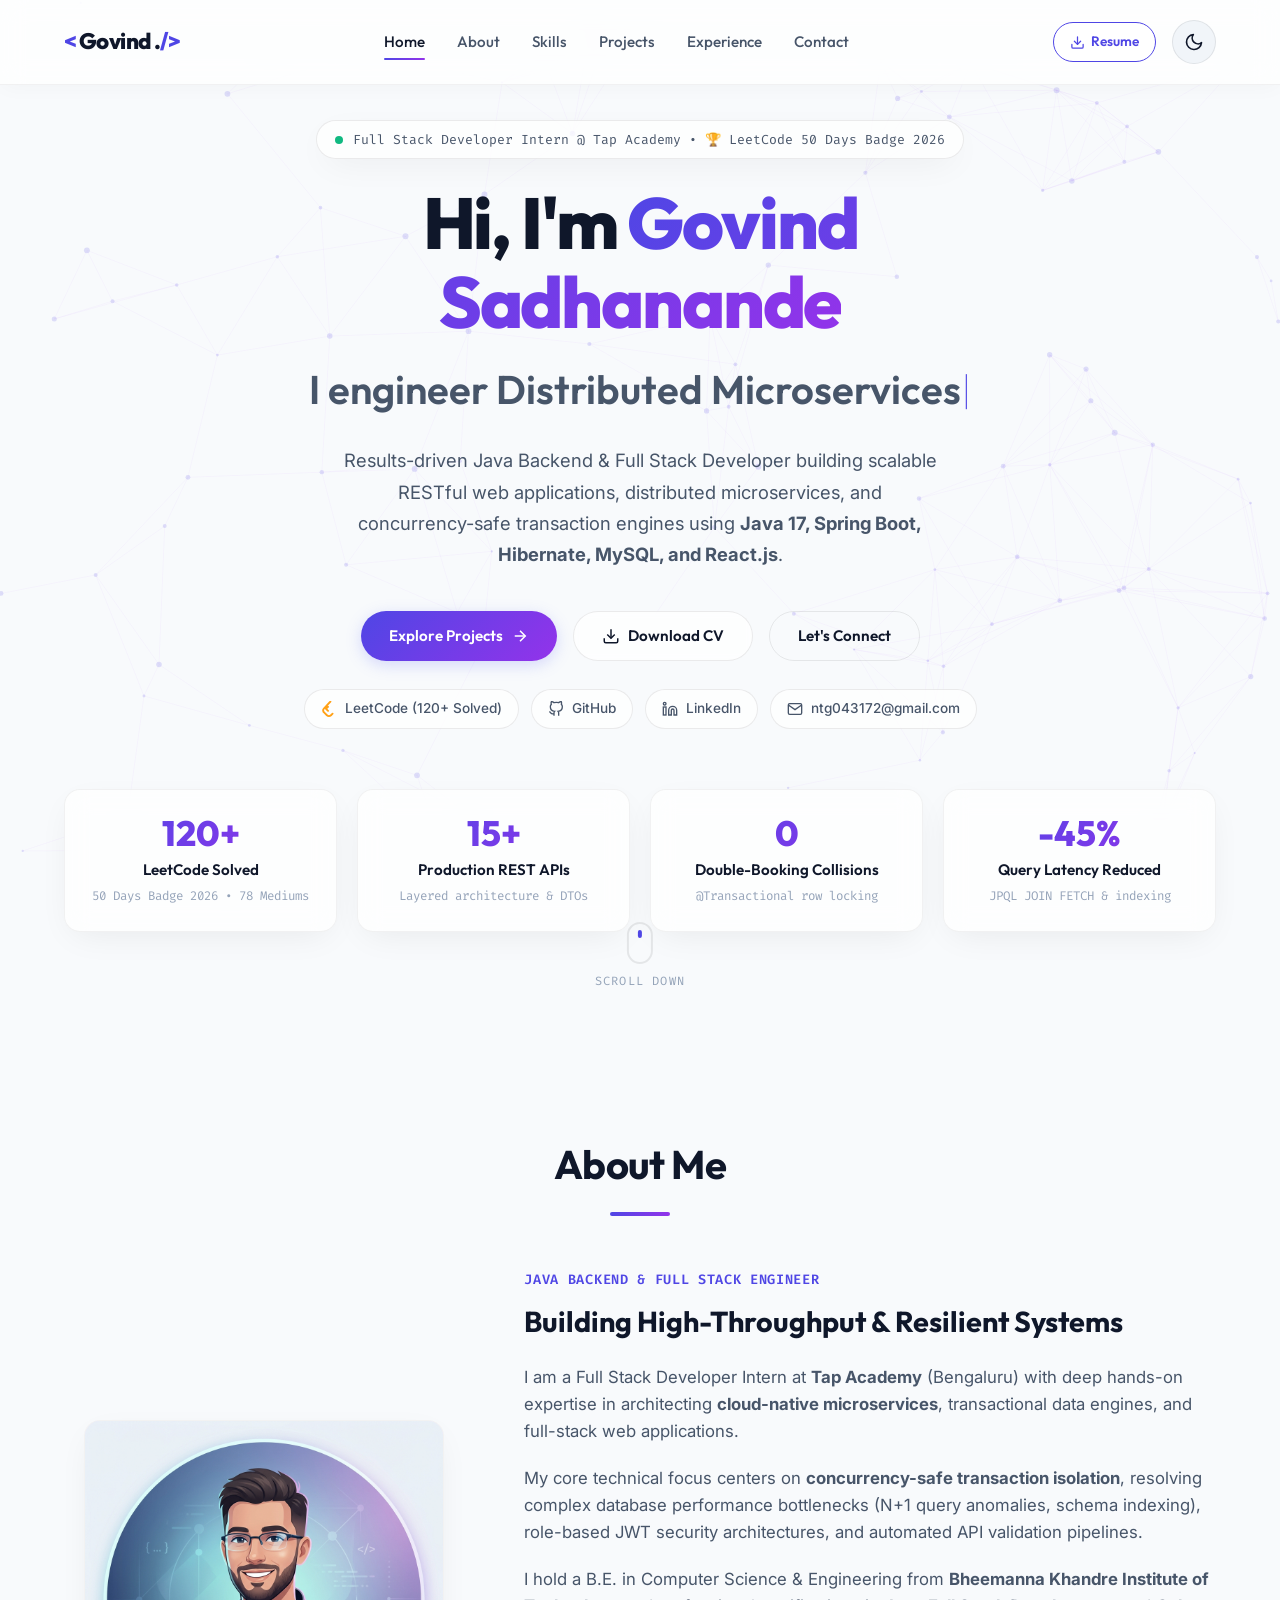
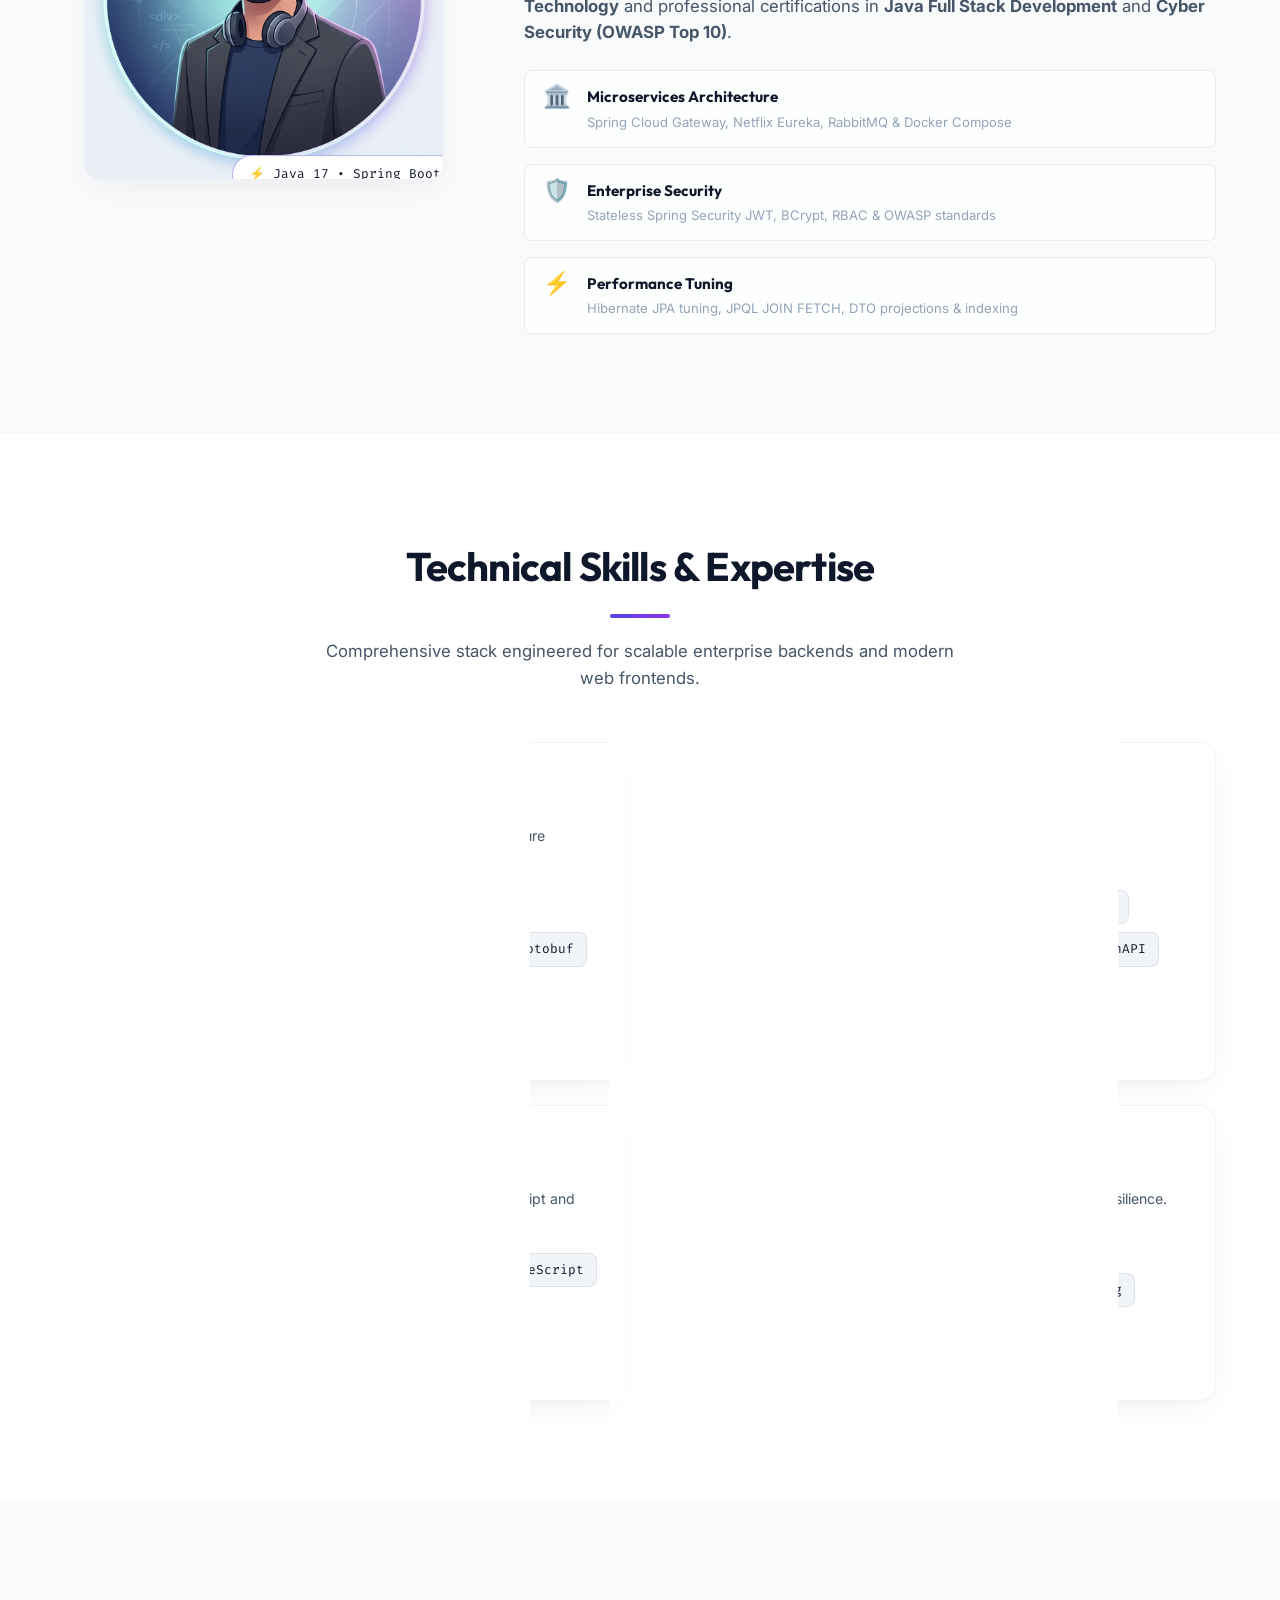
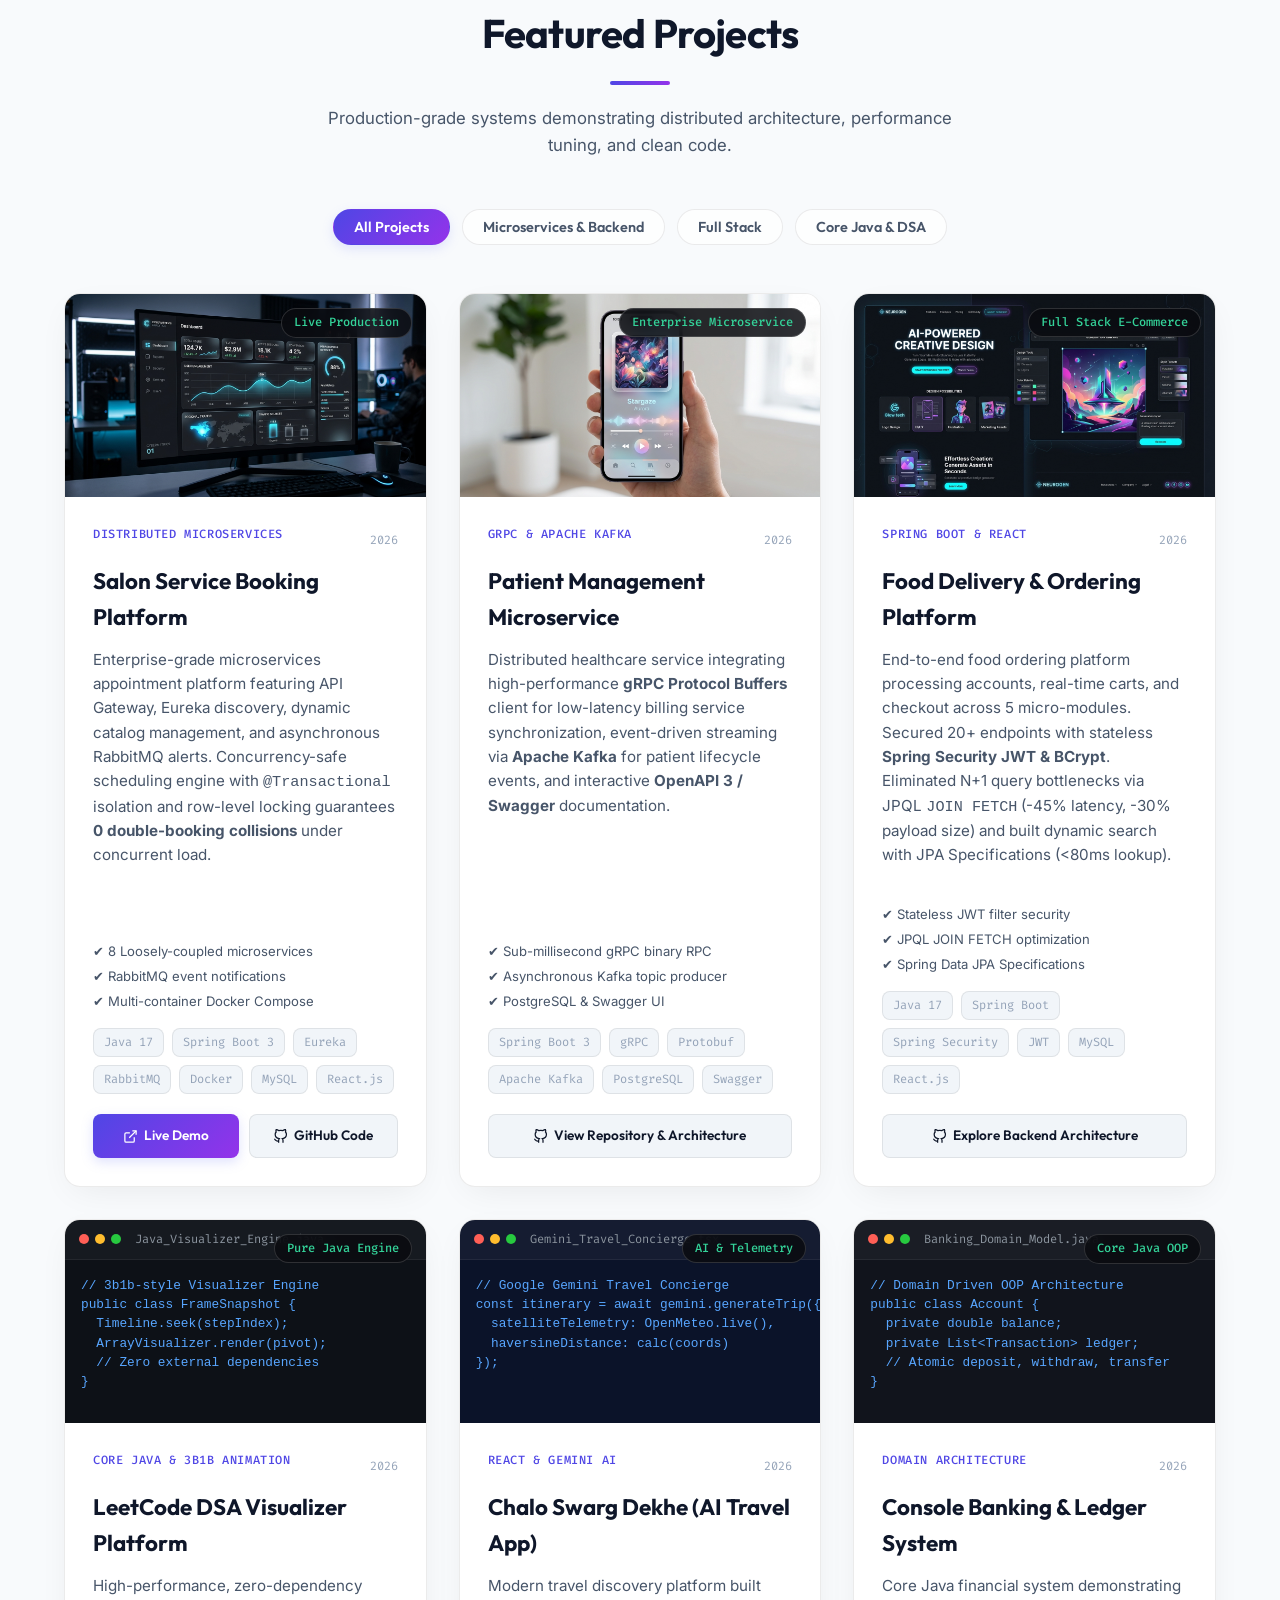
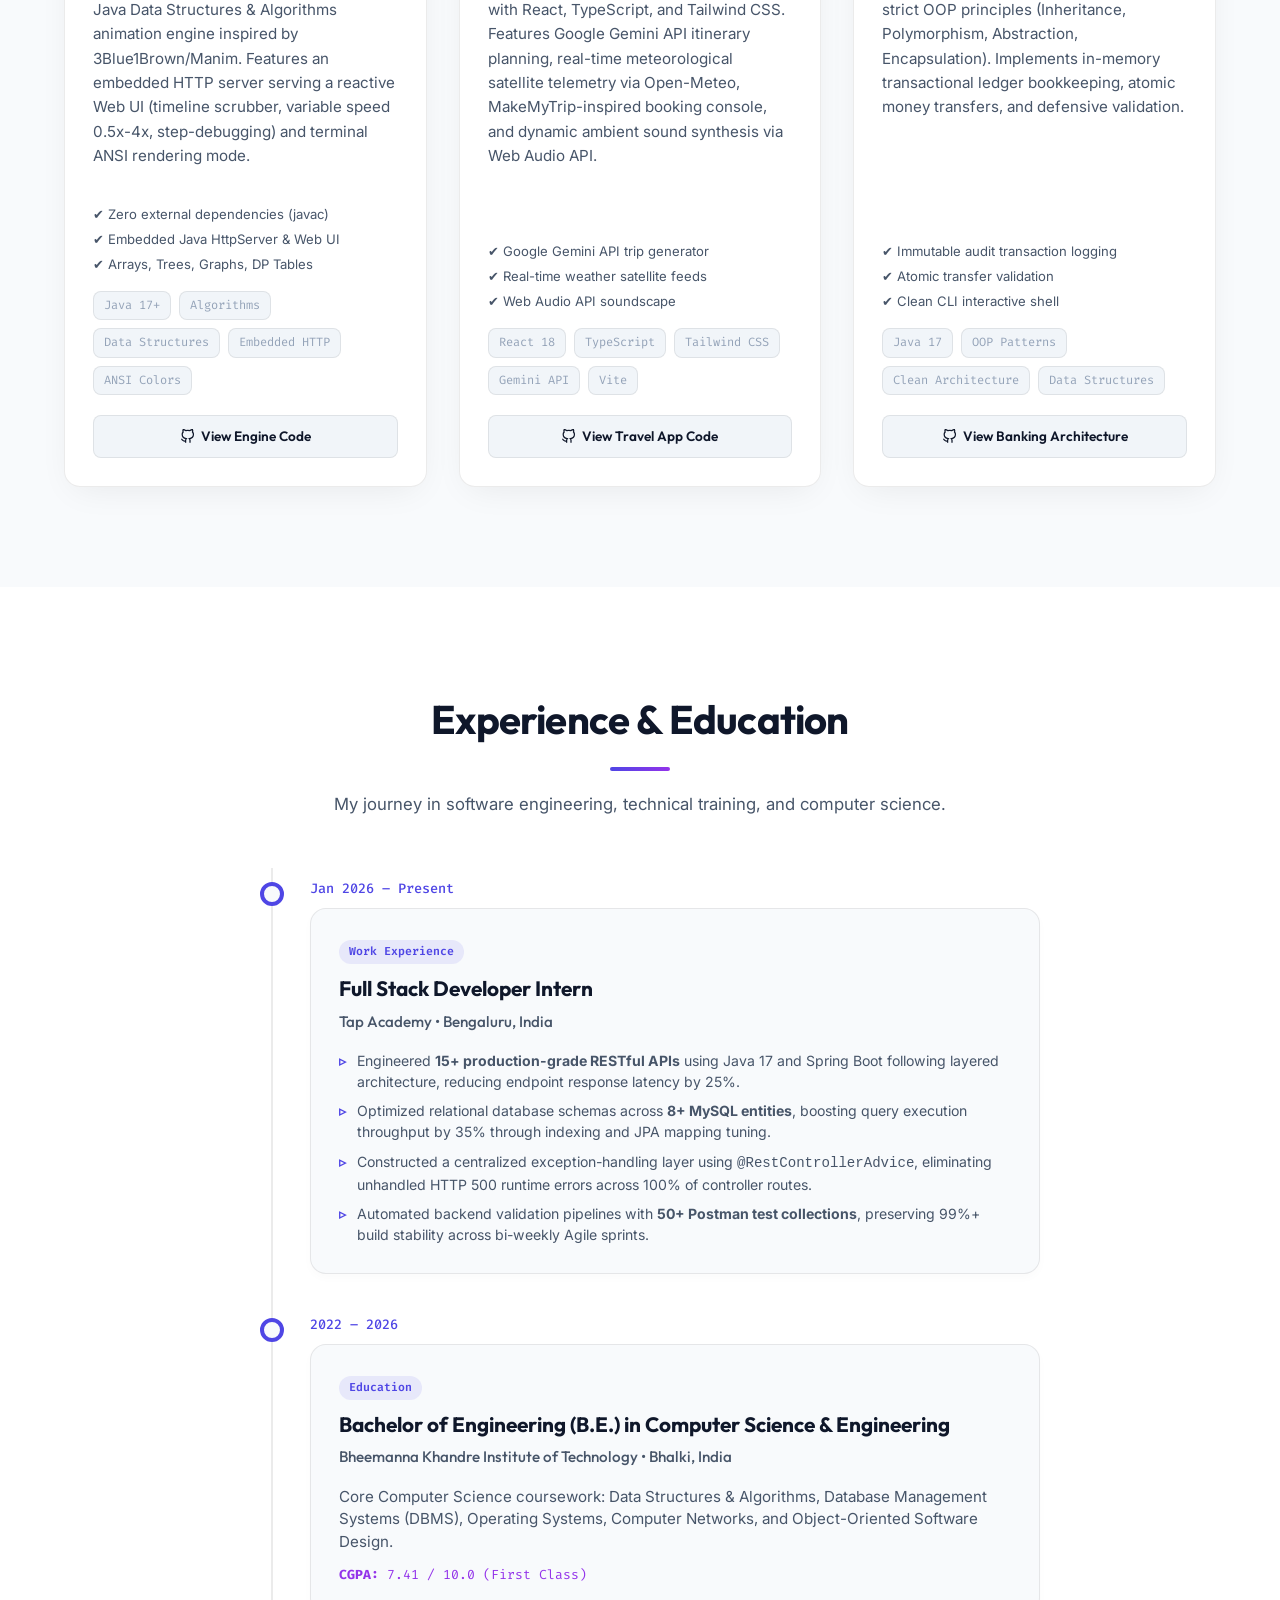
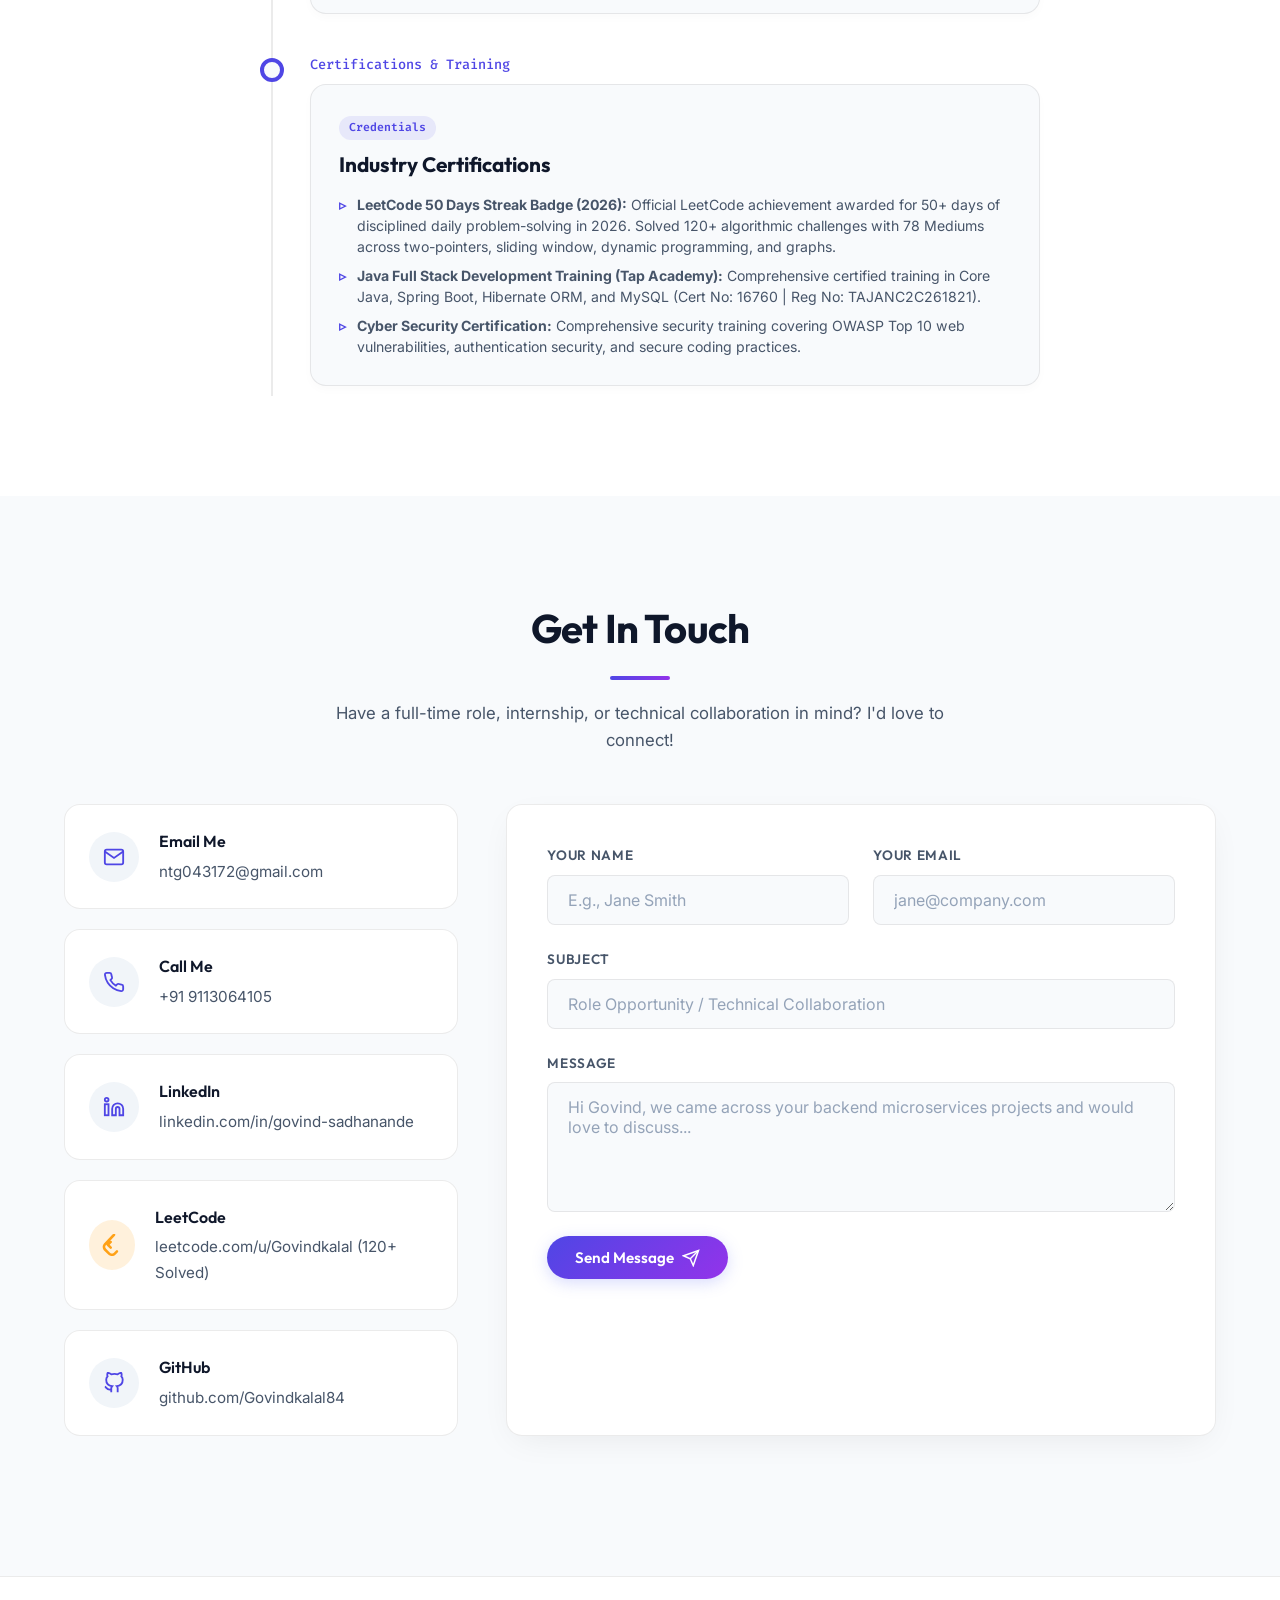
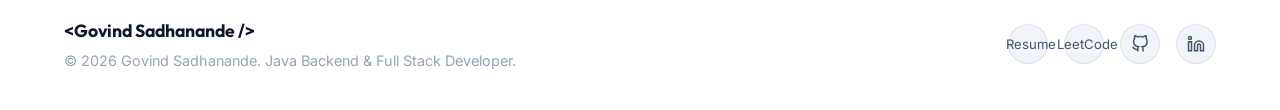
==== commit b4e54dd8: "feat: showcase LeetCode 50 Days Badge 2026 across hero status, metrics, and credentials timeline" ====
--- a/index.html
+++ b/index.html
@@ -85,7 +85,7 @@
             <div class="hero-content">
                 <div class="hero-status">
                     <span class="status-pulse"></span>
-                    <span>Full Stack Developer Intern @ Tap Academy • Bengaluru</span>
+                    <span>Full Stack Developer Intern @ Tap Academy • 🏆 LeetCode 50 Days Badge 2026</span>
                 </div>
                 <h1 class="hero-title">
                     Hi, I'm <span class="gradient-text">Govind Sadhanande</span>
@@ -153,7 +153,7 @@
                     <div class="metric-card">
                         <div class="metric-number">120+</div>
                         <div class="metric-label">LeetCode Solved</div>
-                        <div class="metric-sub">78 Mediums • Algorithms Active</div>
+                        <div class="metric-sub">50 Days Badge 2026 • 78 Mediums</div>
                     </div>
                     <div class="metric-card">
                         <div class="metric-number">15+</div>
@@ -706,6 +706,7 @@
                             <span class="timeline-badge">Credentials</span>
                             <h3>Industry Certifications</h3>
                             <ul class="timeline-points">
+                                <li><strong>LeetCode 50 Days Streak Badge (2026):</strong> Official LeetCode achievement awarded for 50+ days of disciplined daily problem-solving in 2026. Solved 120+ algorithmic challenges with 78 Mediums across two-pointers, sliding window, dynamic programming, and graphs.</li>
                                 <li><strong>Java Full Stack Development Training (Tap Academy):</strong> Comprehensive certified training in Core Java, Spring Boot, Hibernate ORM, and MySQL (Cert No: 16760 | Reg No: TAJANC2C261821).</li>
                                 <li><strong>Cyber Security Certification:</strong> Comprehensive security training covering OWASP Top 10 web vulnerabilities, authentication security, and secure coding practices.</li>
                             </ul>
